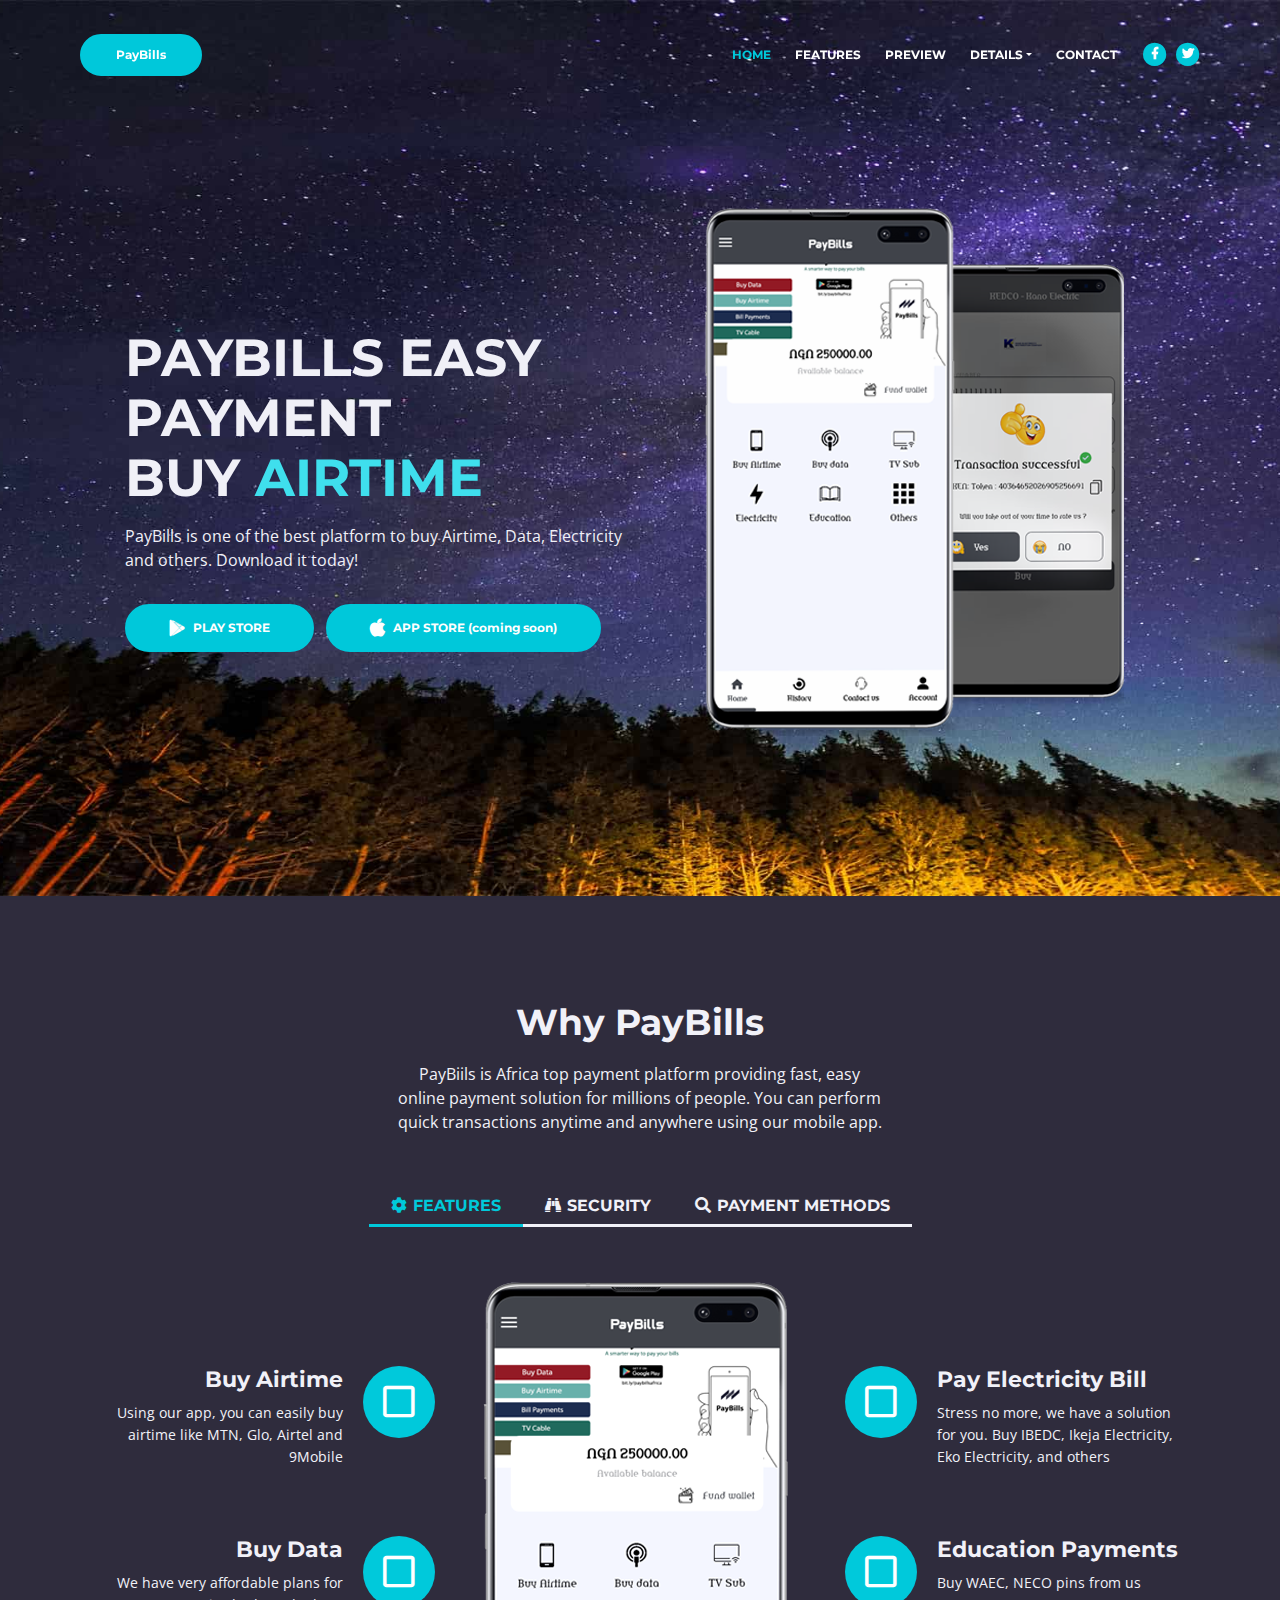
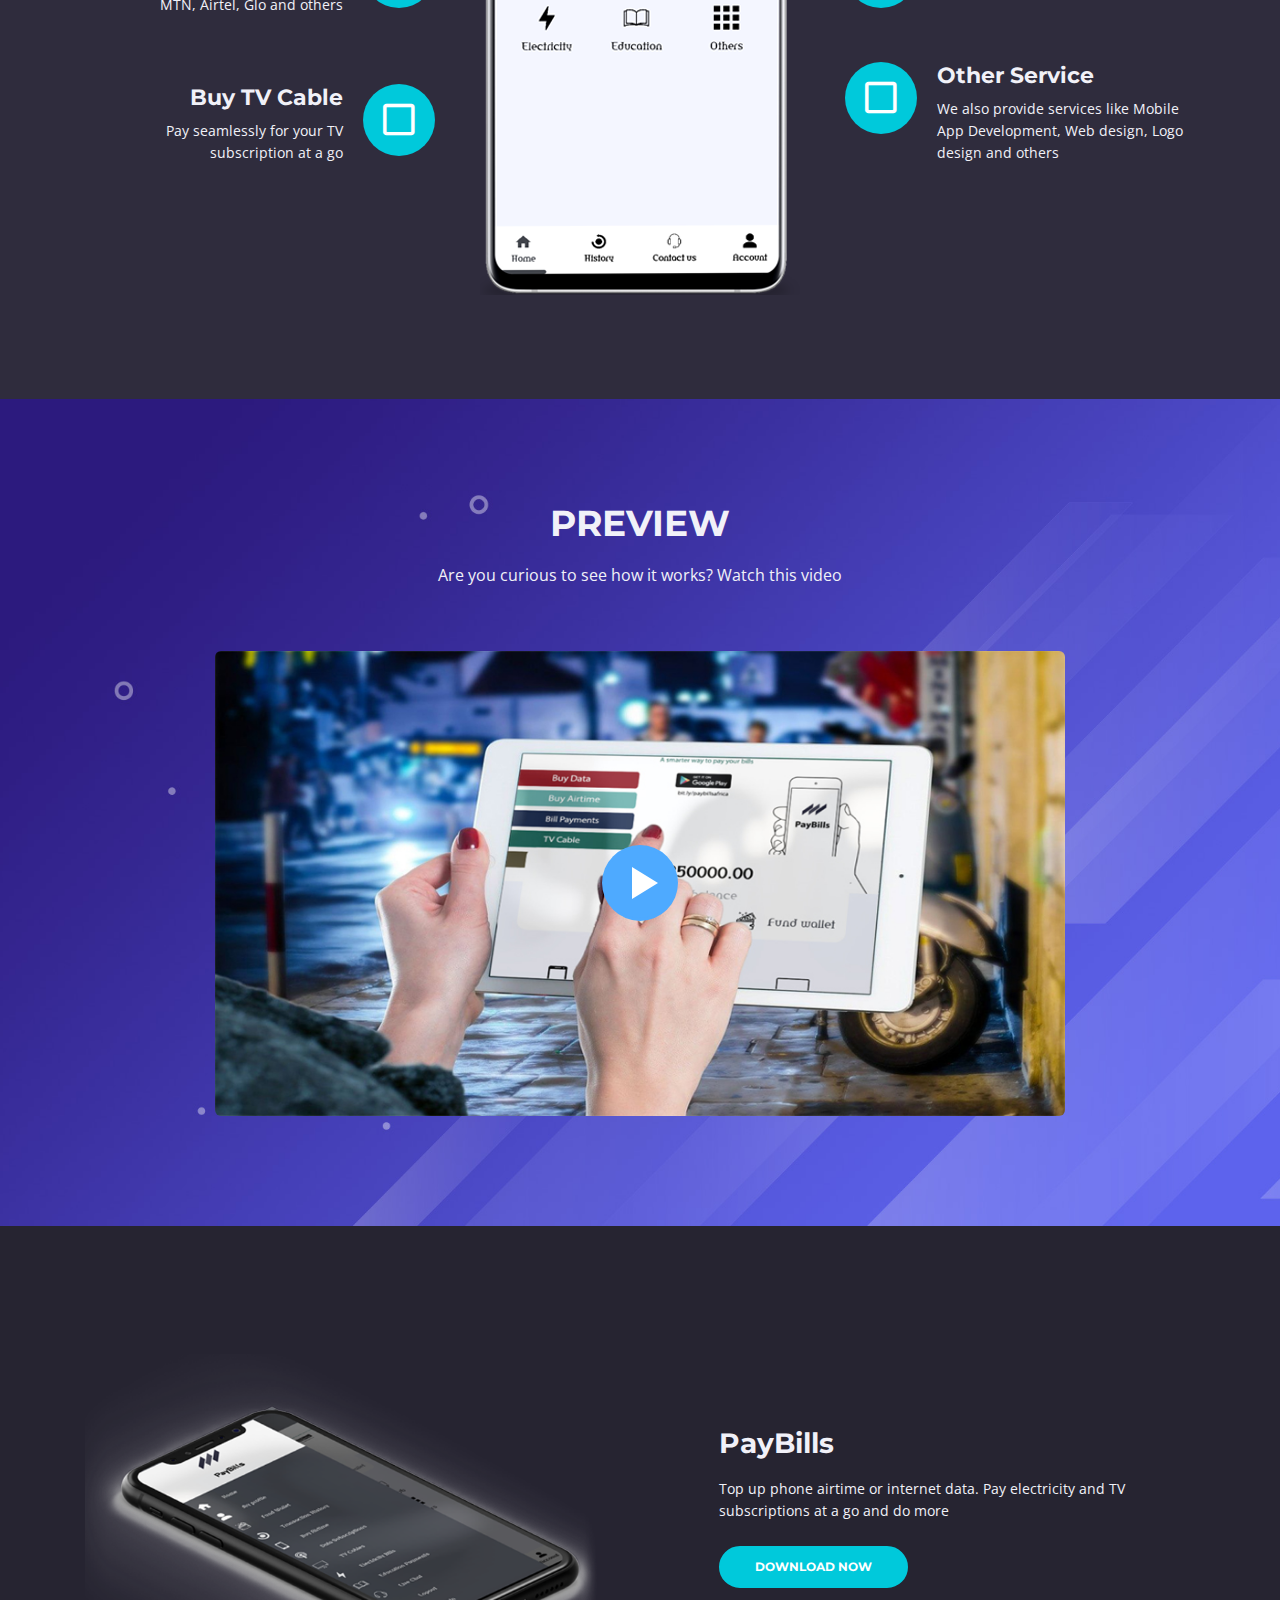
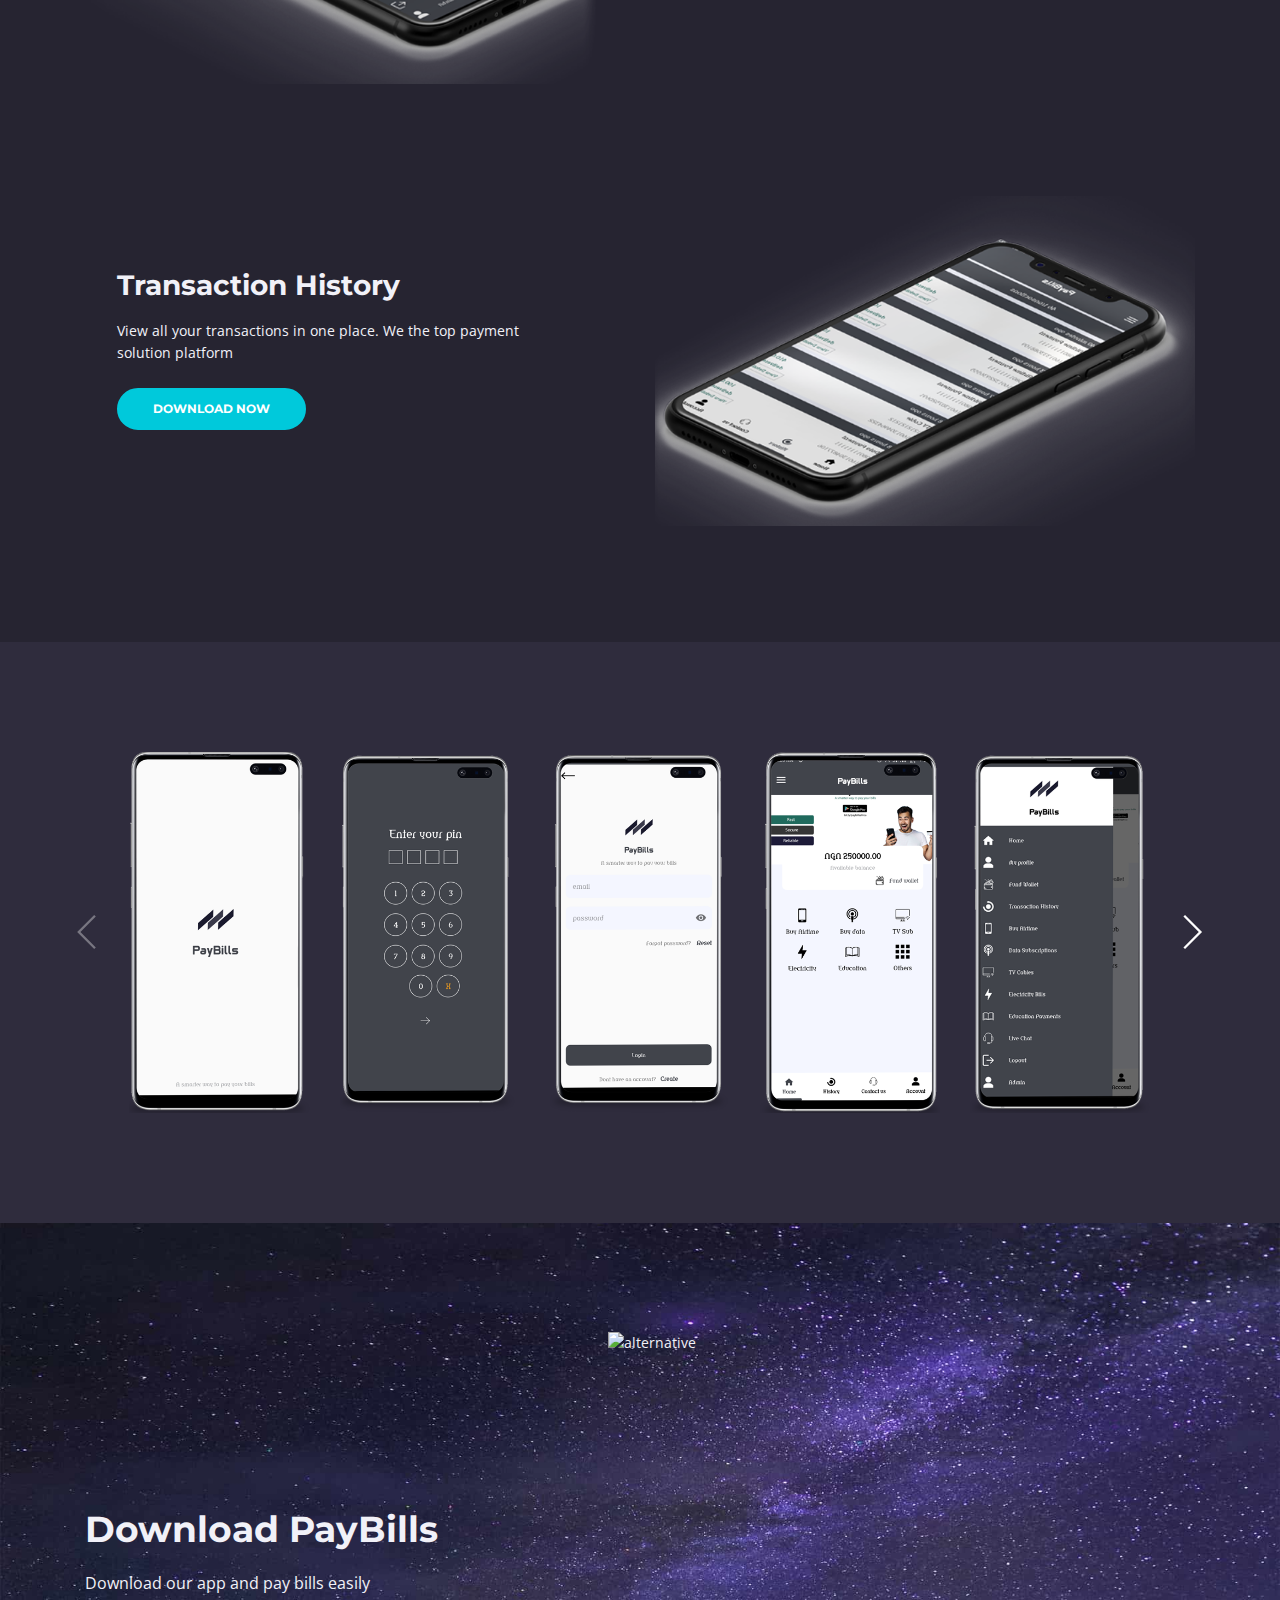
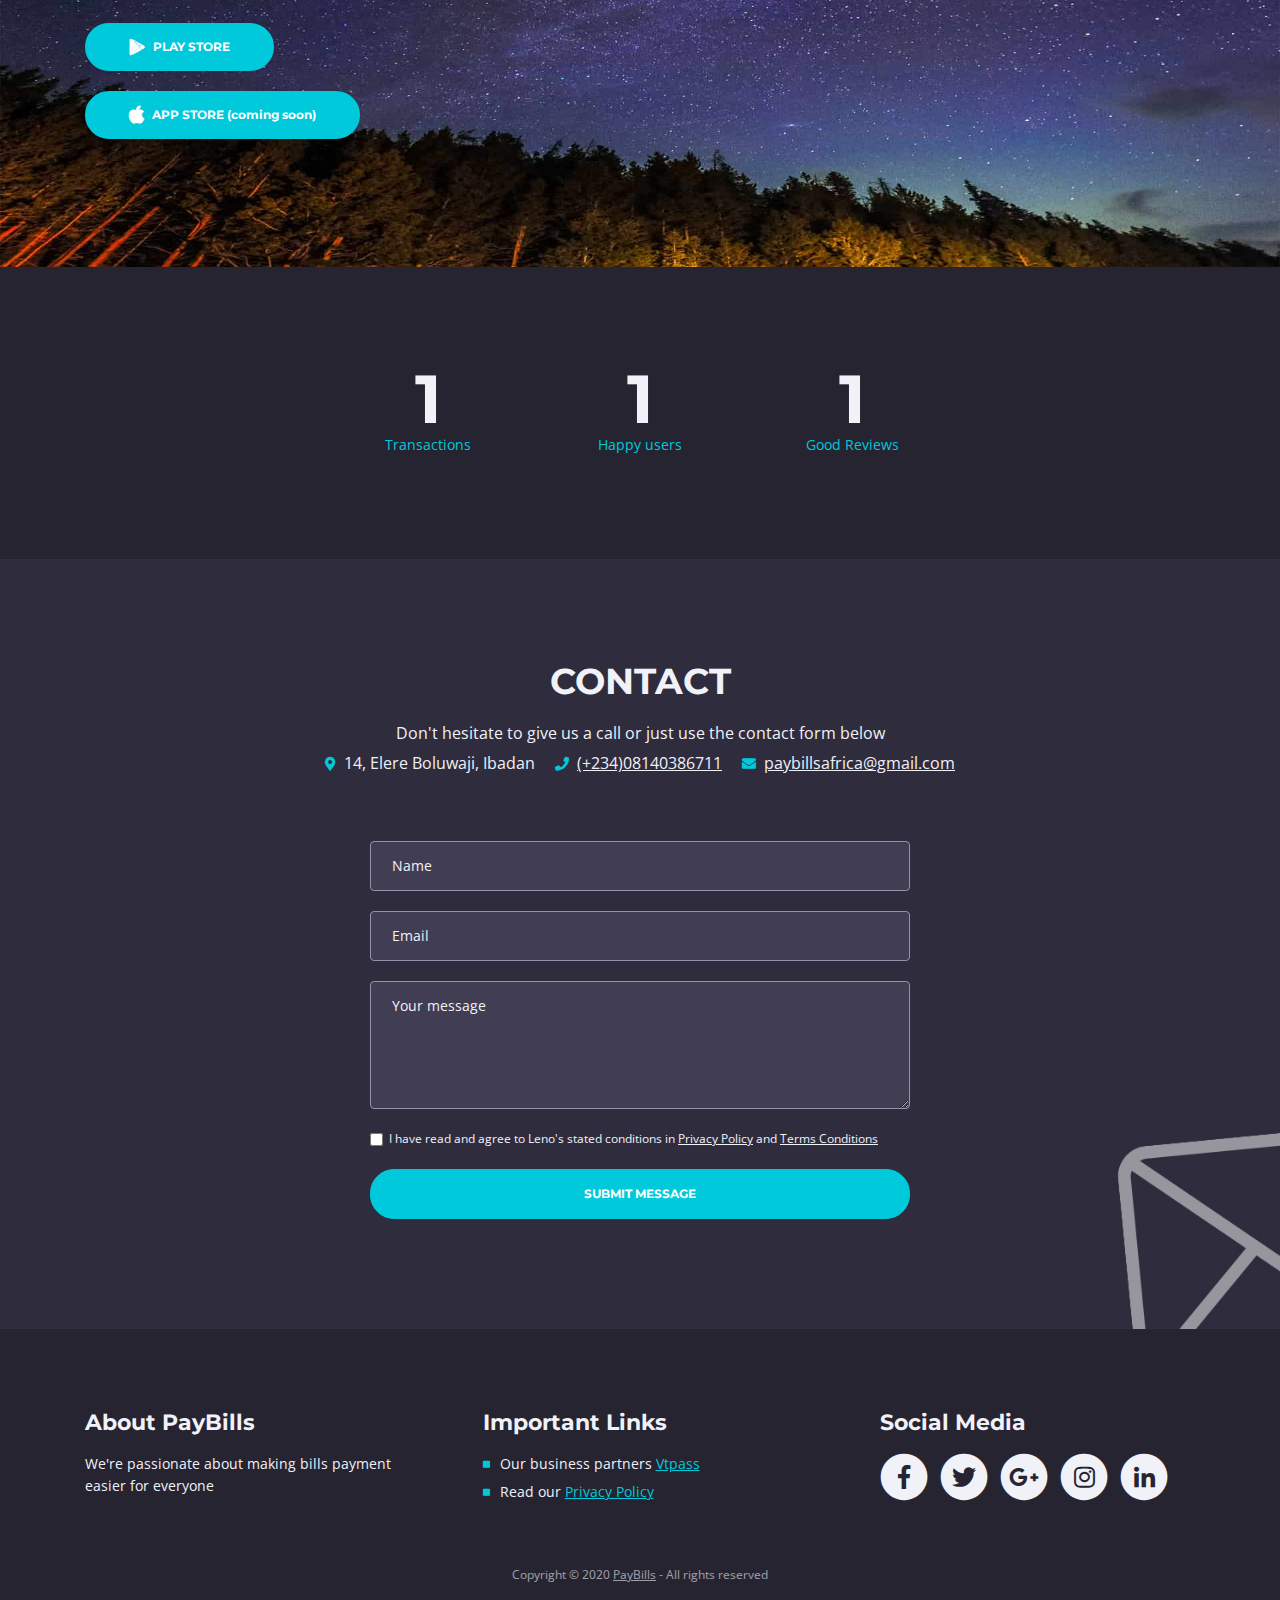
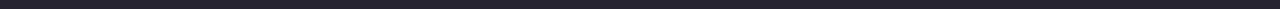
==== index.html @ ffa379ca "Update" ====
<!DOCTYPE html>
<html lang="en">
<head>
    <meta charset="utf-8">
    <meta name="viewport" content="width=device-width, initial-scale=1, shrink-to-fit=no">
    
    <!-- SEO Meta Tags -->
    <meta name="description" content="PayBills Platform for quick purchase of Airtime, Internet Data Bundles, DSTV, GOTV, Electricity Units and payment for other services in Africa">
    <meta name="author" content="Ejilola Hammed Ejitomiwa">
     <meta name="keywords" content="PayBills - Buy airtime online, buy MTN airtime, buy internet data subscription, Etisalat Glo Airtel Airtime, DSTV payment,GOTV payment,Buy IBEDC Units, Buy Ikeja Electricity , Buy Eko Electricity,Buy Abuja Electricity, Buy KEDCO Electricity, Buy PHED Electricity, Buy Jos Electricity, ">

    <!-- OG Meta Tags to improve the way the post looks when you share the page on LinkedIn, Facebook, Google+ -->
	<meta property="og:site_name" content="" /> <!-- website name -->
	<meta property="og:site" content="" /> <!-- website link -->
	<meta property="og:title" content=""/> <!-- title shown in the actual shared post -->
	<meta property="og:description" content="" /> <!-- description shown in the actual shared post -->
	<meta property="og:image" content="" /> <!-- image link, make sure it's jpg -->
	<meta property="og:url" content="" /> <!-- where do you want your post to link to -->
	<meta property="og:type" content="article" />

    <!-- Website Title -->
    <title>PayBills- Buy Airtime and Data for MTN, Glo, Etisalat, Airtel. Make payment for DSTV, GOTV, Electricity Units other services</title>
    
    <!-- Styles -->
    <link href="https://fonts.googleapis.com/css?family=Montserrat:400,600,700" rel="stylesheet">
    <link href="https://fonts.googleapis.com/css?family=Open+Sans:400,400i,700,700i" rel="stylesheet">
    <link href="css/bootstrap.css" rel="stylesheet">
    <link href="css/fontawesome-all.css" rel="stylesheet">
    <link href="css/swiper.css" rel="stylesheet">
	<link href="css/magnific-popup.css" rel="stylesheet">
	<link href="css/styles.css" rel="stylesheet">
	
	<!-- Favicon  -->
    <link rel="icon" href="images/favicon.png">
</head>
<body data-spy="scroll" data-target=".fixed-top">
    
    <!-- Preloader -->
	<div class="spinner-wrapper">
        <div class="spinner">
            <div class="bounce1"></div>
            <div class="bounce2"></div>
            <div class="bounce3"></div>
        </div>
    </div>
    <!-- end of preloader -->
    

    <!-- Navigation -->
    <nav class="navbar navbar-expand-md navbar-dark navbar-custom fixed-top">
        <!-- Text Logo - Use this if you don't have a graphic logo -->
        <!-- <a class="navbar-brand logo-text page-scroll" href="index.html">Leno</a> -->

        <!-- Image Logo -->
         <a class="btn-solid-reg popup-with-move-anim" href="index.html">PayBills</a>
        <!-- Mobile Menu Toggle Button -->
        <button class="navbar-toggler" type="button" data-toggle="collapse" data-target="#navbarsExampleDefault" aria-controls="navbarsExampleDefault" aria-expanded="false" aria-label="Toggle navigation">
            <span class="navbar-toggler-awesome fas fa-bars"></span>
            <span class="navbar-toggler-awesome fas fa-times"></span>
        </button>
        <!-- end of mobile menu toggle button -->

        <div class="collapse navbar-collapse" id="navbarsExampleDefault">
            <ul class="navbar-nav ml-auto">
                <li class="nav-item">
                    <a class="nav-link page-scroll" href="#header">HOME <span class="sr-only">(current)</span></a>
                </li>
                <li class="nav-item">
                    <a class="nav-link page-scroll" href="#features">FEATURES</a>
                </li>
                <li class="nav-item">
                    <a class="nav-link page-scroll" href="#preview">PREVIEW</a>
                </li>

                <!-- Dropdown Menu -->          
                <li class="nav-item dropdown">
                    <a class="nav-link dropdown-toggle page-scroll" href="#details" id="navbarDropdown" role="button" aria-haspopup="true" aria-expanded="false">DETAILS</a>
                    <div class="dropdown-menu" aria-labelledby="navbarDropdown">
                        <a class="dropdown-item" href="faq.html"><span class="item-text">FAQ</span></a>
                        <div class="dropdown-items-divide-hr"></div>
                        <a class="dropdown-item" href="#"><span class="item-text">PRIVACY POLICY</span></a>
                    </div>
                </li>
                <!-- end of dropdown menu -->

                <li class="nav-item">
                    <a class="nav-link page-scroll" href="#contact">CONTACT</a>
                </li>
            </ul>
            <span class="nav-item social-icons">
                <span class="fa-stack">
                    <a href="#your-link">
                        <i class="fas fa-circle fa-stack-2x"></i>
                        <i class="fab fa-facebook-f fa-stack-1x"></i>
                    </a>
                </span>
                <span class="fa-stack">
                    <a href="#your-link">
                        <i class="fas fa-circle fa-stack-2x"></i>
                        <i class="fab fa-twitter fa-stack-1x"></i>
                    </a>
                </span>
            </span>
        </div>
    </nav> <!-- end of navbar -->
    <!-- end of navigation -->


    <!-- Header -->
    <header id="header" class="header">
        <div class="header-content">
            <div class="container">
                <div class="row">
                    <div class="col-lg-6">
                        <div class="text-container">
                            <h1>PAYBILLS EASY PAYMENT <br>BUY <span id="js-rotating">AIRTIME, DATA SUBSCRIPTIONS, ELECTRICITY UNITS,TV CABLE</span></h1>
                            <p class="p-large">PayBills is one of the best platform to buy Airtime, Data, Electricity and others. Download it today!</p>
                             <a class="btn-solid-lg page-scroll" href="#your-link"><i class="fab fa-google-play"></i>PLAY STORE</a>
                            <a class="btn-solid-lg page-scroll" href="#your-link"><i class="fab fa-apple"></i>APP STORE (coming soon)</a>
                           
                        </div>
                    </div> <!-- end of col -->
                    <div class="col-lg-6">
                        <div class="image-container">
                            <img class="img-fluid" src="images/header-iphone.png" alt="alternative">
                        </div> <!-- end of image-container -->
                    </div> <!-- end of col -->
                </div> <!-- end of row -->
            </div> <!-- end of container -->
        </div> <!-- end of header-content -->
    </header> <!-- end of header -->
    <!-- end of header -->


    <!-- Testimonials -->
   
    

    <!-- Features -->
    <div id="features" class="tabs">
        <div class="container">
            <div class="row">
                <div class="col-lg-12">
                    <h2>Why PayBills</h2>
                    <div class="p-heading p-large">PayBiils is Africa top payment platform providing fast, easy online payment solution for millions of
people. You can perform quick transactions anytime and anywhere using our mobile app.</div>
                </div> <!-- end of col -->
            </div> <!-- end of row -->
            <div class="row">

                <!-- Tabs Links -->
                <ul class="nav nav-tabs" id="lenoTabs" role="tablist">
                    <li class="nav-item">
                        <a class="nav-link active" id="nav-tab-1" data-toggle="tab" href="#tab-1" role="tab" aria-controls="tab-1" aria-selected="true"><i class="fas fa-cog"></i>FEATURES</a>
                    </li>
                    <li class="nav-item">
                        <a class="nav-link" id="nav-tab-2" data-toggle="tab" href="#tab-2" role="tab" aria-controls="tab-2" aria-selected="false"><i class="fas fa-binoculars"></i>SECURITY</a>
                    </li>
                    <li class="nav-item">
                        <a class="nav-link" id="nav-tab-3" data-toggle="tab" href="#tab-3" role="tab" aria-controls="tab-3" aria-selected="false"><i class="fas fa-search"></i>PAYMENT METHODS</a>
                    </li>
                </ul>
                <!-- end of tabs links -->


                <!-- Tabs Content-->
                <div class="tab-content" id="lenoTabsContent">
                    
                    <!-- Tab -->
                    <div class="tab-pane fade show active" id="tab-1" role="tabpanel" aria-labelledby="tab-1">
                        <div class="container">
                            <div class="row">
                                
                                <!-- Icon Cards Pane -->
                                <div class="col-lg-4">
                                    <div class="card left-pane first">
                                        <div class="card-body">
                                            <div class="text-wrapper">
                                                <h4 class="card-title">Buy Airtime</h4>
                                                <p>Using our app, you can easily buy airtime like MTN, Glo, Airtel and 9Mobile</p>
                                            </div>
                                            <div class="card-icon">
                                                <i class="far fa-square"></i>
                                            </div>
                                        </div>
                                    </div>
                                    <div class="card left-pane">
                                        <div class="card-body">
                                            <div class="text-wrapper">
                                                <h4 class="card-title">Buy Data</h4>
                                                <p>We have very affordable plans for MTN, Airtel, Glo and others</p>
                                            </div>
                                            <div class="card-icon">
                                                <i class="far fa-square"></i>
                                            </div>
                                        </div>
                                    </div>
                                    <div class="card left-pane">
                                        <div class="card-body">
                                            <div class="text-wrapper">
                                                <h4 class="card-title">Buy TV Cable</h4>
                                                <p>Pay seamlessly for your TV subscription at a go</p>
                                            </div>
                                            <div class="card-icon">
                                                <i class="far fa-square"></i>
                                            </div>
                                        </div>
                                    </div>
                                </div>
                                <!-- end of icon cards pane -->

                                <!-- Image Pane -->
                                <div class="col-lg-4">
                                    <img class="img-fluid" src="images/features-iphone-1.png" alt="alternative">
                                </div>
                                <!-- end of image pane -->
                                
                                <!-- Icon Cards Pane -->
                                <div class="col-lg-4">
                                    <div class="card right-pane first">
                                        <div class="card-body">
                                            <div class="card-icon">
                                                <i class="far fa-square"></i>
                                            </div>
                                            <div class="text-wrapper">
                                                <h4 class="card-title">Pay Electricity Bill</h4>
                                                <p>Stress no more, we have a solution for you. Buy IBEDC, Ikeja Electricity, Eko Electricity, and others</p>
                                            </div>
                                        </div>
                                    </div>
                                    <div class="card right-pane">
                                        <div class="card-body">
                                            <div class="card-icon">
                                                <i class="far fa-square"></i>
                                            </div>
                                            <div class="text-wrapper">
                                                <h4 class="card-title">Education Payments</h4>
                                                <p>Buy WAEC, NECO pins from us</p>
                                            </div>
                                        </div>
                                    </div>
                                    <div class="card right-pane">
                                        <div class="card-body">
                                            <div class="card-icon">
                                                <i class="far fa-square"></i>
                                            </div>
                                            <div class="text-wrapper">
                                                <h4 class="card-title">Other Service</h4>
                                                <p>We also provide services like Mobile App Development, Web design, Logo design and others</p>
                                            </div>
                                        </div>
                                    </div>
                                </div>
                                <!-- end of icon cards pane -->

                            </div> <!-- end of row -->
                        </div> <!-- end of container -->
                    </div> <!-- end of tab-pane -->
                    <!-- end of tab -->

                    <!-- Tab -->
                    <div class="tab-pane fade" id="tab-2" role="tabpanel" aria-labelledby="tab-2">
                        <div class="container">
                            <div class="row">

                                <!-- Image Pane -->
                                <div class="col-md-4">
                                    <img class="img-fluid" src="images/features-iphone-2.png" alt="alternative">
                                </div>
                                <!-- end of image pane -->
                                
                                <!-- Text And Icon Cards Area -->
                                <div class="col-md-8">
                                    <div class="text-area">
                                        <h3>Create pin</h3>
                                        <p>We made it compulsory to set a transaction pin when creating your account, this is to protect you from fraud. For every transaction you carry out with the app you have to enter your pin</p>
                                    </div> <!-- end of text-area -->
                                    
                                   <!--  <div class="icon-cards-area">
                                            <div class="card">
                                                <div class="card-icon">
                                                    <i class="fas fa-cube"></i>
                                                </div>
                                                <div class="card-body">
                                                    <h4 class="card-title">Good Foundation</h4>
                                                    <p>Get a solid foundation for your self development efforts. Try Leno mobile app for any mobile platform</p>
                                                </div>
                                            </div>
                                            <div class="card">
                                                <div class="card-icon">
                                                    <i class="far fa-bookmark"></i>
                                                </div>
                                                <div class="card-body">
                                                    <h4 class="card-title">Easy Reading</h4>
                                                    <p>Reading focus mode for long form articles, ebooks and other materials which involve large text areas</p>
                                                </div>
                                            </div>
                                            <div class="card">
                                                <div class="card-icon">
                                                    <i class="far fa-calendar-check"></i>
                                                </div>
                                                <div class="card-body">
                                                    <h4 class="card-title">Calendar Input</h4>
                                                    <p>Schedule your appointments, meetings and periodical evaluations using the provided in-app calendar option</p>
                                                </div>
                                            </div>
                                            <div class="card">
                                                <div class="card-icon">
                                                    <i class="far fa-file-code"></i>
                                                </div>
                                                <div class="card-body">
                                                    <h4 class="card-title">Visual Editor</h4>
                                                    <p>Leno provides a well designed and ergonomic visual editor for you to edit your notes and input data</p>
                                                </div>
                                            </div>
                                    </div>  --><!-- end of icon cards area -->
                                </div> <!-- end of col-md-8 -->
                                <!-- end of text and icon cards area -->

                            </div> <!-- end of row -->
                        </div> <!-- end of container -->
                    </div> <!-- end of tab-pane -->
                    <!-- end of tab -->

                    <!-- Tab -->
                    <div class="tab-pane fade" id="tab-3" role="tabpanel" aria-labelledby="tab-3">
                        <div class="container">
                            <div class="row">

                                <!-- Text And Icon Cards Area -->
                                <div class="col-md-8">
                                    <div class="icon-cards-area">
                                    	<p>We offer multiple ways to fund your wallet for your convenience </p>

                                        <div class="card">
                                            <div class="card-icon">
                                                <i class="far fa-square"></i>
                                            </div>
                                            <div class="card-body">
                                                <h4 class="card-title">Pay With Card</h4>
                                                <p>Use your debit card to fund your wallet. It's simple and straightforward</p>
                                            </div>
                                        </div>
                                        <div class="card">
                                            <div class="card-icon">
                                                <i class="far fa-square"></i>
                                            </div>
                                            <div class="card-body">
                                                <h4 class="card-title">Pay with bank</h4>
                                                <p>You don't have a debit card? No worries you can pay with your bank directly</p>
                                            </div>
                                        </div>
                                        <div class="card">
                                            <div class="card-icon">
                                                <i class="far fa-square"></i>
                                            </div>
                                            <div class="card-body">
                                                <h4 class="card-title">Pay with USSD</h4>
                                                <p>You can easily fund your wallet by dialing a unique USSD code on your phone </p>
                                            </div>
                                        </div>
                                     
                                    </div> <!-- end of icon cards area -->
                                    
                                  
                                </div> <!-- end of col-md-8 -->
                                <!-- end of text and icon cards area -->

                                <!-- Image Pane -->
                                <div class="col-md-4">
                                    <img class="img-fluid" src="images/features-iphone-3.png" alt="alternative">
                                </div>
                                <!-- end of image pane -->
                                    
                            </div> <!-- end of row -->
                        </div> <!-- end of container -->
                    </div><!-- end of tab-pane -->
                    <!-- end of tab -->

                </div> <!-- end of tab-content -->
                <!-- end of tabs content -->

            </div> <!-- end of row --> 
        </div> <!-- end of container --> 
    </div> <!-- end of tabs -->
    <!-- end of features -->


    <!-- Video -->
    <div id="preview" class="basic-1">
        <div class="container">
            <div class="row">
                <div class="col-lg-12">
                    <h2>PREVIEW</h2>
                    <div class="p-heading p-large">Are you curious to see how it works? Watch this video </div>
                </div> <!-- end of col -->
            </div> <!-- end of row -->
            <div class="row">
                <div class="col-lg-12">
<!-- https://www.youtube.com/watch?v=fLCjQJCekTs -->
                    <!-- Video Preview -->
                    <div class="image-container">
                        <div class="video-wrapper">
                            <a class="popup-youtube" href="#" data-effect="fadeIn">
                                <img class="img-fluid" src="images/video-frame.jpg" alt="alternative">
                                <span class="video-play-button">
                                    <span></span>
                                </span>
                            </a>
                        </div> <!-- end of video-wrapper -->
                    </div> <!-- end of image-container -->
                    <!-- end of video preview -->

                </div> <!-- end of col -->
            </div> <!-- end of row -->
        </div> <!-- end of container -->
    </div> <!-- end of basic-1 -->
    <!-- end of video -->


    <!-- Details 1 -->
    <div id="details" class="basic-2">
        <div class="container">
            <div class="row">
                <div class="col-lg-6">
                    <img class="img-fluid" src="images/details-1-iphone.png" alt="alternative">
                </div> <!-- end of col -->
                <div class="col-lg-6">
                    <div class="text-container">
                        <h3>PayBills</h3>
                        <p>Top up phone airtime or internet data. Pay electricity and TV subscriptions at a go and do more
						</p>
                        <a class="btn-solid-reg popup-with-move-anim" href="#">DOWNLOAD NOW</a>
                    </div> <!-- end of text-container -->
                </div> <!-- end of col -->
            </div> <!-- end of row -->
        </div> <!-- end of container -->
    </div> <!-- end of basic-2 -->
    <!-- end of details 1 -->


    <!-- Details 2 -->
    <div class="basic-3">
        <div class="second">
            <div class="container">
                <div class="row">
                    <div class="col-lg-6">
                        <div class="text-container">
                            <h3>Transaction History</h3>
                            <p>View all your transactions in one place. We the top payment solution platform</p>
                            <a class="btn-solid-reg popup-with-move-anim" href="#">DOWNLOAD NOW</a>
                        </div> <!-- end of text-container -->
                    </div> <!-- end of col -->
                    <div class="col-lg-6">
                        <img class="img-fluid" src="images/details-2-iphone.png" alt="alternative">
                    </div> <!-- end of col -->
                </div> <!-- end of row -->
            </div> <!-- end of container -->
        </div> <!-- end of second -->
    </div> <!-- end of basic-3 -->    
    <!-- end of details 2 -->


    <!-- Details Lightboxes -->
	<!-- Lightbox -->
	<div id="details-lightbox-1" class="lightbox-basic zoom-anim-dialog mfp-hide">
		<div class="row">
			<button title="Close (Esc)" type="button" class="mfp-close x-button">×</button>
			<div class="col-lg-6">
				<img class="img-fluid" src="images/details-lightbox-1.png" alt="alternative">
			</div>
			<div class="col-lg-6">
				<h3>Goals Setting</h3>
				<hr>
                <p>Leno can easily help you track your personal development evolution if you take the time to set it up.</p>
                <h4>User Feedback</h4>
                <p>This is a great app which can help you save time and make your live easier. And it will help improve your productivity levels.</p>
                <p>You should definitely give it a try when you need a good app.</p>
				<table>
					<tr><td class="icon-cell"><i class="fas fa-desktop"></i></td><td>Responsive layout</td></tr>
					<tr><td class="icon-cell"><i class="fas fa-bullhorn"></i></td><td>Distinctive CTAs</td></tr>
					<tr><td class="icon-cell"><i class="fas fa-image"></i></td><td>Image gallery slider</td></tr>
					<tr><td class="icon-cell"><i class="fas fa-envelope"></i></td><td>Contact forms</td></tr>
					<tr><td class="icon-cell"><i class="fab fa-font-awesome-flag"></i></td><td>FontAwesome icons</td></tr>
					<tr><td class="icon-cell"><i class="fas fa-code"></i></td><td>Well-structured code</td></tr>
				</table>
				<a class="btn-solid-reg" href="#your-link">DETAILS</a> <a class="btn-outline-reg mfp-close as-button" href="#details">BACK</a> 
			</div>
		</div> <!-- end of row -->
    </div> <!-- end of lightbox-basic -->
    <!-- end of lightbox -->
    
    <!-- Lightbox -->
    <div id="details-lightbox-2" class="lightbox-basic zoom-anim-dialog mfp-hide">
		<div class="row">
			<button title="Close (Esc)" type="button" class="mfp-close x-button">×</button>
			<div class="col-lg-6">
				<img class="img-fluid" src="images/details-lightbox-2.png" alt="alternative">
			</div>
			<div class="col-lg-6">
				<h3>Calendar Input</h3>
				<hr>
                <p>The calendar input function enables the user to setup training, meditation and relaxation sessions with ease.</p>
                <h4>User Feedback</h4>
                <p>This is a great app which can help you save time and make your live easier. And it will help improve your productivity levels.</p>
                <p>You should definitely give it a try when you need a good app.</p>
				<table>
					<tr><td class="icon-cell"><i class="fas fa-desktop"></i></td><td>Responsive layout</td></tr>
					<tr><td class="icon-cell"><i class="fas fa-bullhorn"></i></td><td>Distinctive CTAs</td></tr>
					<tr><td class="icon-cell"><i class="fas fa-image"></i></td><td>Image gallery slider</td></tr>
					<tr><td class="icon-cell"><i class="fas fa-envelope"></i></td><td>Contact forms</td></tr>
					<tr><td class="icon-cell"><i class="fab fa-font-awesome-flag"></i></td><td>FontAwesome icons</td></tr>
					<tr><td class="icon-cell"><i class="fas fa-code"></i></td><td>Well-structured code</td></tr>
				</table>
				<a class="btn-solid-reg" href="#your-link">DETAILS</a> <a class="btn-outline-reg mfp-close as-button" href="#details">BACK</a>
			</div>
		</div> <!-- end of row -->
    </div> <!-- end of lightbox-basic -->
    <!-- end of lightbox -->
    <!-- end of details lightboxes -->


    <!-- Screenshots -->
    <div class="slider-2">
        <div class="container">
            <div class="row">
                <div class="col-lg-12">
                    
                    <!-- Image Slider -->
                    <div class="slider-container">
                        <div class="swiper-container image-slider">
                            <div class="swiper-wrapper">
                                
                                <!-- Slide -->
                                <div class="swiper-slide">
                                    <a href="images/screenshot-1.png" class="popup-link" data-effect="fadeIn">
                                        <img class="img-fluid" src="images/screenshot-1.png" alt="alternative">
                                    </a>
                                </div>
                                <!-- end of slide -->
                                
                                <!-- Slide -->
                                <div class="swiper-slide">
                                    <a href="images/screenshot-2.png" class="popup-link" data-effect="fadeIn">
                                        <img class="img-fluid" src="images/screenshot-2.png" alt="alternative">
                                    </a>
                                </div>
                                <!-- end of slide -->

                                <!-- Slide -->
                                <div class="swiper-slide">
                                    <a href="images/screenshot-3.png" class="popup-link" data-effect="fadeIn">
                                        <img class="img-fluid" src="images/screenshot-3.png" alt="alternative">
                                    </a>
                                </div>
                                <!-- end of slide -->

                                <!-- Slide -->
                                <div class="swiper-slide">
                                    <a href="images/screenshot-4.png" class="popup-link" data-effect="fadeIn">
                                        <img class="img-fluid" src="images/screenshot-4.png" alt="alternative">
                                    </a>
                                </div>
                                <!-- end of slide -->

                                <!-- Slide -->
                                <div class="swiper-slide">
                                    <a href="images/screenshot-5.png" class="popup-link" data-effect="fadeIn">
                                        <img class="img-fluid" src="images/screenshot-5.png" alt="alternative">
                                    </a>
                                </div>
                                <!-- end of slide -->
                                
                                <!-- Slide -->
                                <div class="swiper-slide">
                                    <a href="images/screenshot-6.png" class="popup-link" data-effect="fadeIn">
                                        <img class="img-fluid" src="images/screenshot-6.png" alt="alternative">
                                    </a>
                                </div>
                                <!-- end of slide -->

                                <!-- Slide -->
                                <div class="swiper-slide">
                                    <a href="images/screenshot-7.png" class="popup-link" data-effect="fadeIn">
                                        <img class="img-fluid" src="images/screenshot-7.png" alt="alternative">
                                    </a>
                                </div>
                                <!-- end of slide -->

                                <!-- Slide -->
                                <div class="swiper-slide">
                                    <a href="images/screenshot-8.png" class="popup-link" data-effect="fadeIn">
                                        <img class="img-fluid" src="images/screenshot-8.png" alt="alternative">
                                    </a>
                                </div>
                                <!-- end of slide -->

                                <!-- Slide -->
                                <div class="swiper-slide">
                                    <a href="images/screenshot-9.png" class="popup-link" data-effect="fadeIn">
                                        <img class="img-fluid" src="images/screenshot-9.png" alt="alternative">
                                    </a>
                                </div>
                                <!-- end of slide -->

                                <!-- Slide -->
                                <div class="swiper-slide">
                                    <a href="images/screenshot-10.png" class="popup-link" data-effect="fadeIn">
                                        <img class="img-fluid" src="images/screenshot-10.png" alt="alternative">
                                    </a>
                                </div>
                                <!-- end of slide -->
                                
                            </div> <!-- end of swiper-wrapper -->

                            <!-- Add Arrows -->
                            <div class="swiper-button-next"></div>
                            <div class="swiper-button-prev"></div>
                            <!-- end of add arrows -->

                        </div> <!-- end of swiper-container -->
                    </div> <!-- end of slider-container -->
                    <!-- end of image slider -->

                </div> <!-- end of col -->
            </div> <!-- end of row -->
        </div> <!-- end of container -->
    </div> <!-- end of slider-2 -->
    <!-- end of screenshots -->


    <!-- Download -->
    <div class="basic-4">
        <div class="container">
            <div class="row">
                <div class="col-lg-6 col-xl-5">
                    <div class="text-container">
                        <h2>Download <span class="blue">PayBills</span></h2>
                        <p class="p-large">Download our app and pay bills easily</p>
                         <a class="btn-solid-lg" href="#your-link"><i class="fab fa-google-play"></i>PLAY STORE</a>
                        <a class="btn-solid-lg" href="#your-link"><i class="fab fa-apple"></i>APP STORE (coming soon)</a>
                       
                    </div> <!-- end of text-container -->
                </div> <!-- end of col -->
                <div class="col-lg-6 col-xl-7">
                    <div class="image-container">
                        <img class="img-fluid" src="images/download.png" alt="alternative">
                    </div> <!-- end of img-container -->
                </div> <!-- end of col -->
            </div> <!-- end of row -->
        </div> <!-- end of container -->
    </div> <!-- end of basic-4 -->
    <!-- end of download -->


    <!-- Statistics -->
    <div class="counter">
        <div class="container">
            <div class="row">
                <div class="col-lg-12">
                    
                    <!-- Counter -->
                    <div id="counter">
                        <div class="cell">
                            <div class="counter-value number-count" data-count="600">1</div>
                            <p class="counter-info">Transactions</p>
                        </div>
                        <div class="cell">
                            <div class="counter-value number-count" data-count="300">1</div>
                            <p class="counter-info">Happy users</p>
                        </div>
                        <div class="cell">
                            <div class="counter-value number-count" data-count="120">1</div>
                            <p class="counter-info">Good Reviews</p>
                        </div>
                        <!-- <div class="cell">
                            <div class="counter-value number-count" data-count="127">1</div>
                            <p class="counter-info">Case Studies</p>
                        </div> -->
                    </div>
                    <!-- end of counter -->
                    
                </div> <!-- end of col -->
            </div> <!-- end of row -->
        </div> <!-- end of container -->
    </div> <!-- end of counter -->
    <!-- end of statistics -->


    <!-- Contact -->
    <div id="contact" class="form">
        <div class="container">
            <div class="row">
                <div class="col-lg-12">
                    <h2>CONTACT</h2>
                    <ul class="list-unstyled li-space-lg">
                        <li class="address">Don't hesitate to give us a call or just use the contact form below</li>
                        <li><i class="fas fa-map-marker-alt"></i>14, Elere Boluwaji, Ibadan</li>
                        <li><i class="fas fa-phone"></i><a class="blue" href="tel:08140386711">(+234)08140386711</a></li>
                        <li><i class="fas fa-envelope"></i><a class="blue" href="mailto:paybillsafrica@gmail.com">paybillsafrica@gmail.com</a></li>
                    </ul>
                </div> <!-- end of col -->
            </div> <!-- end of row -->
            <div class="row">
                <div class="col-lg-6 offset-lg-3">
                    
                    <!-- Contact Form -->
                    <form id="contactForm" data-toggle="validator" data-focus="false">
                        <div class="form-group">
                            <input type="text" class="form-control-input" id="cname" required>
                            <label class="label-control" for="cname">Name</label>
                            <div class="help-block with-errors"></div>
                        </div>
                        <div class="form-group">
                            <input type="email" class="form-control-input" id="cemail" required>
                            <label class="label-control" for="cemail">Email</label>
                            <div class="help-block with-errors"></div>
                        </div>
                        <div class="form-group">
                            <textarea class="form-control-textarea" id="cmessage" required></textarea>
                            <label class="label-control" for="cmessage">Your message</label>
                            <div class="help-block with-errors"></div>
                        </div>
                        <div class="form-group checkbox">
                            <input type="checkbox" id="cterms" value="Agreed-to-Terms" required>I have read and agree to Leno's stated conditions in <a href="privacy-policy.html">Privacy Policy</a> and <a href="terms-conditions.html">Terms Conditions</a> 
                            <div class="help-block with-errors"></div>
                        </div>
                        <div class="form-group">
                            <button type="submit" class="form-control-submit-button">SUBMIT MESSAGE</button>
                        </div>
                        <div class="form-message">
                            <div id="cmsgSubmit" class="h3 text-center hidden"></div>
                        </div>
                    </form>
                    <!-- end of contact form -->

                </div> <!-- end of col -->
            </div> <!-- end of row -->
        </div> <!-- end of container -->
    </div> <!-- end of form -->
    <!-- end of contact -->


    <!-- Footer -->
    <div class="footer">
        <div class="container">
            <div class="row">
                <div class="col-md-4">
                    <div class="footer-col">
                        <h4>About PayBills</h4>
                        <p>We're passionate about making bills payment easier for everyone</p>
                    </div>
                </div> <!-- end of col -->
                <div class="col-md-4">
                    <div class="footer-col middle">
                        <h4>Important Links</h4>
                        <ul class="list-unstyled li-space-lg">
                            <li class="media">
                                <i class="fas fa-square"></i>
                                <div class="media-body">Our business partners <a class="turquoise" href="#your-link">Vtpass</a></div>
                            </li>
                            <li class="media">
                                <i class="fas fa-square"></i>
                                <div class="media-body">Read our <a class="turquoise" href="privacy-policy.html">Privacy Policy</a></div>
                            </li>
                        </ul>
                    </div>
                </div> <!-- end of col -->
                <div class="col-md-4">
                    <div class="footer-col last">
                        <h4>Social Media</h4>
                        <span class="fa-stack">
                            <a href="#your-link">
                                <i class="fas fa-circle fa-stack-2x"></i>
                                <i class="fab fa-facebook-f fa-stack-1x"></i>
                            </a>
                        </span>
                        <span class="fa-stack">
                            <a href="#your-link">
                                <i class="fas fa-circle fa-stack-2x"></i>
                                <i class="fab fa-twitter fa-stack-1x"></i>
                            </a>
                        </span>
                        <span class="fa-stack">
                            <a href="#your-link">
                                <i class="fas fa-circle fa-stack-2x"></i>
                                <i class="fab fa-google-plus-g fa-stack-1x"></i>
                            </a>
                        </span>
                        <span class="fa-stack">
                            <a href="#your-link">
                                <i class="fas fa-circle fa-stack-2x"></i>
                                <i class="fab fa-instagram fa-stack-1x"></i>
                            </a>
                        </span>
                        <span class="fa-stack">
                            <a href="#your-link">
                                <i class="fas fa-circle fa-stack-2x"></i>
                                <i class="fab fa-linkedin-in fa-stack-1x"></i>
                            </a>
                        </span>
                    </div> 
                </div> <!-- end of col -->
            </div> <!-- end of row -->
        </div> <!-- end of container -->
    </div> <!-- end of footer -->  
    <!-- end of footer -->


    <!-- Copyright -->
    <div class="copyright">
        <div class="container">
            <div class="row">
                <div class="col-lg-12">
                    <p class="p-small">Copyright © 2020 <a href="https://inovatik.com">PayBills</a> - All rights reserved</p>
                </div> <!-- end of col -->
            </div> <!-- enf of row -->
        </div> <!-- end of container -->
    </div> <!-- end of copyright --> 
    <!-- end of copyright -->
    
    	
    <!-- Scripts -->
    <script src="js/jquery.min.js"></script> <!-- jQuery for Bootstrap's JavaScript plugins -->
    <script src="js/popper.min.js"></script> <!-- Popper tooltip library for Bootstrap -->
    <script src="js/bootstrap.min.js"></script> <!-- Bootstrap framework -->
    <script src="js/jquery.easing.min.js"></script> <!-- jQuery Easing for smooth scrolling between anchors -->
    <script src="js/swiper.min.js"></script> <!-- Swiper for image and text sliders -->
    <script src="js/jquery.magnific-popup.js"></script> <!-- Magnific Popup for lightboxes -->
    <script src="js/morphext.min.js"></script> <!-- Morphtext rotating text in the header -->
    <script src="js/validator.min.js"></script> <!-- Validator.js - Bootstrap plugin that validates forms -->
    <script src="js/scripts.js"></script> <!-- Custom scripts -->
</body>
</html>
---- css/styles.css ----
/* Template: Leno - Mobile App HTML Landing Page Template
   Author: Inovatik
   Created: Mar 2019
   Description: Master CSS file
*/

/*****************************************
Table Of Contents:

01. General Styles
02. Preloader
03. Navigation
04. Header
05. Features
06. Video
07. Details 1
08. Details 2
09. Details Lightboxes
10. Screenshots
11. Download
12. Statistics
13. Contact
14. Footer
15. Copyright
16. Back To Top Button
17. Extra Pages
18. Media Queries
******************************************/

/*****************************************
Colors:

- Text, navbar links - white #f1f1f8
- Buttons, bullets, icons - turquoise #00c9db
- Navbar - navy #4633af
- Backgrounds - dark denim #262431
- Backgrounds - denim #2f2c3d
******************************************/


/******************************/
/*     01. General Styles     */
/******************************/
body,
html {
    width: 100%;
	height: 100%;
}

body, p {
	color: #f1f1f8; 
	font: 400 0.875rem/1.375rem "Open Sans", sans-serif;
}

.p-large {
	color: #f1f1f8;
	font: 400 1rem/1.5rem "Open Sans", sans-serif;
}

.p-small {
	color: #f1f1f8;
	font: 400 0.75rem/1.25rem "Open Sans", sans-serif;
}

.p-heading {
	margin-bottom: 3.75rem;
	text-align: center;
}

.li-space-lg li {
	margin-bottom: 0.375rem;
}

.indent {
	padding-left: 1.25rem;
}

h1 {
	color: #f1f1f8;
	font: 700 2.5rem/2.875rem "Montserrat", sans-serif;
}

h2 {
	color: #f1f1f8;
	font: 700 2.25rem/2.75rem "Montserrat", sans-serif;
}

h3 {
	color: #f1f1f8;
	font: 700 1.75rem/2.125rem "Montserrat", sans-serif;
}

h4 {
	color: #f1f1f8;
	font: 700 1.375rem/1.75rem "Montserrat", sans-serif;
}

h5 {
	color: #f1f1f8;
	font: 700 1.125rem/1.625rem "Montserrat", sans-serif;
}

h6 {
	color: #f1f1f8;
	font: 700 1rem/1.5rem "Montserrat", sans-serif;
}

a {
	color: #f1f1f8;
	text-decoration: underline;
}

a:hover {
	color: #f1f1f8;
	text-decoration: underline;
}

a.turquoise {
	color: #00c9db;
}

a.white {
	color: #fff;
}

.testimonial-text {
	font: italic 400 1rem/1.5rem "Open Sans", sans-serif;
}

.testimonial-author {
	font: 700 1rem/1.5rem "Montserrat", sans-serif;
}

.btn-solid-reg {
	display: inline-block;
	padding: 1.1875rem 2.125rem 1.1875rem 2.125rem;
	border: 0.125rem solid #00c9db;
	border-radius: 2rem;
	background-color: #00c9db;
	color: #fff;
	font: 700 0.75rem/0 "Montserrat", sans-serif;
	text-decoration: none;
	transition: all 0.2s ease;
}

.btn-solid-reg:hover {
	background-color: transparent;
	color: #00c9db;
	text-decoration: none;
}

.btn-solid-lg {
	display: inline-block;
	padding: 1.375rem 2.625rem 1.375rem 2.625rem;
	border: 0.125rem solid #00c9db;
	border-radius: 2rem;
	background-color: #00c9db;
	color: #fff;
	font: 700 0.75rem/0 "Montserrat", sans-serif;
	text-decoration: none;
	transition: all 0.2s ease;
}

.btn-solid-lg:hover {
	background-color: transparent;
	color: #00c9db;
	text-decoration: none;
}

.btn-solid-lg .fab {
	margin-right: 0.5rem;
	font-size: 1.25rem;
	line-height: 0;
	vertical-align: top;
}

.btn-solid-lg .fab.fa-google-play {
	font-size: 1rem;
}

.btn-outline-reg {
	display: inline-block;
	padding: 1.1875rem 2.125rem 1.1875rem 2.125rem;
	border: 0.125rem solid #00c9db;
	border-radius: 2rem;
	background-color: transparent;
	color: #00c9db;
	font: 700 0.75rem/0 "Montserrat", sans-serif;
	text-decoration: none;
	transition: all 0.2s ease;
}

.btn-outline-reg:hover {
	background-color: #00c9db;
	color: #fff;
	text-decoration: none;
}

.btn-outline-lg {
	display: inline-block;
	padding: 1.375rem 2.625rem 1.375rem 2.625rem;
	border: 0.125rem solid #00c9db;
	border-radius: 2rem;
	background-color: transparent;
	color: #00c9db;
	font: 700 0.75rem/0 "Montserrat", sans-serif;
	text-decoration: none;
	transition: all 0.2s ease;
}

.btn-outline-lg:hover {
	background-color: #00c9db;
	color: #fff;
	text-decoration: none;
}

.btn-outline-sm {
	display: inline-block;
	padding: 1rem 1.625rem 0.875rem 1.625rem;
	border: 0.125rem solid #00c9db;
	border-radius: 2rem;
	background-color: transparent;
	color: #00c9db;
	font: 700 0.625rem/0 "Montserrat", sans-serif;
	text-decoration: none;
	transition: all 0.2s ease;
}

.btn-outline-sm:hover {
	background-color: #00c9db;
	color: #fff;
	text-decoration: none;
}

.form-group {
	position: relative;
	margin-bottom: 1.25rem;
}

.form-group.has-error.has-danger {
	margin-bottom: 0.625rem;
}

.form-group.has-error.has-danger .help-block.with-errors ul {
	margin-top: 0.375rem;
}

.label-control {
	position: absolute;
	top: 0.87rem;
	left: 1.375rem;
	color: #f1f1f8;
	opacity: 1;
	font: 400 0.875rem/1.375rem "Open Sans", sans-serif;
	cursor: text;
	transition: all 0.2s ease;
}

/* IE10+ hack to solve lower label text position compared to the rest of the browsers */
@media screen and (-ms-high-contrast: active), screen and (-ms-high-contrast: none) {  
	.label-control {
		top: 0.9375rem;
	}
}

.form-control-input:focus + .label-control,
.form-control-input.notEmpty + .label-control,
.form-control-textarea:focus + .label-control,
.form-control-textarea.notEmpty + .label-control {
	top: 0.125rem;
	opacity: 1;
	font-size: 0.75rem;
	font-weight: 700;
}

.form-control-input,
.form-control-select {
	display: block; /* needed for proper display of the label in Firefox, IE, Edge */
	width: 100%;
	padding-top: 1.0625rem;
	padding-bottom: 0.0625rem;
	padding-left: 1.3125rem;
	border: 1px solid #9791ae;
	border-radius: 0.25rem;
	background-color: #413d52;
	color: #f1f1f8;
	font: 400 0.875rem/1.875rem "Open Sans", sans-serif;
	transition: all 0.2s ease;
	-webkit-appearance: none; /* removes inner shadow on form inputs on ios safari */
}

.form-control-select {
	padding-top: 0.5rem;
	padding-bottom: 0.5rem;
	height: 3rem;
}

/* IE10+ hack to solve lower label text position compared to the rest of the browsers */
@media screen and (-ms-high-contrast: active), screen and (-ms-high-contrast: none) {  
	.form-control-input {
		padding-top: 1.25rem;
		padding-bottom: 0.75rem;
		line-height: 1.75rem;
	}

	.form-control-select {
		padding-top: 0.875rem;
		padding-bottom: 0.75rem;
		height: 3.125rem;
		line-height: 2.125rem;
	}
}

select {
    /* you should keep these first rules in place to maintain cross-browser behavior */
    -webkit-appearance: none;
	-moz-appearance: none;
	-ms-appearance: none;
    -o-appearance: none;
    appearance: none;
    background-image: url('../images/down-arrow.png');
    background-position: 96% 50%;
    background-repeat: no-repeat;
    outline: none;
}

select::-ms-expand {
    display: none; /* removes the ugly default down arrow on select form field in IE11 */
}

.form-control-textarea {
	display: block; /* used to eliminate a bottom gap difference between Chrome and IE/FF */
	width: 100%;
	height: 8rem; /* used instead of html rows to normalize height between Chrome and IE/FF */
	padding-top: 1.25rem;
	padding-left: 1.3125rem;
	border: 1px solid #9791ae;
	border-radius: 0.25rem;
	background-color: #413d52;
	color: #f1f1f8;
	font: 400 0.875rem/1.75rem "Open Sans", sans-serif;
	transition: all 0.2s ease;
}

.form-control-input:focus,
.form-control-select:focus,
.form-control-textarea:focus {
	border: 1px solid #f1f1f8;
	outline: none; /* Removes blue border on focus */
}

.form-control-input:hover,
.form-control-select:hover,
.form-control-textarea:hover {
	border: 1px solid #f1f1f8;
}

.checkbox {
	font: 400 0.75rem/1.25rem "Open Sans", sans-serif;
}

input[type='checkbox'] {
	vertical-align: -15%;
	margin-right: 0.375rem;
}

/* IE10+ hack to raise checkbox field position compared to the rest of the browsers */
@media screen and (-ms-high-contrast: active), screen and (-ms-high-contrast: none) {  
	input[type='checkbox'] {
		vertical-align: -9%;
	}
}

.form-control-submit-button {
	display: inline-block;
	width: 100%;
	height: 3.125rem;
	border: 1px solid #00c9db;
	border-radius: 1.5rem;
	background-color: #00c9db;
	color: #fff;
	font: 700 0.75rem/1.75rem "Montserrat", sans-serif;
	cursor: pointer;
	transition: all 0.2s ease;
}

.form-control-submit-button:hover {
	background-color: transparent;
	color: #00c9db;
}

/* Form Success And Error Message Formatting */
#cmsgSubmit.h3.text-center.tada.animated,
#pmsgSubmit.h3.text-center.tada.animated,
#cmsgSubmit.h3.text-center,
#pmsgSubmit.h3.text-center {
	display: block;
	margin-bottom: 0;
	color: #f1f1f8;
	font: 400 1.125rem/1rem "Open Sans", sans-serif;
}

.help-block.with-errors .list-unstyled {
	color: #f1f1f8;
	font-size: 0.75rem;
	line-height: 1.125rem;
	text-align: left;
}

.help-block.with-errors ul {
	margin-bottom: 0;
}
/* end of form success and error message formatting */

/* Form Success And Error Message Animation - Animate.css */
@-webkit-keyframes tada {
	from {
		-webkit-transform: scale3d(1, 1, 1);
		-ms-transform: scale3d(1, 1, 1);
		transform: scale3d(1, 1, 1);
	}
	10%, 20% {
		-webkit-transform: scale3d(.9, .9, .9) rotate3d(0, 0, 1, -3deg);
		-ms-transform: scale3d(.9, .9, .9) rotate3d(0, 0, 1, -3deg);
		transform: scale3d(.9, .9, .9) rotate3d(0, 0, 1, -3deg);
	}
	30%, 50%, 70%, 90% {
		-webkit-transform: scale3d(1.1, 1.1, 1.1) rotate3d(0, 0, 1, 3deg);
		-ms-transform: scale3d(1.1, 1.1, 1.1) rotate3d(0, 0, 1, 3deg);
		transform: scale3d(1.1, 1.1, 1.1) rotate3d(0, 0, 1, 3deg);
	}
	40%, 60%, 80% {
		-webkit-transform: scale3d(1.1, 1.1, 1.1) rotate3d(0, 0, 1, -3deg);
		-ms-transform: scale3d(1.1, 1.1, 1.1) rotate3d(0, 0, 1, -3deg);
		transform: scale3d(1.1, 1.1, 1.1) rotate3d(0, 0, 1, -3deg);
	}
	to {
		-webkit-transform: scale3d(1, 1, 1);
		-ms-transform: scale3d(1, 1, 1);
		transform: scale3d(1, 1, 1);
	}
}

@keyframes tada {
	from {
		-webkit-transform: scale3d(1, 1, 1);
		-ms-transform: scale3d(1, 1, 1);
		transform: scale3d(1, 1, 1);
	}
	10%, 20% {
		-webkit-transform: scale3d(.9, .9, .9) rotate3d(0, 0, 1, -3deg);
		-ms-transform: scale3d(.9, .9, .9) rotate3d(0, 0, 1, -3deg);
		transform: scale3d(.9, .9, .9) rotate3d(0, 0, 1, -3deg);
	}
	30%, 50%, 70%, 90% {
		-webkit-transform: scale3d(1.1, 1.1, 1.1) rotate3d(0, 0, 1, 3deg);
		-ms-transform: scale3d(1.1, 1.1, 1.1) rotate3d(0, 0, 1, 3deg);
		transform: scale3d(1.1, 1.1, 1.1) rotate3d(0, 0, 1, 3deg);
	}
	40%, 60%, 80% {
		-webkit-transform: scale3d(1.1, 1.1, 1.1) rotate3d(0, 0, 1, -3deg);
		-ms-transform: scale3d(1.1, 1.1, 1.1) rotate3d(0, 0, 1, -3deg);
		transform: scale3d(1.1, 1.1, 1.1) rotate3d(0, 0, 1, -3deg);
	}
	to {
		-webkit-transform: scale3d(1, 1, 1);
		-ms-transform: scale3d(1, 1, 1);
		transform: scale3d(1, 1, 1);
	}
}

.tada {
	-webkit-animation-name: tada;
	animation-name: tada;
}

.animated {
	-webkit-animation-duration: 1s;
	animation-duration: 1s;
	-webkit-animation-fill-mode: both;
	animation-fill-mode: both;
}
/* end of form success and error message animation - Animate.css */

/* Fade-move Animation For Lightbox - Magnific Popup */
/* at start */
.my-mfp-slide-bottom .zoom-anim-dialog {
	opacity: 0;
	transition: all 0.2s ease-out;
	-webkit-transform: translateY(-1.25rem) perspective(37.5rem) rotateX(10deg);
	-ms-transform: translateY(-1.25rem) perspective(37.5rem) rotateX(10deg);
	transform: translateY(-1.25rem) perspective(37.5rem) rotateX(10deg);
}

/* animate in */
.my-mfp-slide-bottom.mfp-ready .zoom-anim-dialog {
	opacity: 1;
	-webkit-transform: translateY(0) perspective(37.5rem) rotateX(0); 
	-ms-transform: translateY(0) perspective(37.5rem) rotateX(0); 
	transform: translateY(0) perspective(37.5rem) rotateX(0); 
}

/* animate out */
.my-mfp-slide-bottom.mfp-removing .zoom-anim-dialog {
	opacity: 0;
	-webkit-transform: translateY(-0.625rem) perspective(37.5rem) rotateX(10deg); 
	-ms-transform: translateY(-0.625rem) perspective(37.5rem) rotateX(10deg); 
	transform: translateY(-0.625rem) perspective(37.5rem) rotateX(10deg); 
}

/* dark overlay, start state */
.my-mfp-slide-bottom.mfp-bg {
	opacity: 0;
	transition: opacity 0.2s ease-out;
}

/* animate in */
.my-mfp-slide-bottom.mfp-ready.mfp-bg {
	opacity: 0.8;
}
/* animate out */
.my-mfp-slide-bottom.mfp-removing.mfp-bg {
	opacity: 0;
}
/* end of fade-move animation for lightbox - magnific popup */

/* Fade Animation For Image Slider - Magnific Popup */
@-webkit-keyframes fadeIn {
	from {
		opacity: 0;
	}
	to {
		opacity: 1;
	}
}

@keyframes fadeIn {
	from {
		opacity: 0;
	}
	to {
		opacity: 1;
	}
}

.fadeIn {
	-webkit-animation: fadeIn 0.6s;
	animation: fadeIn 0.6s;
}

@-webkit-keyframes fadeOut {
	from {
		opacity: 1;
	}
	to {
		opacity: 0;
	}
}

@keyframes fadeOut {
	from {
		opacity: 1;
	}
	to {
		opacity: 0;
	}
}

.fadeOut {
	-webkit-animation: fadeOut 0.8s;
	animation: fadeOut 0.8s;
}
/* end of fade animation for image slider - magnific popup */


/*************************/
/*     02. Preloader     */
/*************************/
.spinner-wrapper {
	position: fixed;
	z-index: 999999;
	top: 0;
	right: 0;
	bottom: 0;
	left: 0;
	background: #2f2c3d;
}

.spinner {
	position: absolute;
	top: 50%; /* centers the loading animation vertically one the screen */
	left: 50%; /* centers the loading animation horizontally one the screen */
	width: 3.75rem;
	height: 1.25rem;
	margin: -0.625rem 0 0 -1.875rem; /* is width and height divided by two */ 
	text-align: center;
}

.spinner > div {
	display: inline-block;
	width: 1rem;
	height: 1rem;
	border-radius: 100%;
	background-color: #fff;
	-webkit-animation: sk-bouncedelay 1.4s infinite ease-in-out both;
	animation: sk-bouncedelay 1.4s infinite ease-in-out both;
}

.spinner .bounce1 {
	-webkit-animation-delay: -0.32s;
	animation-delay: -0.32s;
}

.spinner .bounce2 {
	-webkit-animation-delay: -0.16s;
	animation-delay: -0.16s;
}

@-webkit-keyframes sk-bouncedelay {
	0%, 80%, 100% { -webkit-transform: scale(0); }
	40% { -webkit-transform: scale(1.0); }
}

@keyframes sk-bouncedelay {
	0%, 80%, 100% { 
		-webkit-transform: scale(0);
		-ms-transform: scale(0);
		transform: scale(0);
	} 40% { 
		-webkit-transform: scale(1.0);
		-ms-transform: scale(1.0);
		transform: scale(1.0);
	}
}


/**************************/
/*     03. Navigation     */
/**************************/
.navbar-custom {
	background-color: #4633af;
	box-shadow: 0 0.0625rem 0.375rem 0 rgba(0, 0, 0, 0.1);
	font: 700 0.75rem/2rem "Montserrat", sans-serif;
	transition: all 0.2s ease;
}

.navbar-custom .navbar-brand.logo-image img {
    width: 113px;
	height: 34px;
	margin-bottom: 1px;
	-webkit-backface-visibility: hidden;
}

.navbar-custom .navbar-brand.logo-text {
	font: 700 2.375rem/1.5rem "Montserrat", sans-serif;
	color: #fff;
	letter-spacing: -0.5px;
	text-decoration: none;
}

.navbar-custom .navbar-nav {
	margin-top: 0.75rem;
}

.navbar-custom .nav-item .nav-link {
	padding: 0 0.75rem 0 0.75rem;
	color: #fff;
	text-decoration: none;
	transition: all 0.2s ease;
}

.navbar-custom .nav-item .nav-link:hover,
.navbar-custom .nav-item .nav-link.active {
	color: #00c9db;
}

/* Dropdown Menu */
.navbar-custom .dropdown:hover > .dropdown-menu {
	display: block; /* this makes the dropdown menu stay open while hovering it */
	min-width: auto;
	animation: fadeDropdown 0.2s; /* required for the fade animation */
}

@keyframes fadeDropdown {
    0% {
        opacity: 0;
    }

    100% {
        opacity: 1;
    }
}

.navbar-custom .dropdown-toggle:focus { /* removes dropdown outline on focus  */
	outline: 0;
}

.navbar-custom .dropdown-menu {
	margin-top: 0;
	border: none;
	border-radius: 0.25rem;
	background-color: #4633af;
}

.navbar-custom .dropdown-item {
	color: #fff;
	text-decoration: none;
}

.navbar-custom .dropdown-item:hover {
	background-color: #4633af;
}

.navbar-custom .dropdown-item .item-text {
	font: 700 0.75rem/1.5rem "Montserrat", sans-serif;
}

.navbar-custom .dropdown-item:hover .item-text {
	color: #00c9db;
}

.navbar-custom .dropdown-items-divide-hr {
	width: 100%;
	height: 1px;
	margin: 0.25rem auto 0.25rem auto;
	border: none;
	background-color: #b5bcc4;
	opacity: 0.2;
}
/* end of dropdown menu */

.navbar-custom .social-icons {
	display: none;
}

.navbar-custom .navbar-toggler {
	border: none;
	color: #fff;
	font-size: 2rem;
}

.navbar-custom button[aria-expanded='false'] .navbar-toggler-awesome.fas.fa-times{
	display: none;
}

.navbar-custom button[aria-expanded='false'] .navbar-toggler-awesome.fas.fa-bars{
	display: inline-block;
}

.navbar-custom button[aria-expanded='true'] .navbar-toggler-awesome.fas.fa-bars{
	display: none;
}

.navbar-custom button[aria-expanded='true'] .navbar-toggler-awesome.fas.fa-times{
	display: inline-block;
	margin-right: 0.125rem;
}


/*********************/
/*    04. Header     */
/*********************/
.header {
	background: linear-gradient(to bottom right, rgba(72, 72, 212, 0), rgba(241, 104, 104, 0)), url('../images/header-background.jpg') center center no-repeat;
	background-size: cover;
}

.header .header-content {
	padding-top: 8.5rem;
	padding-bottom: 7rem;
	text-align: center;
}

.header .text-container {
	margin-bottom: 3rem;
}

.header h1 {
	margin-bottom: 1rem;
}

.header #js-rotating {
	color: #40e0ee;
}

.header .p-large {
	margin-bottom: 2rem;
}

.header .btn-solid-lg {
	margin-right: 0.5rem;
	margin-bottom: 1.25rem;
}


/****************************/
/*     05. Testimonials     */
/****************************/
.slider-1 {
	padding-top: 6.875rem;
	padding-bottom: 6.375rem;
	background-color: #262431;
}

.slider-1 .slider-container {
	position: relative;
}

.slider-1 .swiper-container {
	position: static;
	width: 90%;
	text-align: center;
}

.slider-1 .swiper-button-prev:focus,
.slider-1 .swiper-button-next:focus {
	/* even if you can't see it chrome you can see it on mobile device */
	outline: none;
}

.slider-1 .swiper-button-prev {
	left: -0.5rem;
	background-image: url("data:image/svg+xml;charset=utf-8,%3Csvg%20xmlns%3D'http%3A%2F%2Fwww.w3.org%2F2000%2Fsvg'%20viewBox%3D'0%200%2028%2044'%3E%3Cpath%20d%3D'M0%2C22L22%2C0l2.1%2C2.1L4.2%2C22l19.9%2C19.9L22%2C44L0%2C22L0%2C22L0%2C22z'%20fill%3D'%23f1f1f8'%2F%3E%3C%2Fsvg%3E");
	background-size: 1.125rem 1.75rem;
}

.slider-1 .swiper-button-next {
	right: -0.5rem;
	background-image: url("data:image/svg+xml;charset=utf-8,%3Csvg%20xmlns%3D'http%3A%2F%2Fwww.w3.org%2F2000%2Fsvg'%20viewBox%3D'0%200%2028%2044'%3E%3Cpath%20d%3D'M27%2C22L27%2C22L5%2C44l-2.1-2.1L22.8%2C22L2.9%2C2.1L5%2C0L27%2C22L27%2C22z'%20fill%3D'%23f1f1f8'%2F%3E%3C%2Fsvg%3E");
	background-size: 1.125rem 1.75rem;
}

.slider-1 .card {
	position: relative;
	border: none;
	background-color: transparent;
}

.slider-1 .card-image {
	width: 6rem;
	height: 6rem;
	margin-right: auto;
	margin-bottom: 0.25rem;
	margin-left: auto;
	border-radius: 50%;
}

.slider-1 .card-body {
	padding-bottom: 0;
}

.slider-1 .testimonial-author {
	margin-bottom: 0;
}


/************************/
/*     05. Features     */
/************************/
.tabs {
	padding-top: 6.5rem;
	padding-bottom: 4.25rem;
	background-color: #2f2c3d;
}

.tabs h2 {
	margin-bottom: 1.125rem;
	text-align: center;
}

.tabs .p-heading {
	margin-bottom: 3.125rem;
}

.tabs .nav-tabs {
	margin-right: auto;
	margin-bottom: 2.5rem;
	margin-left: auto;
	justify-content: center;
	border-bottom: none;
}

.tabs .nav-link {
	margin-bottom: 1rem;
	padding: 0.5rem 1.375rem 0.25rem 1.375rem;
	border: none;
	border-bottom: 0.1875rem solid #f1f1f8;
	border-radius: 0;
	color: #f1f1f8;
	font: 700 1rem/1.75rem "Montserrat", sans-serif;
	text-decoration: none;
	transition: all 0.2s ease;
}

.tabs .nav-link.active,
.tabs .nav-link:hover {
	border-bottom: 0.1875rem solid #00c9db;
	background-color: transparent;
	color: #00c9db;
}

.tabs .nav-link .fas {
	margin-right: 0.375rem;
	font-size: 1rem;
}

.tabs .tab-content {
	width: 100%; /* for proper display in IE11 */
}

.tabs .card {
	border: none;
	background: transparent;
}

.tabs .card-body {
	padding: 1rem 0 1.25rem 0;
}

.tabs .card-title {
	margin-bottom: 0.5rem;
}

.tabs .card .card-icon {
	display: inline-block;
	width: 3.5rem;
	height: 3.5rem;
	border-radius: 50%;
	background-color: #00c9db;
	text-align: center;
	vertical-align: top;
}

.tabs .card .card-icon .fas,
.tabs .card .card-icon .far {
	color: #fff;
	font-size: 1.75rem;
	line-height: 3.5rem;
}

.tabs #tab-1 .card.left-pane .text-wrapper {
	display: inline-block;
	width: 75%;
}

.tabs #tab-1 .card.left-pane .card-icon {
	float: left;
	margin-right: 1rem;
}

.tabs #tab-1 img {
	display: block;
	margin: 2rem auto 3rem auto;
}

.tabs #tab-1 .card.right-pane .text-wrapper {
	display: inline-block;
	width: 75%;
}

.tabs #tab-1 .card.right-pane .card-icon {
	margin-right: 1rem;
}

.tabs #tab-2 img {
	display: block;
	margin: 0 auto 2rem auto;
}

.tabs #tab-2 .text-area {
	margin-top: 1.5rem;
}

.tabs #tab-2 h3 {
	margin-bottom: 0.75rem;
}

.tabs #tab-2 .icon-cards-area {
	margin-top: 2.5rem;
}

.tabs #tab-2 .icon-cards-area .card {
	width: 100%; /* for proper display in IE11 */
}

.tabs #tab-3 .icon-cards-area .card {
	width: 100%; /* for proper display in IE11 */
}

.tabs #tab-3 .text-area {
	margin-top: 0.75rem;
	margin-bottom: 4rem;
}

.tabs #tab-3 h3 {
	margin-bottom: 0.75rem;
}

.tabs #tab-3 img {
	margin: 0 auto 3rem auto;
}


/*********************/
/*     06. Video     */
/*********************/
.basic-1 {
	padding-top: 6.375rem;
	padding-bottom: 6.875rem;
	background: url('../images/video-background.jpg') center center no-repeat;
	background-size: cover; 
}

.basic-1 h2 {
	margin-bottom: 1.125rem;
	text-align: center;
}

.basic-1 .p-heading {
	margin-bottom: 4rem;
	text-align: center;
}

.basic-1 .image-container img {
	border-radius: 0.375rem;
}

.basic-1 .video-wrapper {
	position: relative;
}

/* Video Play Button */
.basic-1 .video-play-button {
	position: absolute;
	z-index: 10;
	top: 50%;
	left: 50%;
	display: block;
	box-sizing: content-box;
	width: 2rem;
	height: 2.75rem;
	padding: 1.125rem 1.25rem 1.125rem 1.75rem;
	border-radius: 50%;
	-webkit-transform: translateX(-50%) translateY(-50%);
	-ms-transform: translateX(-50%) translateY(-50%);
	transform: translateX(-50%) translateY(-50%);
}
  
.basic-1 .video-play-button:before {
	content: "";
	position: absolute;
	z-index: 0;
	top: 50%;
	left: 50%;
	display: block;
	width: 4.75rem;
	height: 4.75rem;
	border-radius: 50%;
	background: #4eaaff;
	animation: pulse-border 1500ms ease-out infinite;
	-webkit-transform: translateX(-50%) translateY(-50%);
	-ms-transform: translateX(-50%) translateY(-50%);
	transform: translateX(-50%) translateY(-50%);
}
  
.basic-1 .video-play-button:after {
	content: "";
	position: absolute;
	z-index: 1;
	top: 50%;
	left: 50%;
	display: block;
	width: 4.375rem;
	height: 4.375rem;
	border-radius: 50%;
	background: #4eaaff;
	transition: all 200ms;
	-webkit-transform: translateX(-50%) translateY(-50%);
	-ms-transform: translateX(-50%) translateY(-50%);
	transform: translateX(-50%) translateY(-50%);
}
  
.basic-1 .video-play-button span {
	position: relative;
	display: block;
	z-index: 3;
	top: 0.375rem;
	left: 0.25rem;
	width: 0;
	height: 0;
	border-left: 1.625rem solid #fff;
	border-top: 1rem solid transparent;
	border-bottom: 1rem solid transparent;
}
  
@keyframes pulse-border {
	0% {
		transform: translateX(-50%) translateY(-50%) translateZ(0) scale(1);
		opacity: 1;
	}
	100% {
		transform: translateX(-50%) translateY(-50%) translateZ(0) scale(1.5);
		opacity: 0;
	}
}
/* end of video play button */  


/*************************/
/*     07. Details 1     */
/*************************/
.basic-2 {
	padding-top: 8rem;
	padding-bottom: 3.5rem;
	background-color: #262431;
}

.basic-2 img {
	margin-bottom: 3.5rem;
}

.basic-2 h3 {
	margin-bottom: 1.125rem;
}

.basic-2 .btn-solid-reg {
	margin-top: 0.5rem;
}


/*************************/
/*     08. Details 2     */
/*************************/
.basic-3 {
	padding-top: 3.5rem;
	padding-bottom: 7.25rem;
	background-color: #262431;
}

.basic-3 .text-container {
	margin-bottom: 3.5rem;
}

.basic-3 h3 {
	margin-bottom: 1.125rem;
}

.basic-3 .btn-solid-reg {
	margin-top: 0.5rem;
}


/**********************************/
/*     09. Details Lightboxes     */
/**********************************/
.lightbox-basic {
	position: relative;
	max-width: 46.875rem;
	margin: 2.5rem auto;
	padding: 3rem 1rem;
	border-radius: 0.25rem;
	background-color: #2f2c3d;
	text-align: left;
}

.lightbox-basic img {
	display: block;
	margin-right: auto;
	margin-bottom: 3rem;
	margin-left: auto;
}

.lightbox-basic h3 {
	margin-bottom: 0.625rem;
}

.lightbox-basic hr {
	width: 3.75rem;
	height: 0.125rem;
	margin-top: 0.125rem;
	margin-bottom: 1.125rem;
	margin-left: 0;
	border: 0;
	background-color: #00c9db;
	text-align: left;
}

.lightbox-basic h4 {
	margin-top: 1.75rem;
	margin-bottom: 0.75rem;
}

.lightbox-basic table {
	margin-top: 1rem;
	margin-bottom: 1.5rem;
}

.lightbox-basic table tr {
	line-height: 1.75em;
}

.lightbox-basic table .icon-cell {
	width: 2rem;
	padding-right: 0.25rem;
	color: #00c9db;
	text-align: center;
}

.lightbox-basic a.mfp-close.as-button {
	position: relative;
	width: auto;
	height: auto;
	margin-left: 0.375rem;
	color: #00c9db;
	opacity: 1;
}

.lightbox-basic a.mfp-close.as-button:hover {
	color: #f1f1f8;
}

.lightbox-basic button.mfp-close.x-button {
	position: absolute;
	top: -0.375rem;
	right: -0.375rem;
	width: 2.75rem;
	height: 2.75rem;
	color: #f1f1f8;
}


/***************************/
/*     10. Screenshots     */
/***************************/
.slider-2 {
	padding-top: 6.875rem;
	padding-bottom: 6.875rem;
	background-color: #2f2c3d;
}

.slider-2 .slider-container {
	position: relative;
}

.slider-2 .swiper-container {
	position: static;
	width: 90%;
	text-align: center;
}

.slider-2 .swiper-button-prev,
.slider-2 .swiper-button-next {
	top: 50%;
	width: 1.125rem;
}

.slider-2 .swiper-button-prev:focus,
.slider-2 .swiper-button-next:focus {
	/* even if you can't see it chrome you can see it on mobile device */
	outline: none;
}

.slider-2 .swiper-button-prev {
	left: -0.5rem;
	background-image: url("data:image/svg+xml;charset=utf-8,%3Csvg%20xmlns%3D'http%3A%2F%2Fwww.w3.org%2F2000%2Fsvg'%20viewBox%3D'0%200%2028%2044'%3E%3Cpath%20d%3D'M0%2C22L22%2C0l2.1%2C2.1L4.2%2C22l19.9%2C19.9L22%2C44L0%2C22L0%2C22L0%2C22z'%20fill%3D'%23ffffff'%2F%3E%3C%2Fsvg%3E");
	background-size: 1.125rem 1.75rem;
}

.slider-2 .swiper-button-next {
	right: -0.5rem;
	background-image: url("data:image/svg+xml;charset=utf-8,%3Csvg%20xmlns%3D'http%3A%2F%2Fwww.w3.org%2F2000%2Fsvg'%20viewBox%3D'0%200%2028%2044'%3E%3Cpath%20d%3D'M27%2C22L27%2C22L5%2C44l-2.1-2.1L22.8%2C22L2.9%2C2.1L5%2C0L27%2C22L27%2C22z'%20fill%3D'%23ffffff'%2F%3E%3C%2Fsvg%3E");
	background-size: 1.125rem 1.75rem;
}


/************************/
/*     11. Download     */
/************************/
.basic-4 {
	padding-top: 6.5rem;
	padding-bottom: 6.75rem;
	background: url('../images/download-background.jpg') center center no-repeat;
	background-size: cover; 
}

.basic-4 .text-container {
	margin-bottom: 3.5rem;
	text-align: center;
}

.basic-4 h2 {
	margin-bottom: 1.25rem;
}

.basic-4 .p-large {
	margin-bottom: 1.75rem;
}

.basic-4 .btn-solid-lg {
	margin-right: 0.5rem;
	margin-bottom: 1.25rem;
}


/**************************/
/*     12. Statistics     */
/**************************/
.counter {
	padding-top: 6.5rem;
	padding-bottom: 5.375rem;
	background-color: #262431;
	text-align: center;
}

.counter #counter .cell {
	display: inline-block;
	width: 6.25rem;
	margin-right: 1rem;
	margin-left: 1rem;
	margin-bottom: 2rem;
}

.counter #counter .counter-value {
	color: #f1f1f8;
	font: 700 3.5rem/4.25rem "Montserrat", sans-serif;	
	vertical-align: middle;
}

.counter #counter .counter-info {
	margin-bottom: 0;
	color: #00c9db;
	font: 400 0.875rem/1.25rem "Open Sans", sans-serif;
	vertical-align: middle;
}


/***********************/
/*     13. Contact     */
/***********************/
.form {
	padding-top: 6.25rem;
	padding-bottom: 5.625rem;
	background: url('../images/contact-background.jpg') center bottom no-repeat;
	background-size: cover; 
}

.form h2 {
	margin-bottom: 1.125rem;
	text-align: center;
}

.form .list-unstyled {
	margin-bottom: 3.75rem;
	font-size: 1rem;
	line-height: 1.5rem;
	text-align: center;
}

.form .list-unstyled .fas,
.form .list-unstyled .fab {
	margin-right: 0.5rem;
	font-size: 0.875rem;
	color: #00c9db;
}

.form .list-unstyled .fa-phone {
	vertical-align: 3%;
}


/**********************/
/*     14. Footer     */
/**********************/
.footer {
	padding-top: 5rem;
	background-color: #262431;
}

.footer .footer-col {
	margin-bottom: 2.25rem;
}

.footer h4 {
	margin-bottom: 1rem;
}

.footer .list-unstyled .fas {
	color: #00c9db;
	font-size: 0.5rem;
	line-height: 1.375rem;
}

.footer .list-unstyled .media-body {
	margin-left: 0.625rem;
}

.footer .fa-stack {
	margin-bottom: 0.75rem;
	margin-right: 0.5rem;
	font-size: 1.5rem;
}

.footer .fa-stack .fa-stack-1x {
    color: #262431;
	transition: all 0.2s ease;
}

.footer .fa-stack .fa-stack-2x {
	color: #f1f1f8;
	transition: all 0.2s ease;
}

.footer .fa-stack:hover .fa-stack-1x {
	color: #f1f1f8;
}

.footer .fa-stack:hover .fa-stack-2x {
    color: #00c9db;
}


/*************************/
/*     15. Copyright     */
/*************************/
.copyright {
	padding-top: 1rem;
	padding-bottom: 0.5rem;
	background-color: #262431;
	text-align: center;
}

.copyright .p-small {
	color: #f1f1f8;
	opacity: 0.6;
}


/**********************************/
/*     16. Back To Top Button     */
/**********************************/
a.back-to-top {
	position: fixed;
	z-index: 999;
	right: 0.75rem;
	bottom: 0.75rem;
	display: none;
	width: 2.625rem;
	height: 2.625rem;
	border-radius: 1.875rem;
	background: #00c9db url("../images/up-arrow.png") no-repeat center 47%;
	background-size: 1.125rem 1.125rem;
	text-indent: -9999px;
}

a:hover.back-to-top {
	background-color: #36edfd; 
}


/***************************/
/*     17. Extra Pages     */
/***************************/
.ex-header {
	padding-top: 8rem;
	padding-bottom: 5rem;
	background: linear-gradient(to bottom right, #2c1a7e, #5557db);
	text-align: center;
}

.ex-basic-1 {
	padding-top: 2rem;
	padding-bottom: 0.875rem;
	background-color: #2f2c3d;
}

.ex-basic-1 .breadcrumbs {
	margin-bottom: 1.125rem;
}

.ex-basic-1 .breadcrumbs .fa {
	margin-right: 0.5rem;
	margin-left: 0.625rem;
}

.ex-basic-2 {
	padding-top: 4.75rem;
	padding-bottom: 4rem;
	background-color: #262431;
}

.ex-basic-2 h3 {
	margin-bottom: 1rem;
}

.ex-basic-2 .text-container {
	margin-bottom: 3.625rem;
}

.ex-basic-2 .text-container.last {
	margin-bottom: 0;
}

.ex-basic-2 .list-unstyled .fas {
	color: #00c9db;
	font-size: 0.5rem;
	line-height: 1.375rem;
}

.ex-basic-2 .list-unstyled .media-body {
	margin-left: 0.625rem;
}

.ex-basic-2 .btn-outline-reg {
	margin-top: 1.75rem;
}

.ex-basic-2 .image-container-large {
	margin-bottom: 4rem;
}

.ex-basic-2 .image-container-large img {
	border-radius: 0.25rem;
}

.ex-basic-2 .image-container-small img {
	border-radius: 0.25rem;
}

.ex-basic-2 .text-container.dark-bg {
	padding: 1.625rem 1.5rem 0.75rem 2rem;
	background-color: #f9fafc;
}


/*****************************/
/*     18. Media Queries     */
/*****************************/	
/* Min-width width 768px */
@media (min-width: 768px) {
	
	/* General Styles */
	.p-heading {
		width: 85%;
		margin-right: auto;
		margin-left: auto;
	}

	h1 {
		font: 700 3.25rem/3.75rem "Montserrat", sans-serif;
	}
	/* end of general styles */


	/* Navigation */
	.navbar-custom {
		padding: 2.125rem 1.5rem 2.125rem 2rem;
		box-shadow: none;
        background: transparent;
	}
	
	.navbar-custom .navbar-brand.logo-text {
		color: #fff;
	}

	.navbar-custom .navbar-nav {
		margin-top: 0;
	}

	.navbar-custom .nav-item .nav-link {
		padding: 0.25rem 0.75rem 0.25rem 0.75rem;
		color: #fff;
	}
	
	.navbar-custom .nav-item .nav-link:hover,
	.navbar-custom .nav-item .nav-link.active {
		color: #00c9db;
	}

	.navbar-custom.top-nav-collapse {
        padding: 0.5rem 1.5rem 0.5rem 2rem;
		box-shadow: 0 0.0625rem 0.375rem 0 rgba(0, 0, 0, 0.1);
		background-color: #4633af;
	}

	.navbar-custom.top-nav-collapse .navbar-brand.logo-text {
		color: #fff;
	}

	.navbar-custom.top-nav-collapse .nav-item .nav-link {
		color: #fff;
	}
	
	.navbar-custom.top-nav-collapse .nav-item .nav-link:hover,
	.navbar-custom.top-nav-collapse .nav-item .nav-link.active {
		color: #00c9db;
	}

	.navbar-custom .dropdown-menu {
		box-shadow: 0 0.25rem 0.375rem 0 rgba(0, 0, 0, 0.03);
	}

	.navbar-custom .dropdown-item {
		padding-top: 0.25rem;
		padding-bottom: 0.25rem;
	}

	.navbar-custom .dropdown-items-divide-hr {
		width: 84%;
	}
	/* end of navigation */


	/* Header */
	.header .header-content {
		padding-top: 11rem;
	}
	/* end of header */


	/* Testimonials */
	.slider-1 .swiper-button-prev {
		left: 1rem;
		width: 1.375rem;
		background-size: 1.375rem 2.125rem;
	}
	
	.slider-1 .swiper-button-next {
		right: 1rem;
		width: 1.375rem;
		background-size: 1.375rem 2.125rem;
	}
	/* end of testimonials */


	/* Features */
	.tabs .card .card-icon {
		width: 4.5rem;
		height: 4.5rem;
	}
	
	.tabs .card .card-icon .fas,
	.tabs .card .card-icon .far {
		font-size: 2.25rem;
		line-height: 4.5rem;
	}

	.tabs #tab-1 .card.left-pane .text-wrapper {
		width: 85%;
	}

	.tabs #tab-2 img {
		margin-bottom: 0;
	}

	.tabs #tab-2 .text-area {
		margin-top: 0;
	}

	.tabs #tab-2 .icon-cards-area .card {
		display: inline-block;
		width: 44%;
		margin-right: 2.5rem;
		vertical-align: top;
	}

	.tabs #tab-2 div.card:nth-child(2n+2) {
		margin-right: 0;
	}

	.tabs #tab-3 .text-area {
		margin-bottom: 0;
	}

	.tabs #tab-3 .icon-cards-area .card {
		display: inline-block;
		width: 44%;
		margin-right: 2.5rem;
		vertical-align: top;
	}

	.tabs #tab-3 div.card:nth-child(2n+2) {
		margin-right: 0;
	}

	.tabs #tab-3 img {
		margin-bottom: 0;
	}
	/* end of features */


	/* Details Lightboxes */
	.lightbox-basic {
		padding: 3rem 3rem;
	}
	/* end of details lightboxes */


	/* Screenshots */
	.slider-2 .swiper-button-prev {
		width: 1.375rem;
		background-size: 1.375rem 2.125rem;
	}
	
	.slider-2 .swiper-button-next {
		width: 1.375rem;
		background-size: 1.375rem 2.125rem;
	}
	/* end of screenshots */


	/* Contact */
	.form .list-unstyled li {
		display: inline-block;
		margin-right: 0.5rem;
		margin-left: 0.5rem;
	}

	.form .list-unstyled .address {
		display: block;
	}
	/* end of contact */


	/* Extra Pages */
	.ex-header {
		padding-top: 11rem;
		padding-bottom: 9rem;
	}

	.ex-basic-2 .text-container.dark {
		padding: 2.5rem 3rem 2rem 3rem;
	}

	.ex-basic-2 .text-container.column {
		width: 90%;
		margin-right: auto;
		margin-left: auto;
	}
	/* end of extra pages */
}
/* end of min-width width 768px */


/* Min-width width 992px */
@media (min-width: 992px) {
	
	/* Navigation */
	.navbar-custom .social-icons {
		display: block;
		margin-left: 0.5rem;
	}

	.navbar-custom .fa-stack {
		margin-bottom: 0.1875rem;
		margin-left: 0.375rem;
		font-size: 0.75rem;
	}
	
	.navbar-custom .fa-stack-2x {
		color: #00c9db;
		transition: all 0.2s ease;
	}
	
	.navbar-custom .fa-stack-1x {
		color: #fff;
		transition: all 0.2s ease;
	}

	.navbar-custom .fa-stack:hover .fa-stack-2x {
		color: #fff;
	}

	.navbar-custom .fa-stack:hover .fa-stack-1x {
		color: #00c9db;
	}
	/* end of navigation */


	/* General Styles */
	.p-heading {
		width: 65%;
	}
	/* end of general styles */


	/* Header */
	.header .header-content {
		padding-top: 13rem;
		padding-bottom: 10rem;
		text-align: left;
	}

	.header .text-container {
		margin-top: 6.5rem;
	}
	/* end of header */


	/* Features */
	.tabs .card-body {
		padding: 1rem 0 1.5rem 0;
	}
	
	.tabs #tab-1 .card.left-pane {
		text-align: right;
	}

	.tabs #tab-1 .card.left-pane .text-wrapper,
	.tabs #tab-1 .card.right-pane .text-wrapper {
		width: 68%;
	}

	.tabs #tab-1 .card.left-pane .card-icon {
		float: none;
		margin-right: 0;
		margin-left: 1rem;
	}

	.tabs #tab-1 img {
		margin-top: 0;
		margin-bottom: 0;
	}
	
	.tabs #tab-2 .icon-cards-area {
		margin-top: 2.25rem;
	}

	.tabs #tab-2 .icon-cards-area .card {
		width: 45%;
		margin-right: 3.5rem;
	}

	.tabs #tab-2 .icon-cards-area .card p {
		margin-bottom: 0.5rem;
	}

	.tabs #tab-3 .icon-cards-area .card {
		width: 45%;
		margin-right: 3.5rem;
	}

	.tabs #tab-3 .icon-cards-area .card p {
		margin-bottom: 0.5rem;
	}
	/* end of features */


	/* Video */
	.basic-1 .image-container {
		max-width: 53.125rem;
		margin-right: auto;
		margin-left: auto;
	}
	/* end of video */


	/* Details 1 */
	.basic-2 img {
		margin-bottom: 0;
	}

	.basic-2 .text-container {
		margin-top: 2.625rem;
	}
	/* end of details 1 */


	/* Details 2 */
	.basic-3 .text-container {
		margin-top: 2.5rem;
		margin-bottom: 0;
	}
	/* end of details 2 */


	/* Details Lightboxes */
	.lightbox-basic img {
		margin-bottom: 0;
		margin-left: 0;
	}

	.lightbox-basic h3 {
		margin-top: 0.25rem;
	}
	/* end of details lightboxes */


	/* Screenshots */
	.slider-2 .swiper-container {
		width: 92%;
	}
	/* end of screenshots */


	/* Download */
	.basic-4 {
		padding-top: 6.75rem;
	}

	.basic-4 .text-container {
		margin-top: 7rem;
		margin-bottom: 0;
		text-align: left;
	}
	/* end of download */


	/* Statistics */
	.counter {
		padding-top: 6rem;
		padding-bottom: 4.5rem;
	}

	.counter #counter .cell {
		width: 8rem;
		margin-right: 2.5rem;
		margin-left: 2.5rem;
	}
	
	.counter #counter .counter-value {
		font: 700 4.25rem/4.5rem "Montserrat", sans-serif;	
	}
	/* end of statistics */


	/* Extra Pages */
	.ex-header h1 {
		width: 80%;
		margin-right: auto;
		margin-left: auto;
	}

	.ex-basic-2 {
		padding-bottom: 5rem;
	}

	.ex-basic-2 .text-container.column {
		margin-bottom: 0;
	}
	/* end of extra pages */
}
/* end of min-width width 992px */


/* Min-width width 1200px */
@media (min-width: 1200px) {
	
	/* Navigation */
	.navbar-custom {
		padding: 2.125rem 5rem 2.125rem 5rem;
	}

	.navbar-custom.top-nav-collapse {
        padding: 0.5rem 5rem 0.5rem 5rem;
	}
	/* end of navigation */

	
	/* General Styles */
	.p-heading {
		width: 44%;
	}
	/* end of general styles */


	/* Header */
	.header .text-container {
		margin-top: 7.5rem;
		margin-left: 2.5rem;
	}

	.header .image-container {
		margin-left: 3rem;
	}
	/* end of header */


	/* Features */
	.tabs {
		padding-bottom: 6.5rem;
	}

	.tabs #tab-1 .card.first {
		margin-top: 4.25rem;
	}

	.tabs #tab-1 .card {
		margin-bottom: 0.75rem;
	}

	.tabs #tab-1 .card.left-pane .text-wrapper,
	.tabs #tab-1 .card.right-pane .text-wrapper {
		width: 73%;
	}

	.tabs #tab-1 img {
		margin-top: 0;
	}

	.tabs #tab-2 .container {
		padding-right: 2.5rem;
		padding-left: 2.5rem;
	}

	.tabs #tab-2 .text-area {
		margin-top: 1.5rem;
		margin-right: 1rem;
		margin-left: 1rem;
	}

	.tabs #tab-2 .icon-cards-area {
		margin-right: 1rem;
		margin-left: 1rem;
	}

	.tabs #tab-2 .icon-cards-area .card {
		margin-right: 3.875rem;
	}

	.tabs #tab-3 .container {
		padding-right: 2.5rem;
		padding-left: 2.5rem;
	}
	
	.tabs #tab-3 .icon-cards-area {
		margin-top: 2rem;
		margin-left: 1rem;
	}

	.tabs #tab-3 .icon-cards-area .card {
		margin-right: 3.875rem;
	}
	
	.tabs #tab-3 .text-area {
		margin-right: 1.5rem;
		margin-left: 1rem;
	}
	/* end of features */


	/* Details 1 */
	.basic-2 .text-container {
		margin-top: 4.5rem;
		margin-left: 4rem;
		margin-right: 1.5rem;
	}
	/* end of details 1 */
	
	
	/* Details 2 */
	.basic-3 .text-container {
		margin-top: 4.5rem;
		margin-right: 3.5rem;
		margin-left: 2rem;
	}
	/* end of details 2 */


	/* Download */
	.basic-4 .text-container {
		margin-top: 11rem;
	}

	.basic-4 .image-container {
		margin-left: 3rem;
	}
	/* end of download */


	/* Footer */
	.footer .footer-col {
		width: 90%;
	}

	.footer .footer-col.middle {
		margin-right: auto;
		margin-left: auto;
	}

	.footer .footer-col.last {
		margin-right: 0;
		margin-left: auto;
	}
	/* end of footer */


	/* Extra Pages */
	.ex-header h1 {
		width: 60%;
		margin-right: auto;
		margin-left: auto;
	}

	.ex-basic-2 .form-container {
		margin-left: 1.75rem;
	}

	.ex-basic-2 .image-container-small {
		margin-left: 1.75rem;
	}
	/* end of extra pages */
}
/* end of min-width width 1200px */
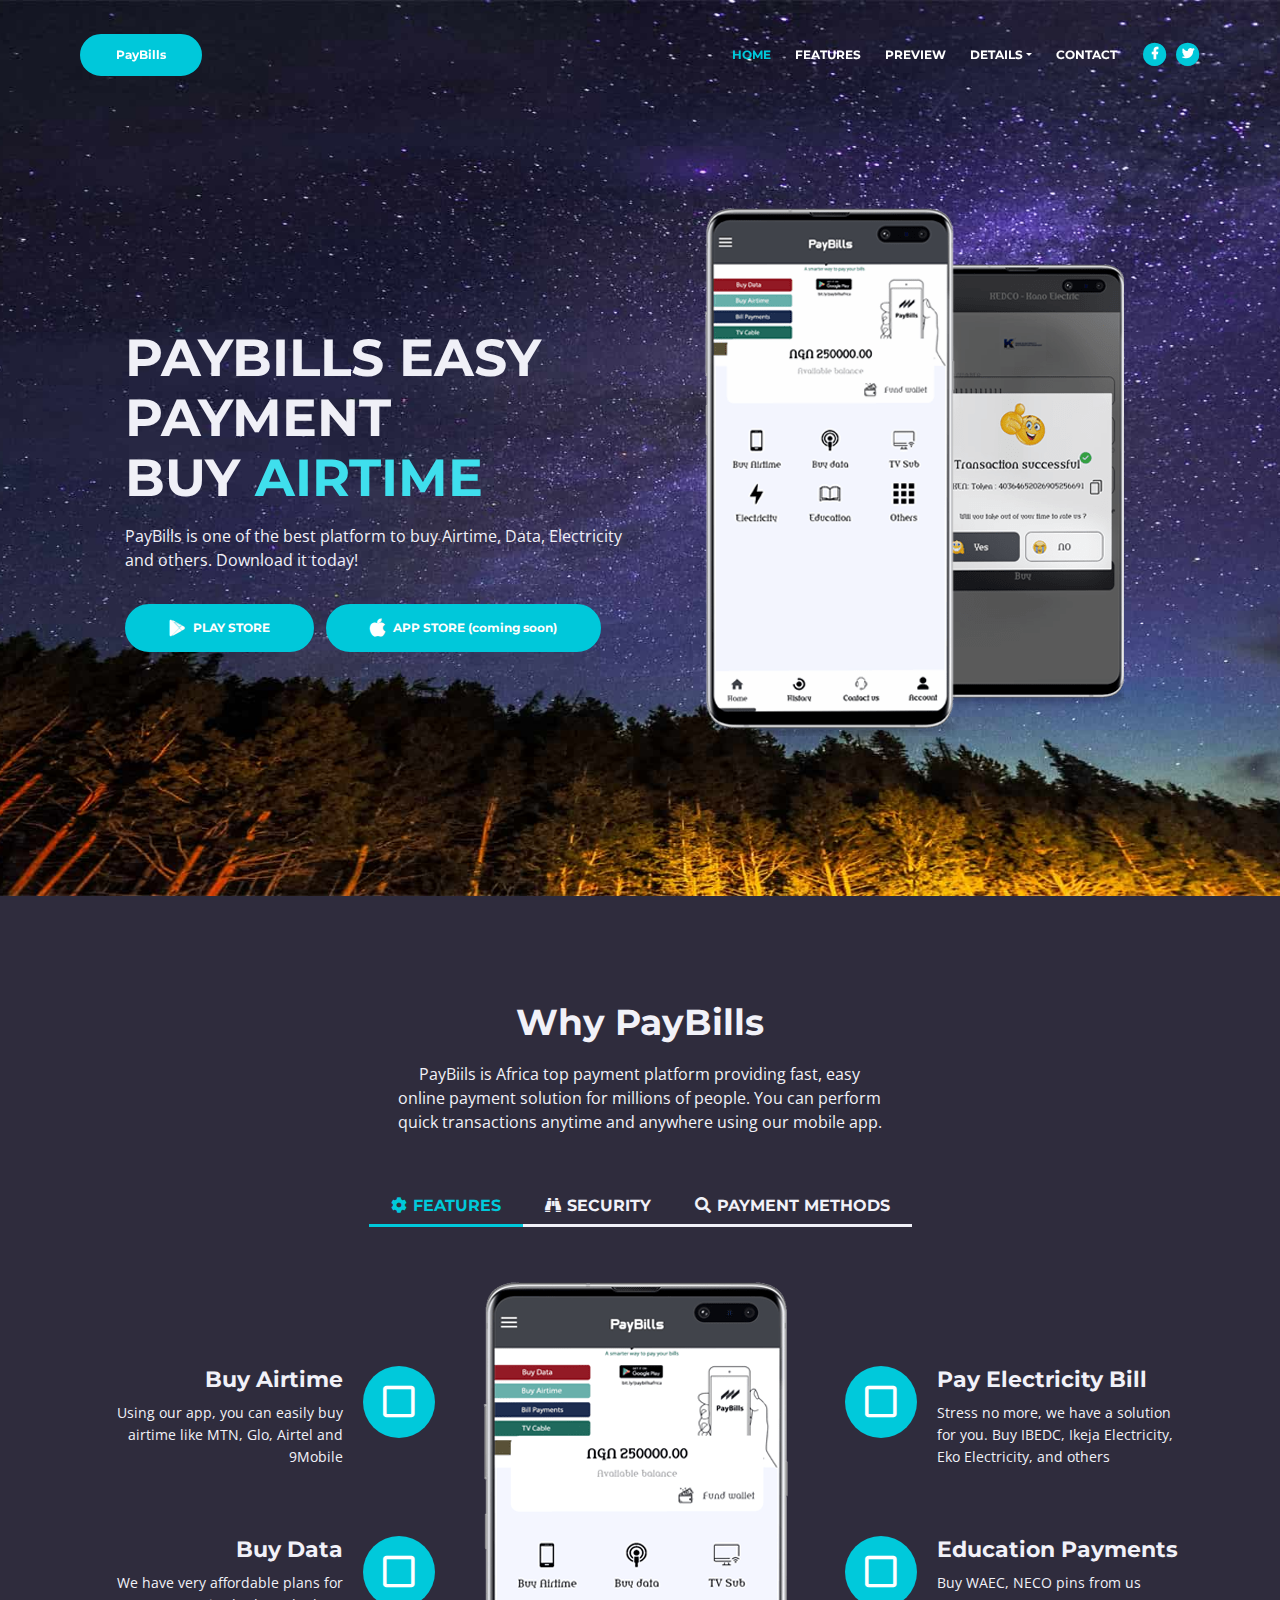
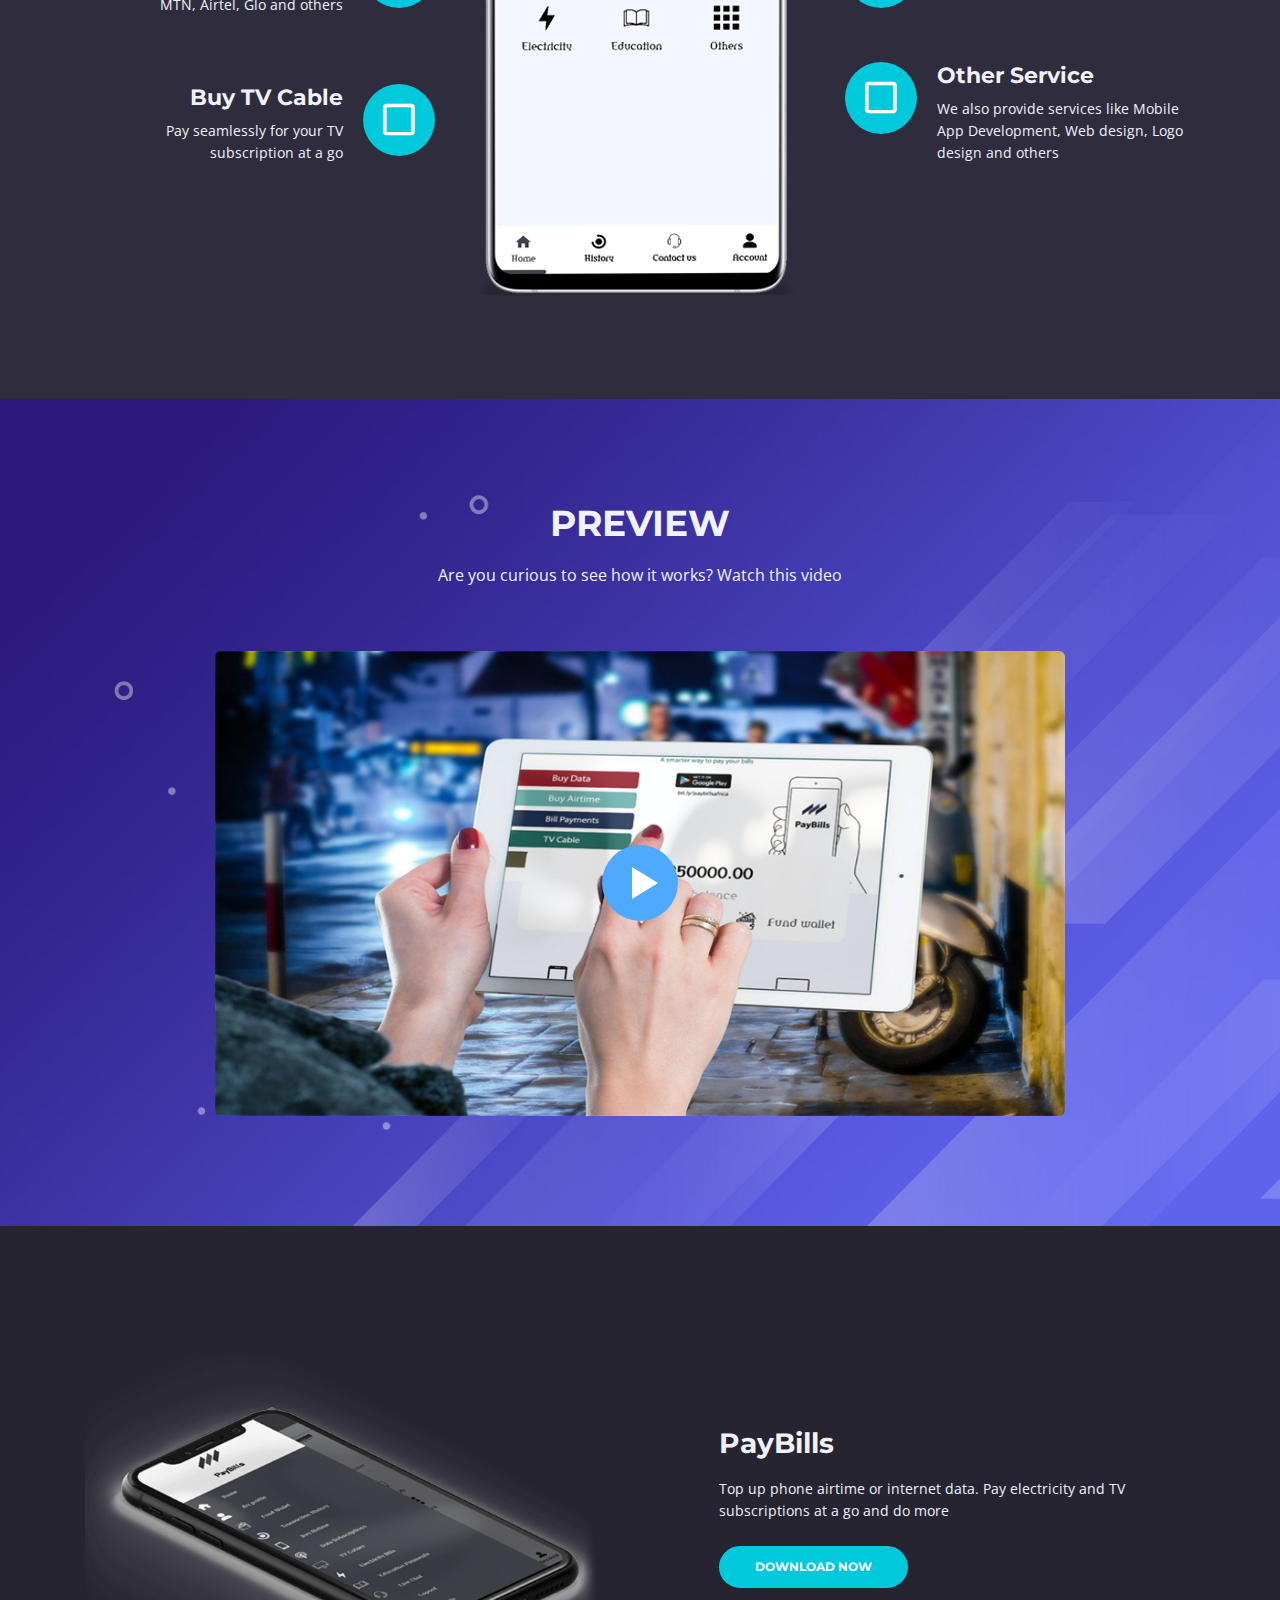
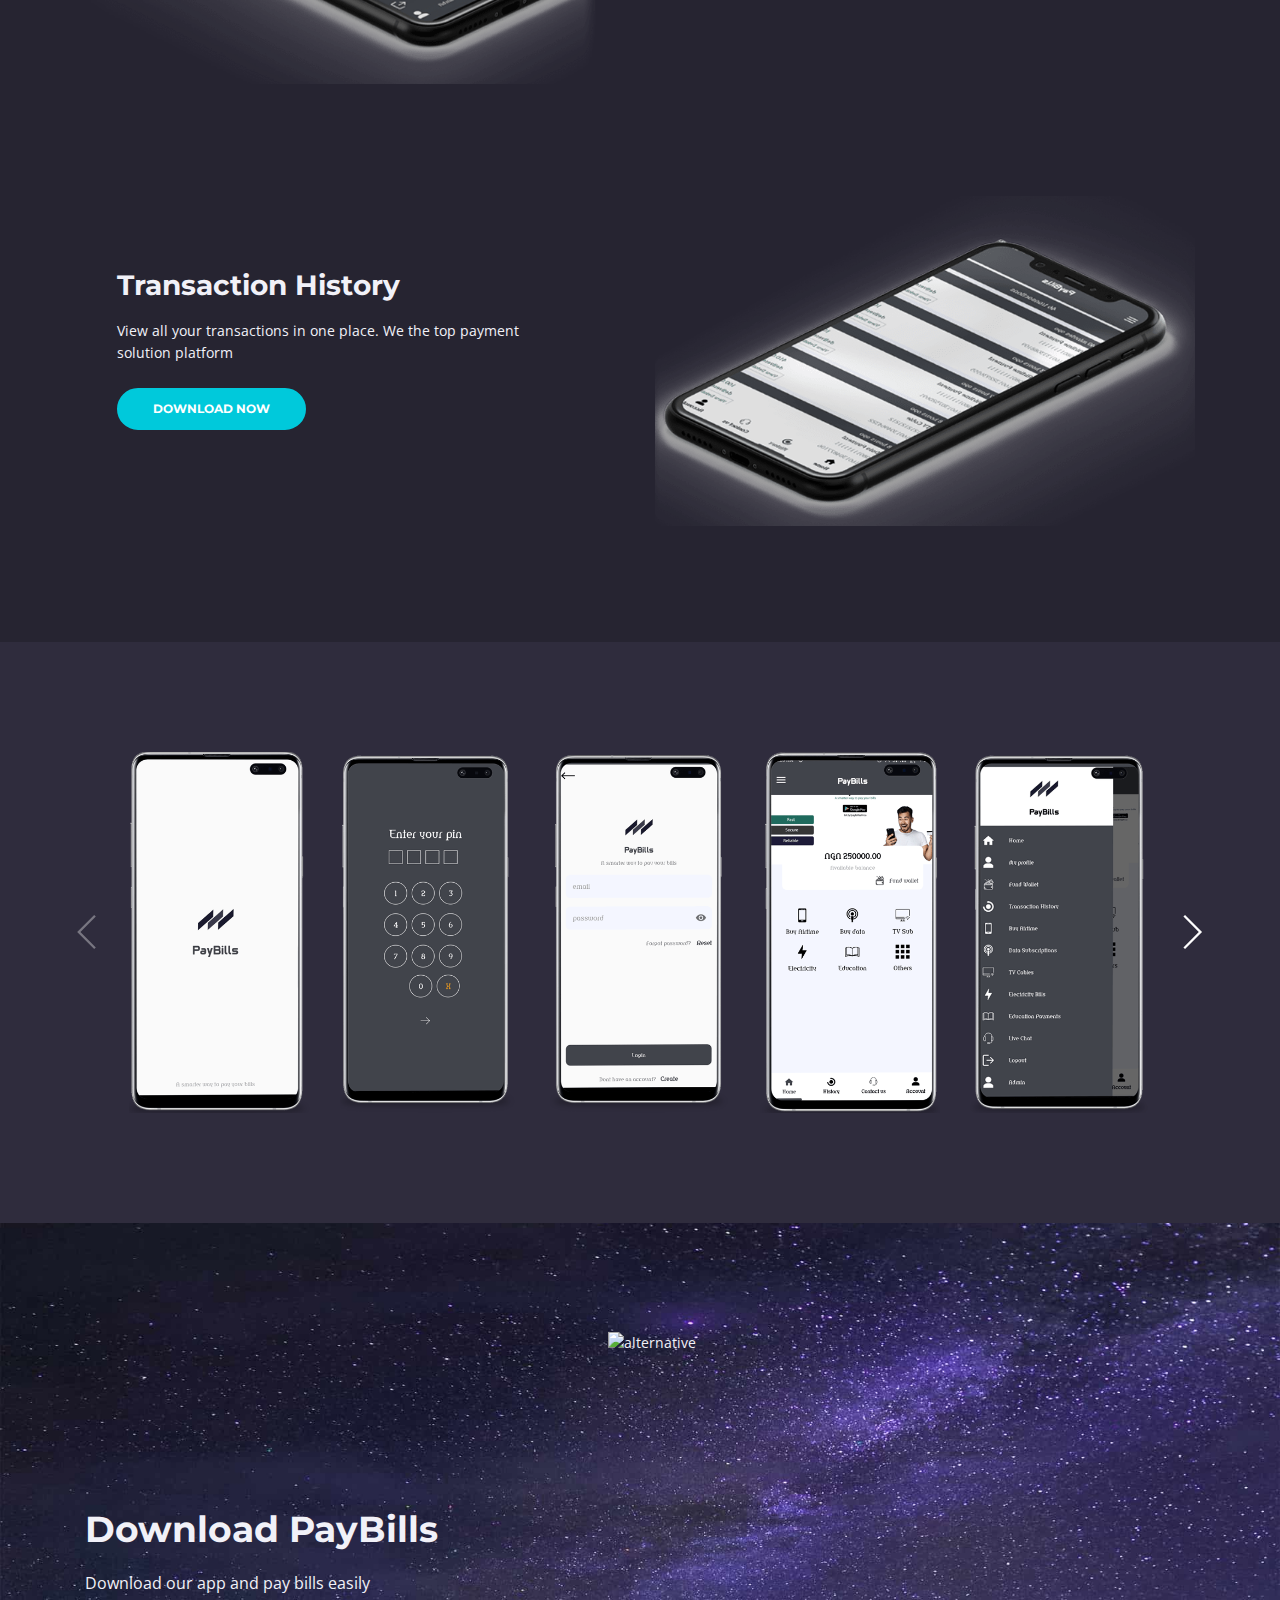
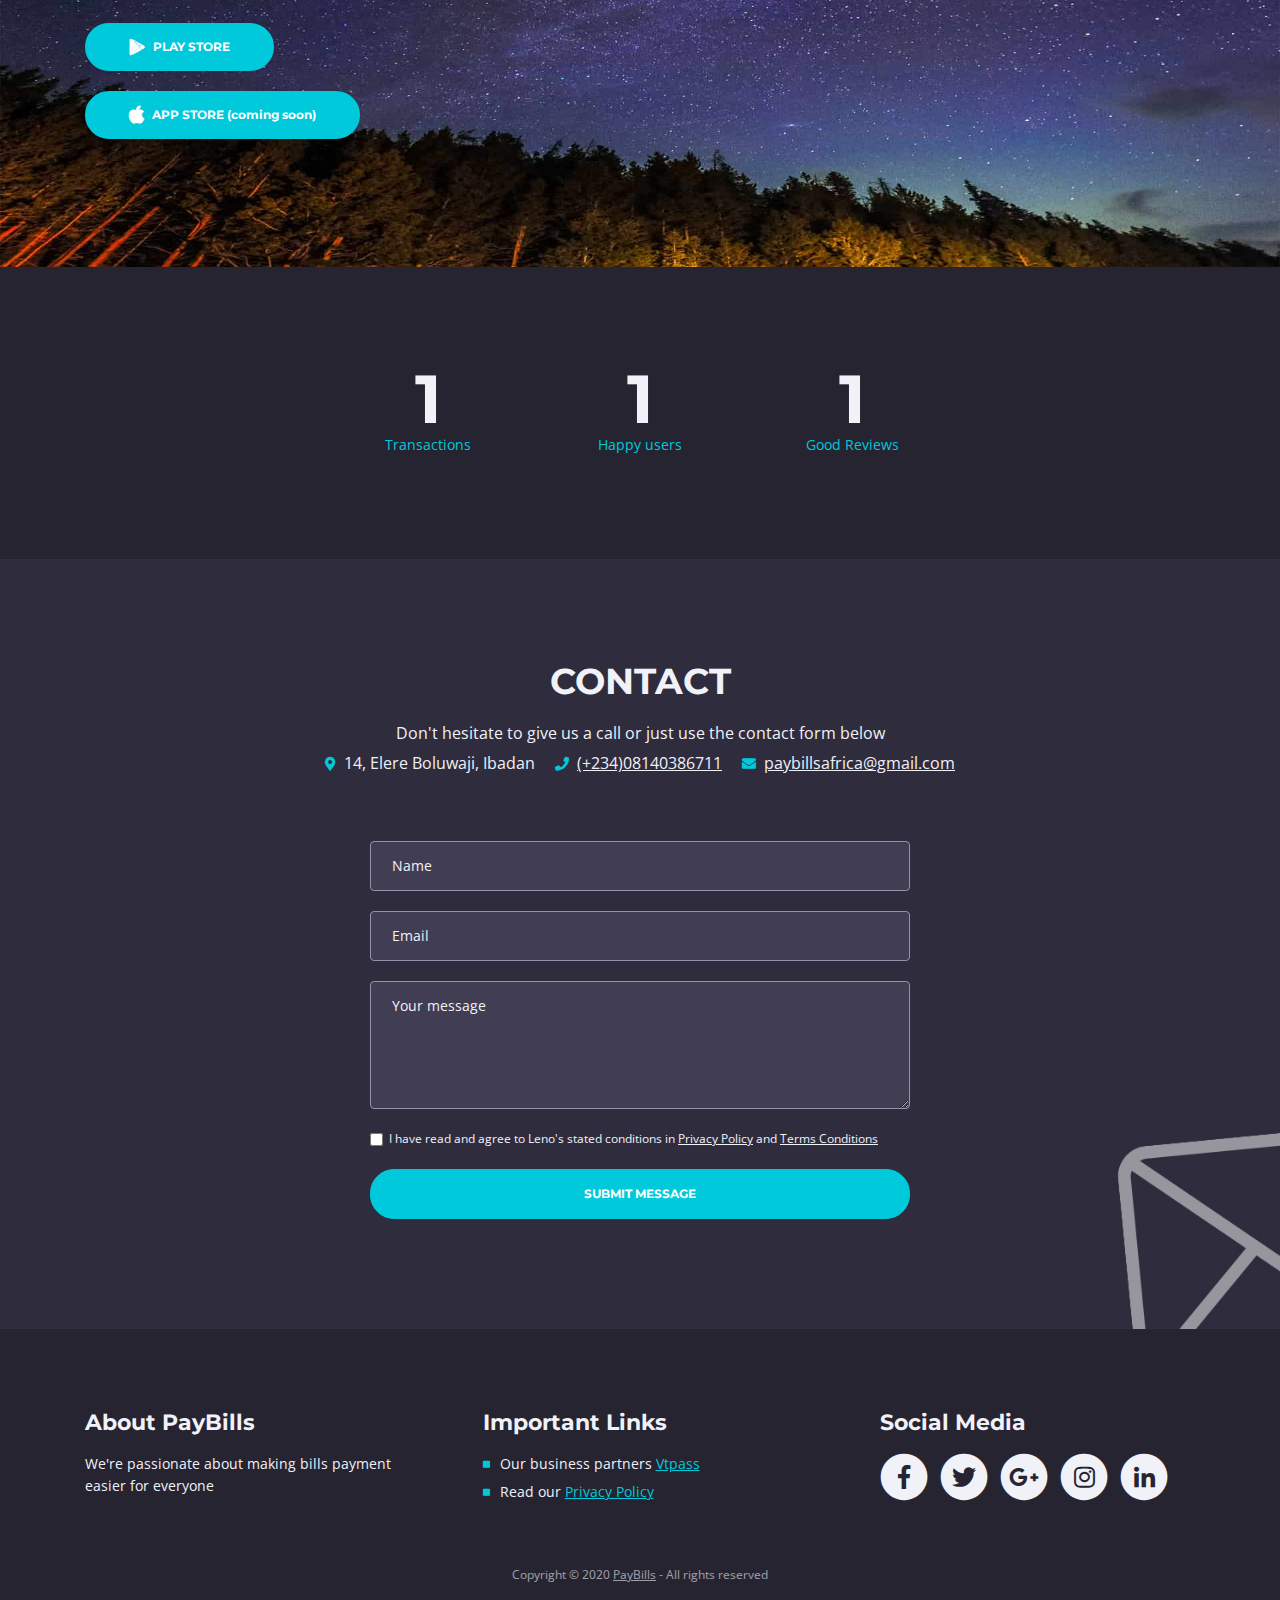
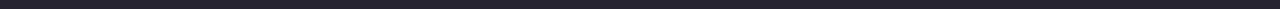
==== commit e0f2d368: "Update" ====
--- a/index.html
+++ b/index.html
@@ -113,7 +113,7 @@
                 <div class="row">
                     <div class="col-lg-6">
                         <div class="text-container">
-                            <h1>PAYBILLS EASY PAYMENT <br>BUY <span id="js-rotating">AIRTIME, DATA SUBSCRIPTIONS, ELECTRICITY UNITS,TV CABLE</span></h1>
+                            <h1>PAYBILLS EASY PAYMENT <br>BUY <span id="js-rotating">AIRTIME, DATA, ELECTRICITY,TV CABLE</span></h1>
                             <p class="p-large">PayBills is one of the best platform to buy Airtime, Data, Electricity and others. Download it today!</p>
                              <a class="btn-solid-lg page-scroll" href="#your-link"><i class="fab fa-google-play"></i>PLAY STORE</a>
                             <a class="btn-solid-lg page-scroll" href="#your-link"><i class="fab fa-apple"></i>APP STORE (coming soon)</a>
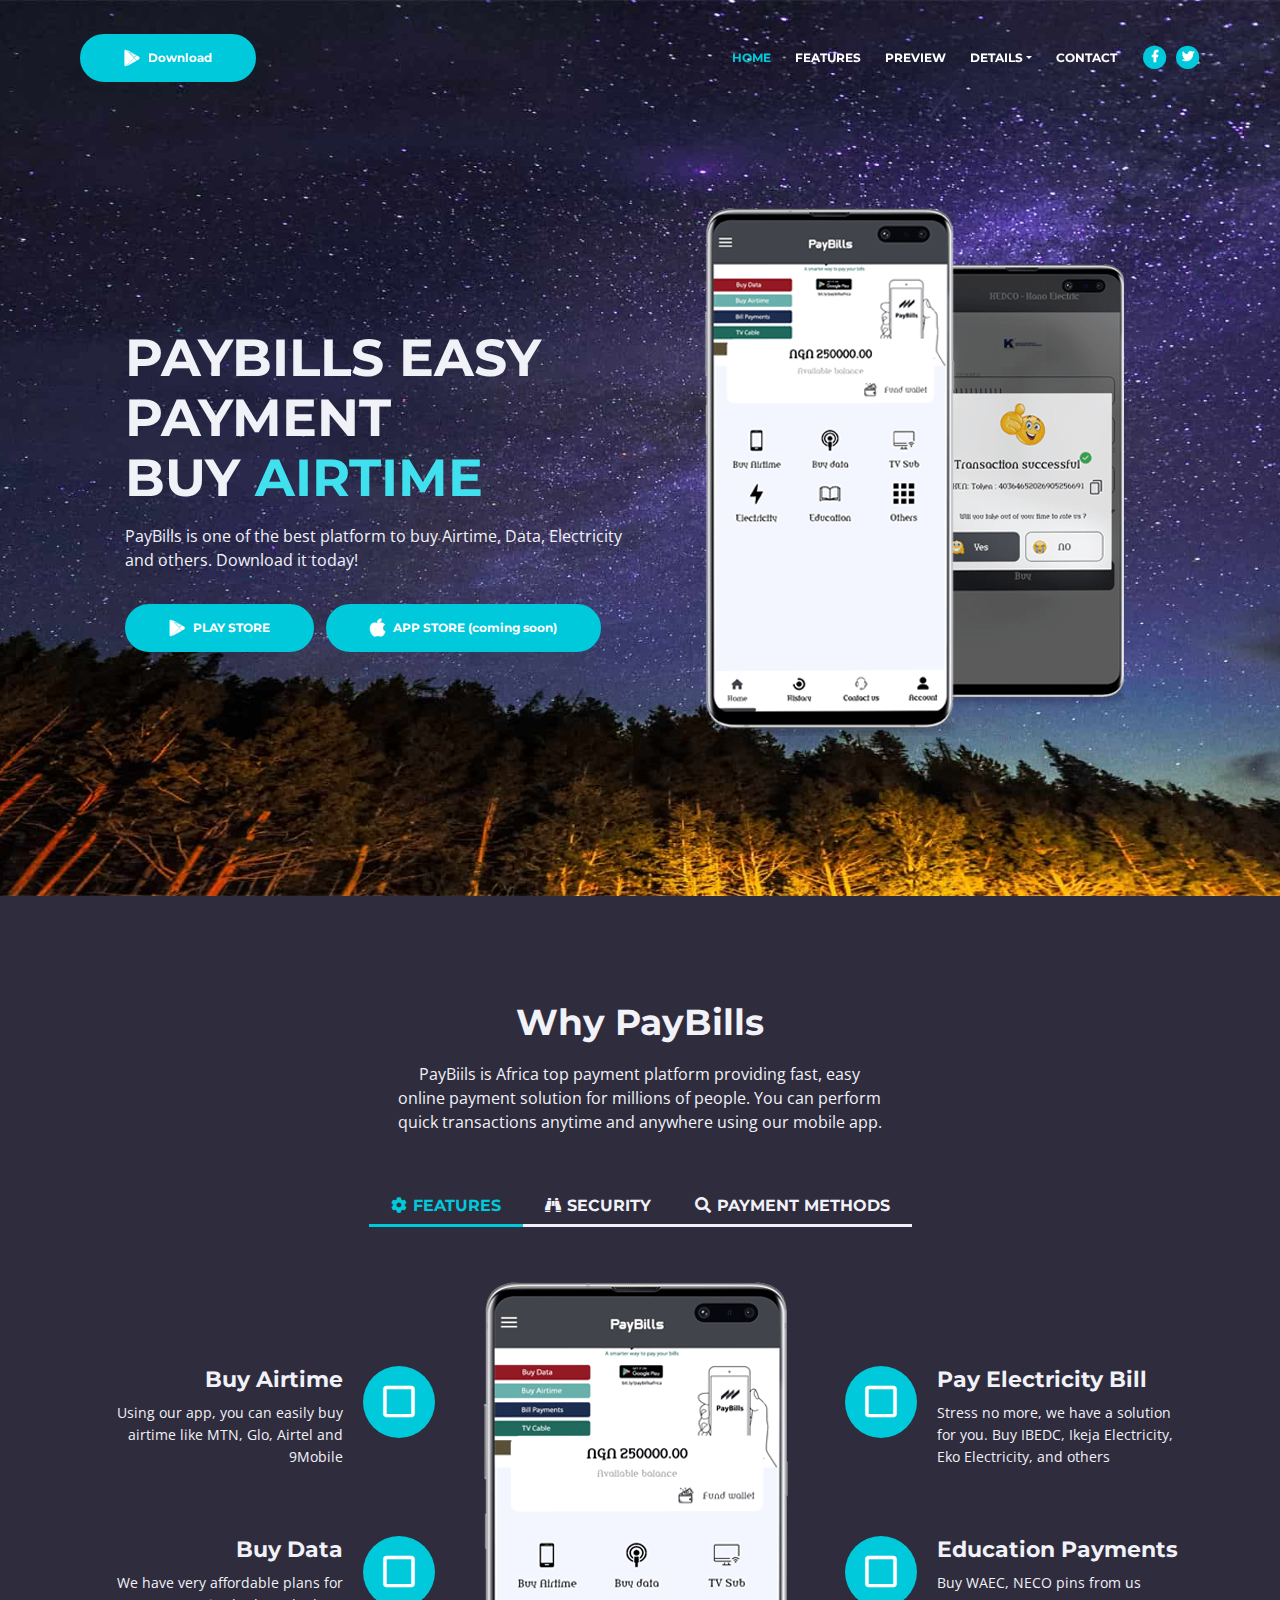
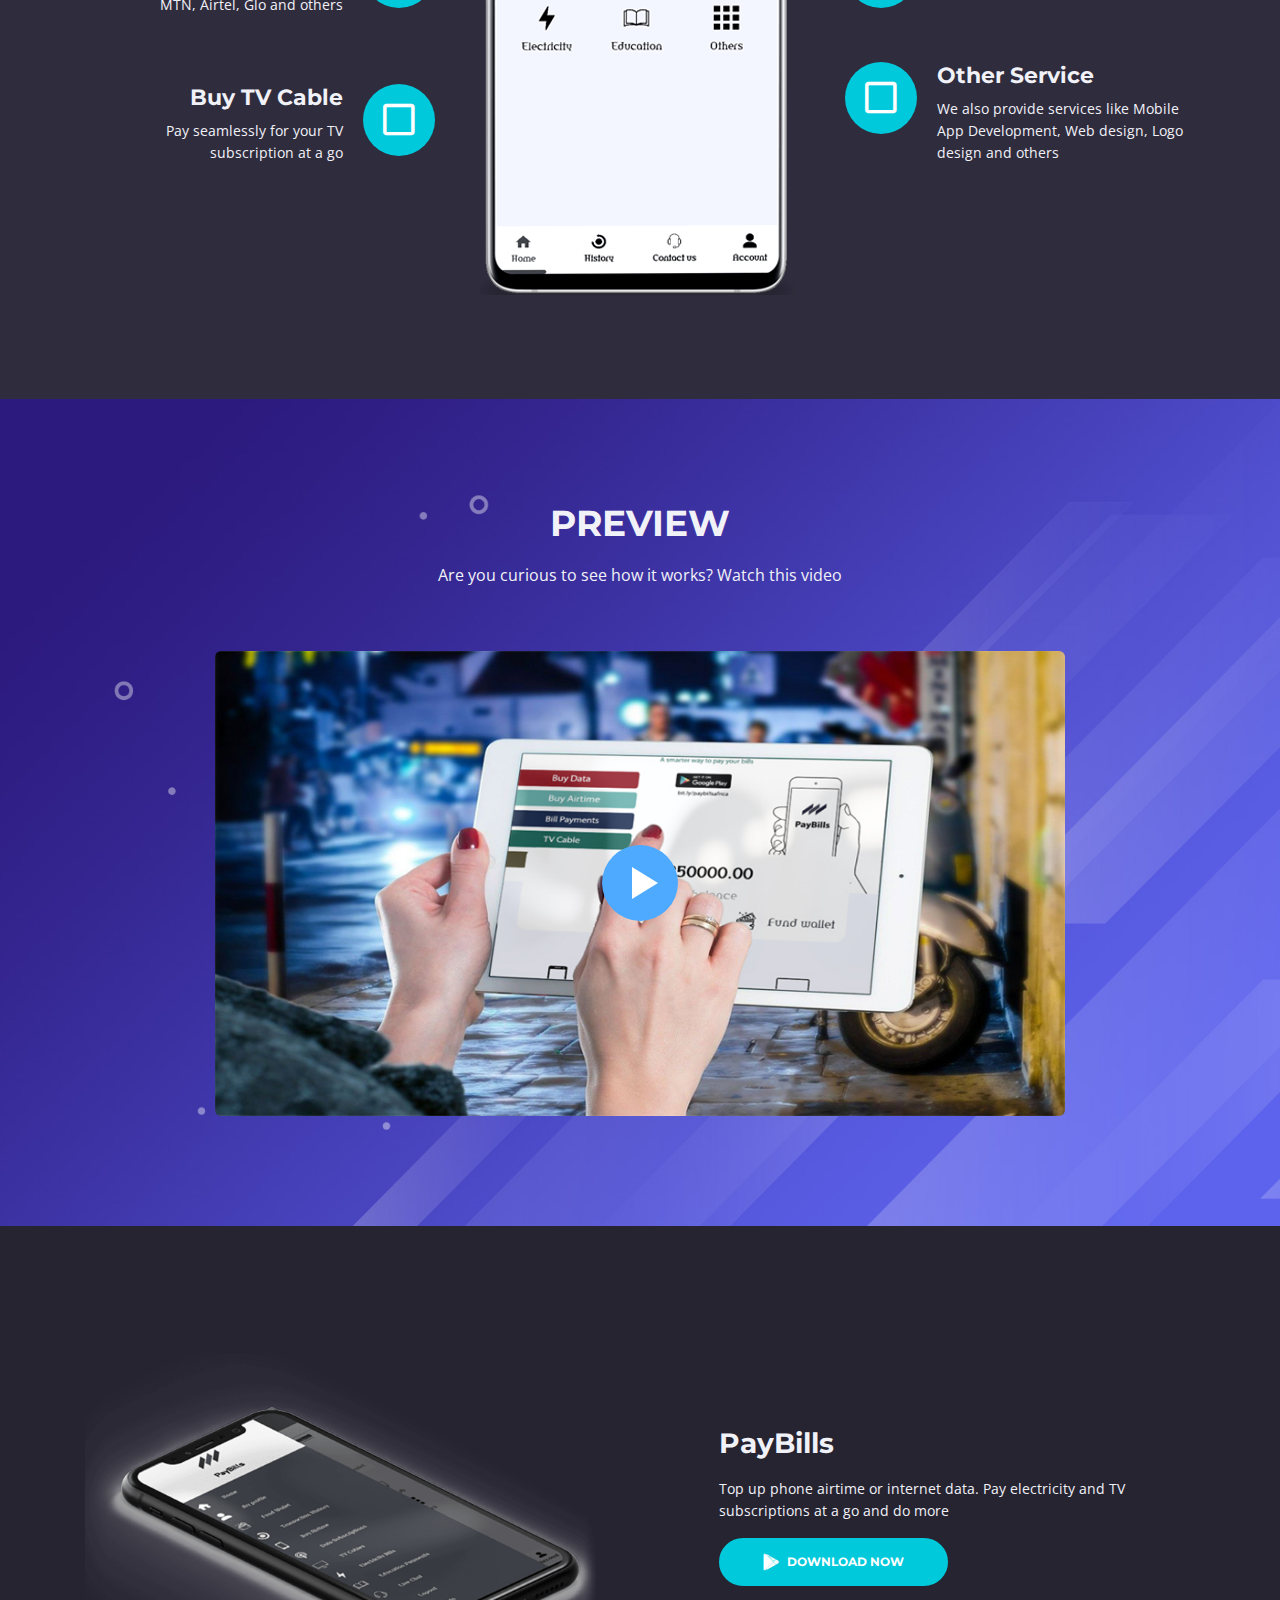
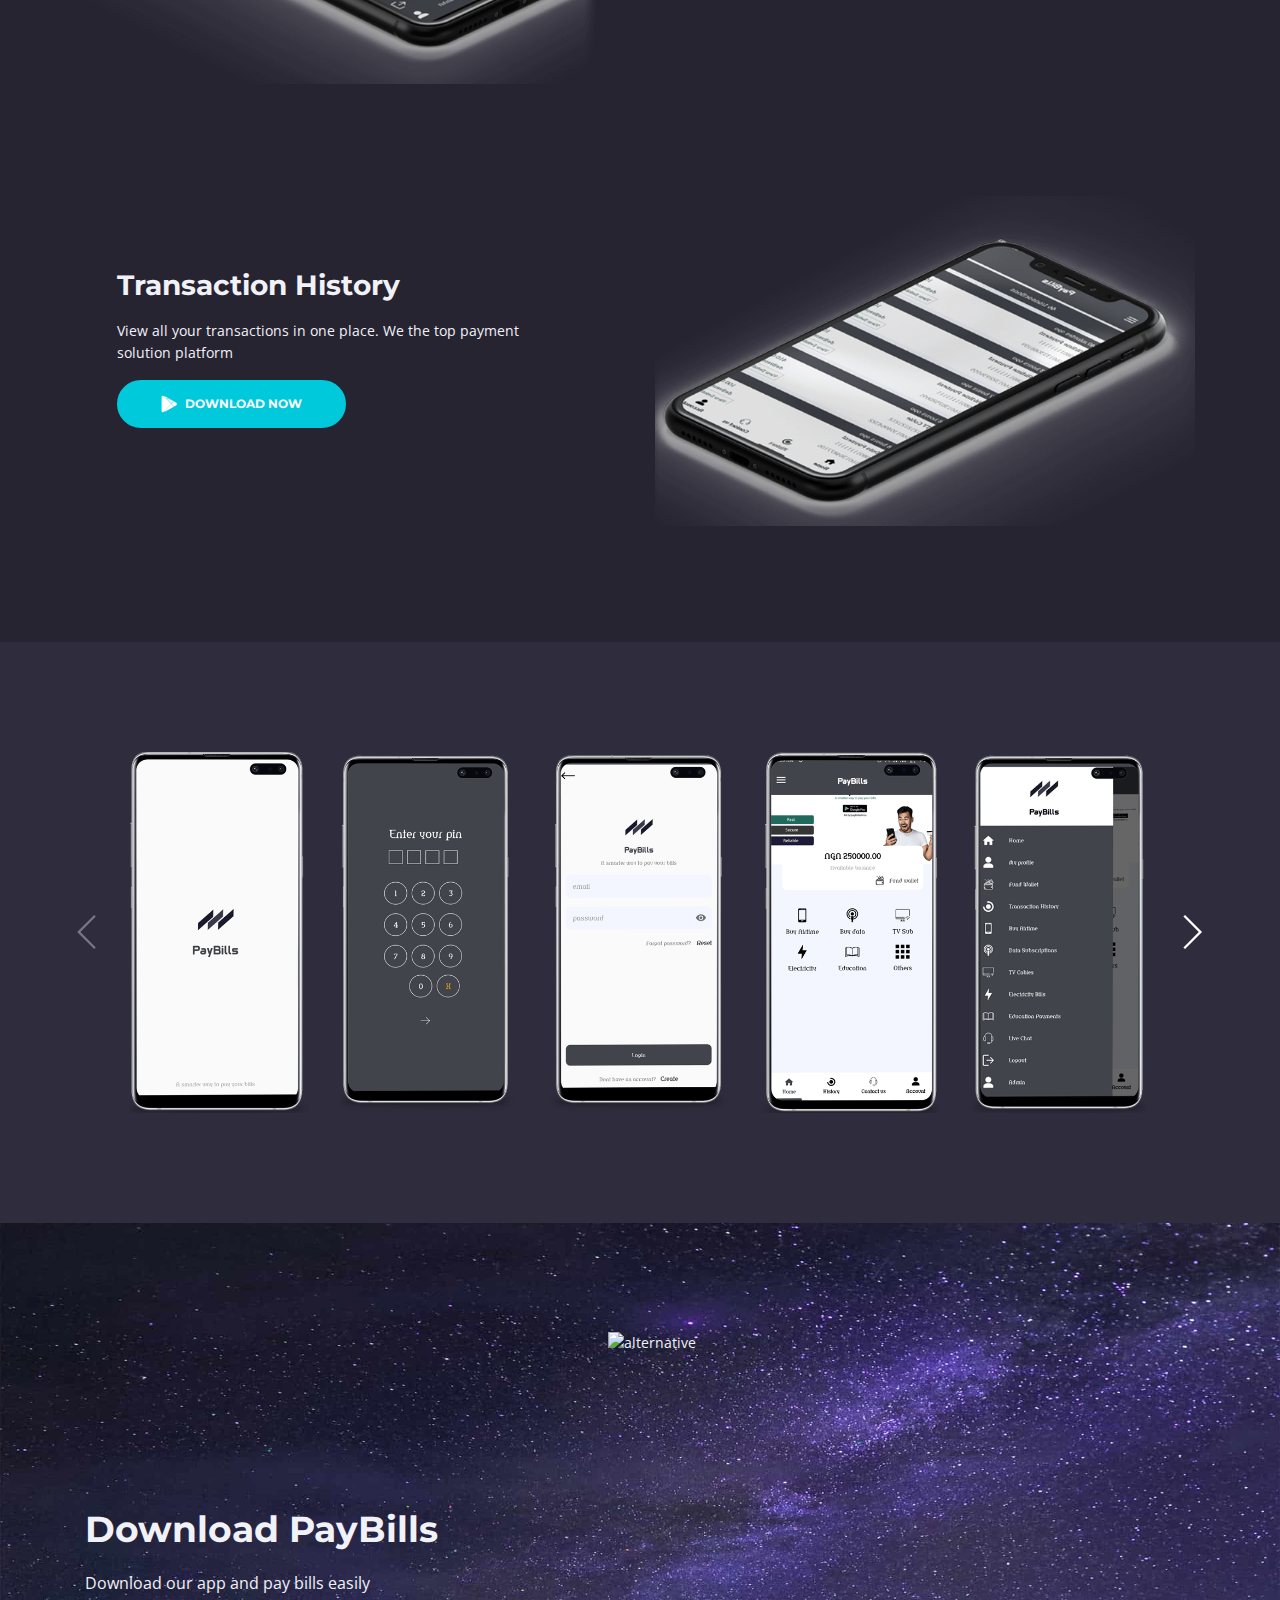
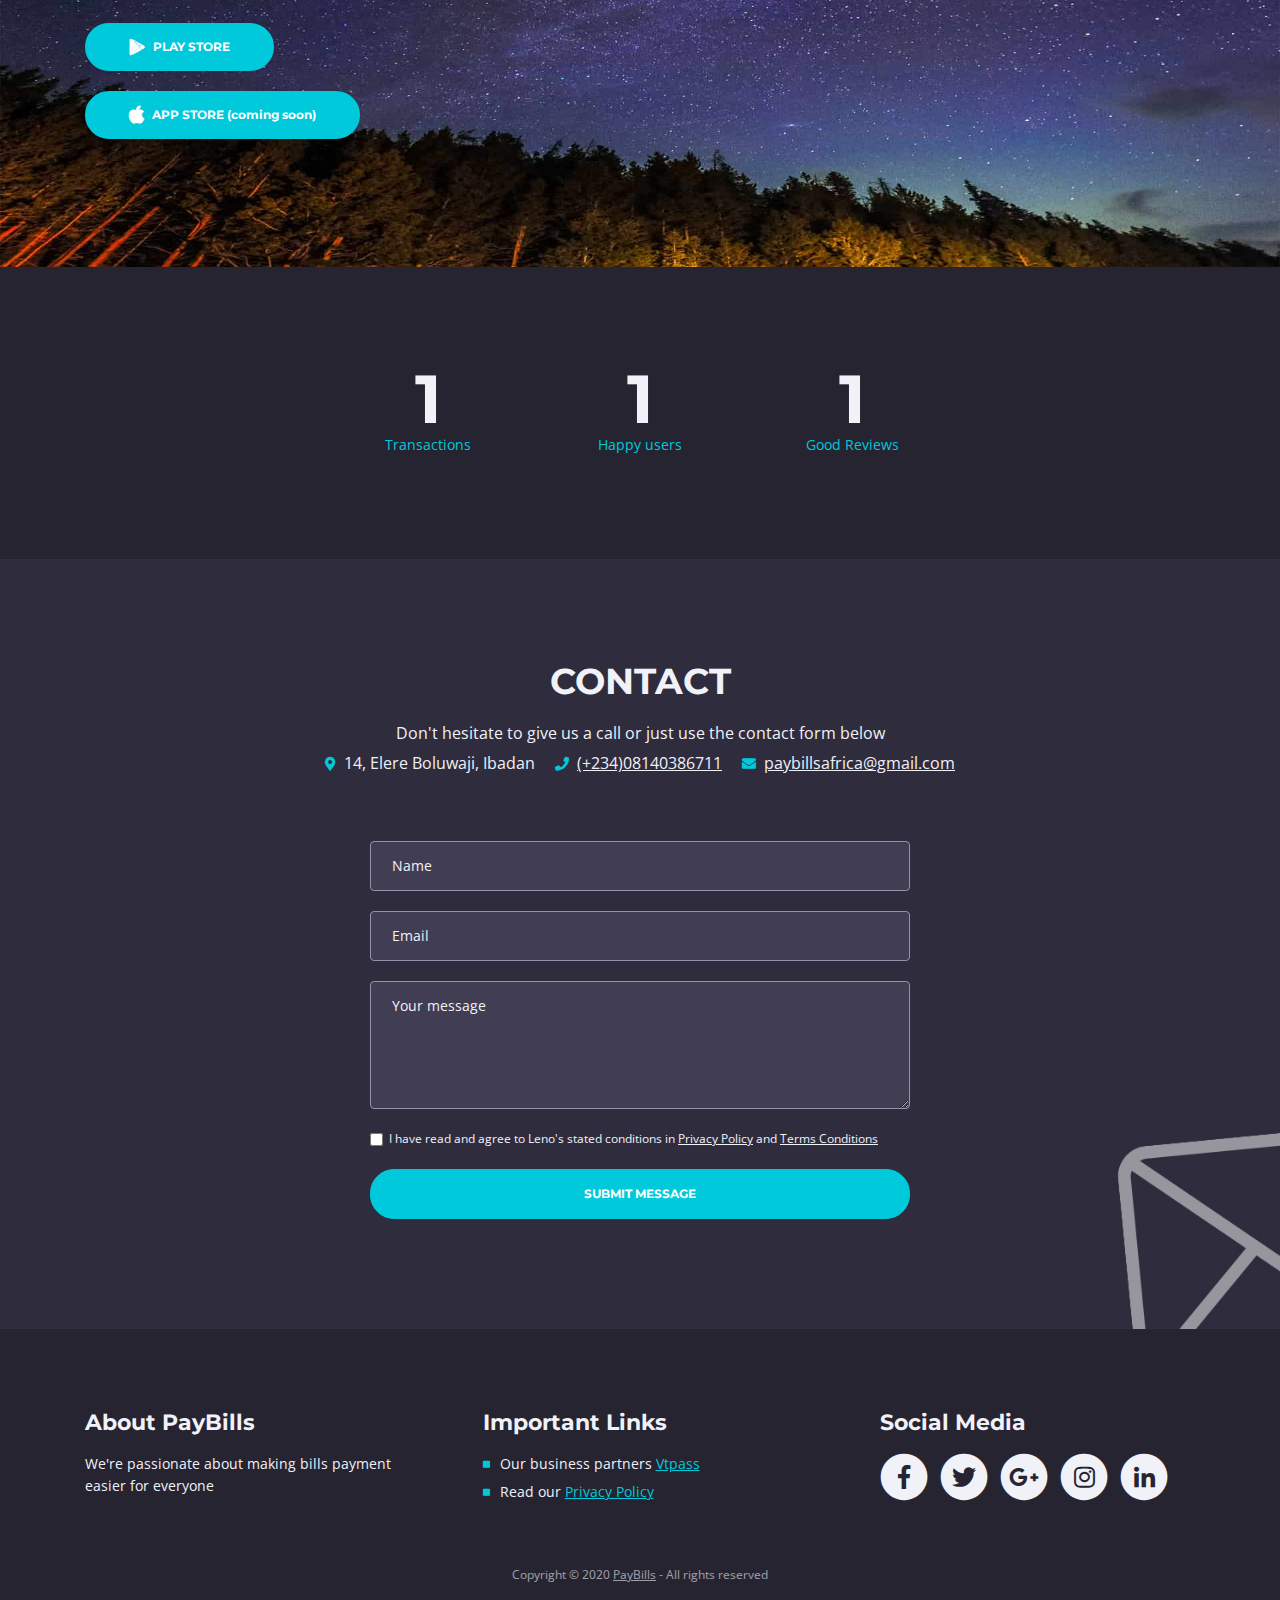
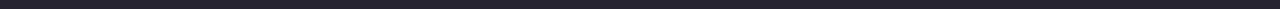
==== commit 2d2cd956: "Added links to the app on playstore" ====
--- a/index.html
+++ b/index.html
@@ -52,7 +52,7 @@
         <!-- <a class="navbar-brand logo-text page-scroll" href="index.html">Leno</a> -->
 
         <!-- Image Logo -->
-         <a class="btn-solid-reg popup-with-move-anim" href="index.html">PayBills</a>
+       <a class="btn-solid-lg page-scroll" href="https://play.google.com/store/apps/details?id=com.geodeveloper.paybills"><i class="fab fa-google-play"></i>Download</a>
         <!-- Mobile Menu Toggle Button -->
         <button class="navbar-toggler" type="button" data-toggle="collapse" data-target="#navbarsExampleDefault" aria-controls="navbarsExampleDefault" aria-expanded="false" aria-label="Toggle navigation">
             <span class="navbar-toggler-awesome fas fa-bars"></span>
@@ -115,7 +115,7 @@
                         <div class="text-container">
                             <h1>PAYBILLS EASY PAYMENT <br>BUY <span id="js-rotating">AIRTIME, DATA, ELECTRICITY,TV CABLE</span></h1>
                             <p class="p-large">PayBills is one of the best platform to buy Airtime, Data, Electricity and others. Download it today!</p>
-                             <a class="btn-solid-lg page-scroll" href="#your-link"><i class="fab fa-google-play"></i>PLAY STORE</a>
+                             <a class="btn-solid-lg page-scroll" href="https://play.google.com/store/apps/details?id=com.geodeveloper.paybills"><i class="fab fa-google-play"></i>PLAY STORE</a>
                             <a class="btn-solid-lg page-scroll" href="#your-link"><i class="fab fa-apple"></i>APP STORE (coming soon)</a>
                            
                         </div>
@@ -430,7 +430,7 @@
                         <h3>PayBills</h3>
                         <p>Top up phone airtime or internet data. Pay electricity and TV subscriptions at a go and do more
 						</p>
-                        <a class="btn-solid-reg popup-with-move-anim" href="#">DOWNLOAD NOW</a>
+                        <a class="btn-solid-lg page-scroll" href="https://play.google.com/store/apps/details?id=com.geodeveloper.paybills"><i class="fab fa-google-play"></i>DOWNLOAD NOW</a>
                     </div> <!-- end of text-container -->
                 </div> <!-- end of col -->
             </div> <!-- end of row -->
@@ -448,7 +448,7 @@
                         <div class="text-container">
                             <h3>Transaction History</h3>
                             <p>View all your transactions in one place. We the top payment solution platform</p>
-                            <a class="btn-solid-reg popup-with-move-anim" href="#">DOWNLOAD NOW</a>
+                            <a class="btn-solid-lg page-scroll" href="https://play.google.com/store/apps/details?id=com.geodeveloper.paybills"><i class="fab fa-google-play"></i>DOWNLOAD NOW</a>
                         </div> <!-- end of text-container -->
                     </div> <!-- end of col -->
                     <div class="col-lg-6">
@@ -637,7 +637,7 @@
                     <div class="text-container">
                         <h2>Download <span class="blue">PayBills</span></h2>
                         <p class="p-large">Download our app and pay bills easily</p>
-                         <a class="btn-solid-lg" href="#your-link"><i class="fab fa-google-play"></i>PLAY STORE</a>
+                         <a class="btn-solid-lg" href="https://play.google.com/store/apps/details?id=com.geodeveloper.paybills"><i class="fab fa-google-play"></i>PLAY STORE</a>
                         <a class="btn-solid-lg" href="#your-link"><i class="fab fa-apple"></i>APP STORE (coming soon)</a>
                        
                     </div> <!-- end of text-container -->
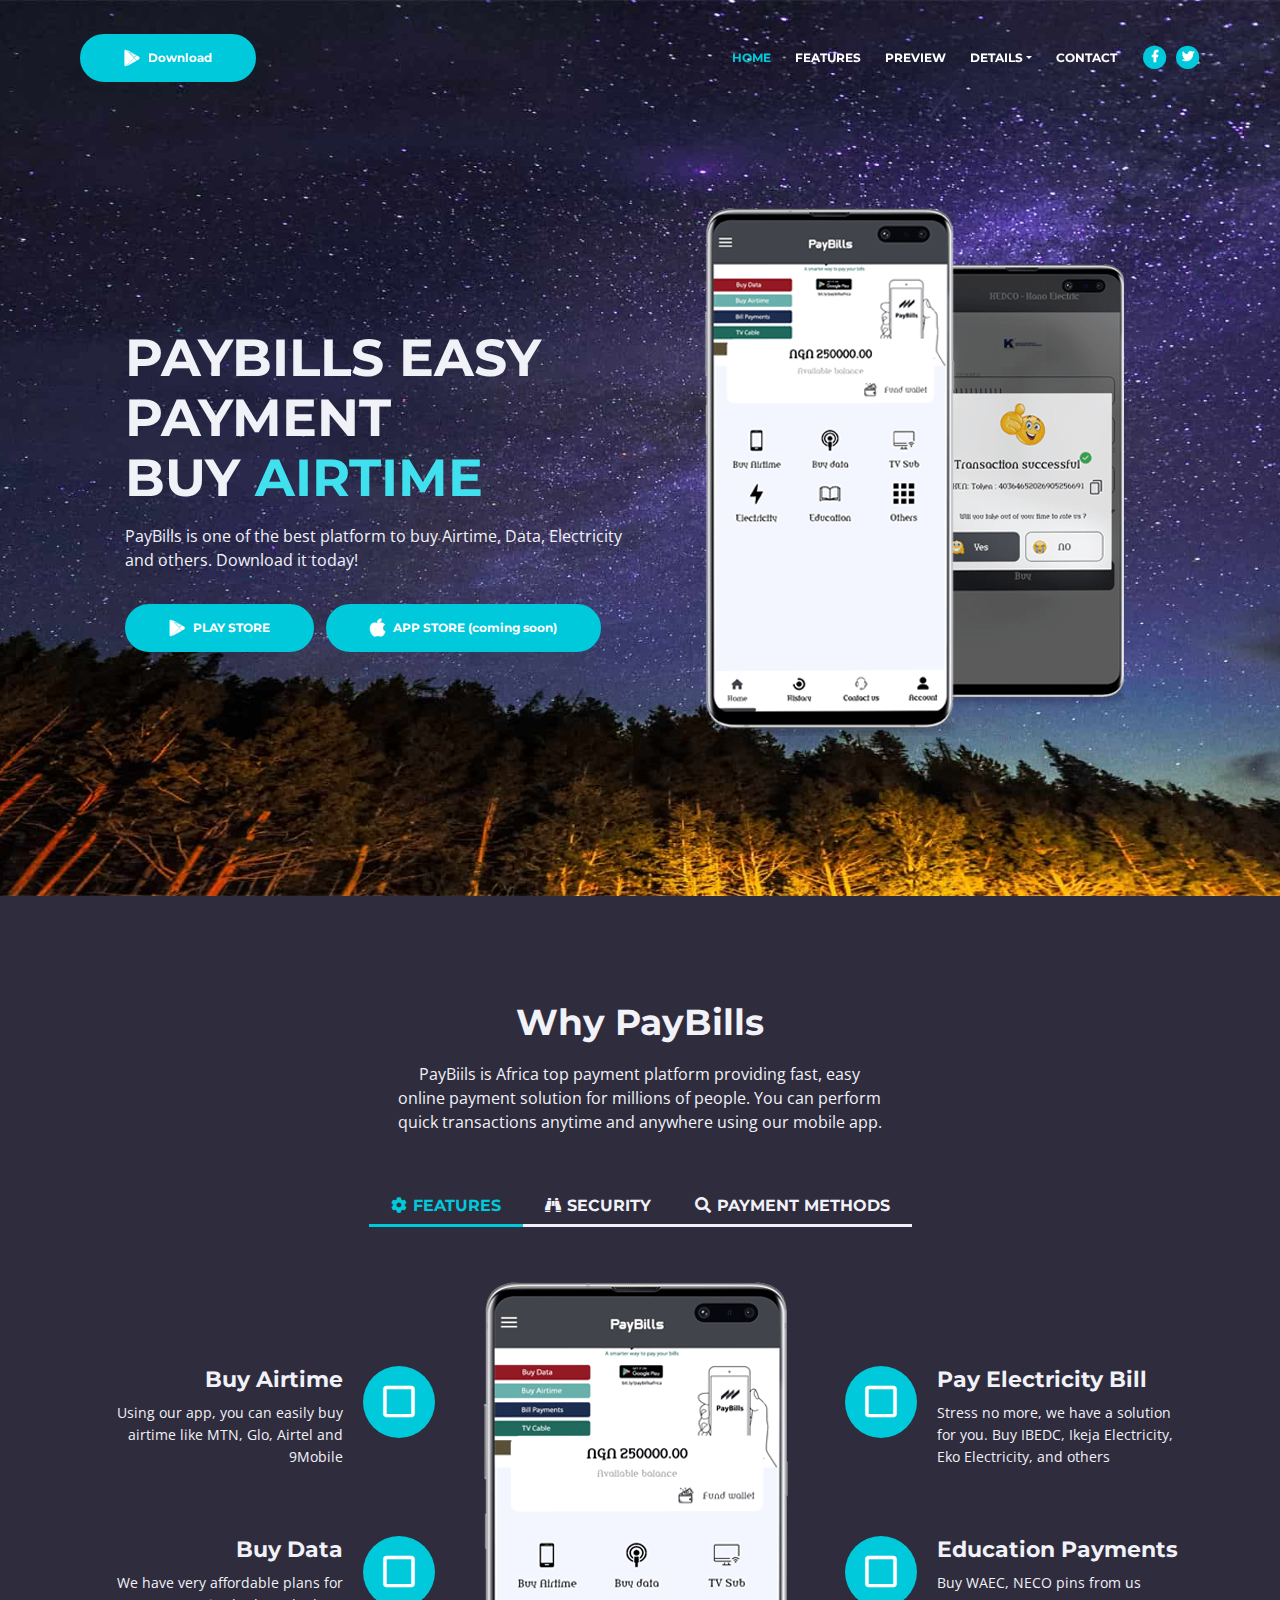
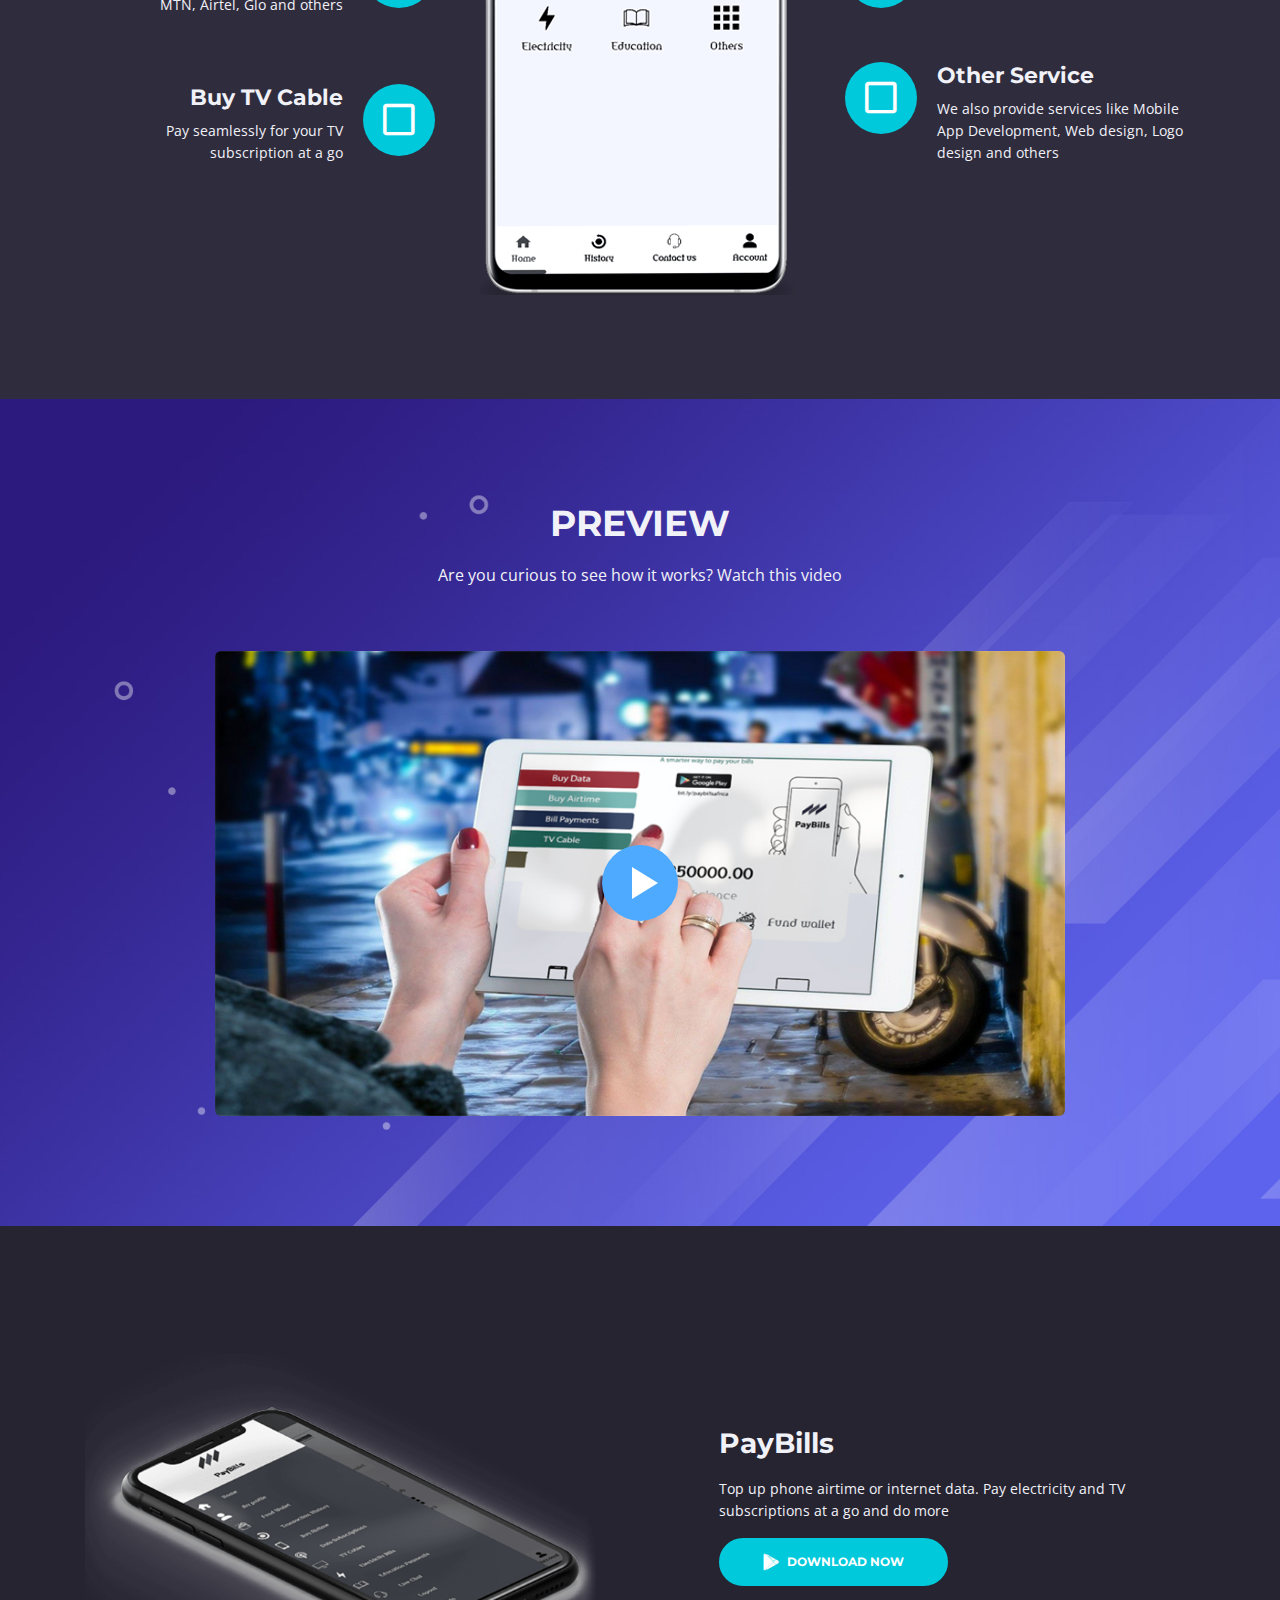
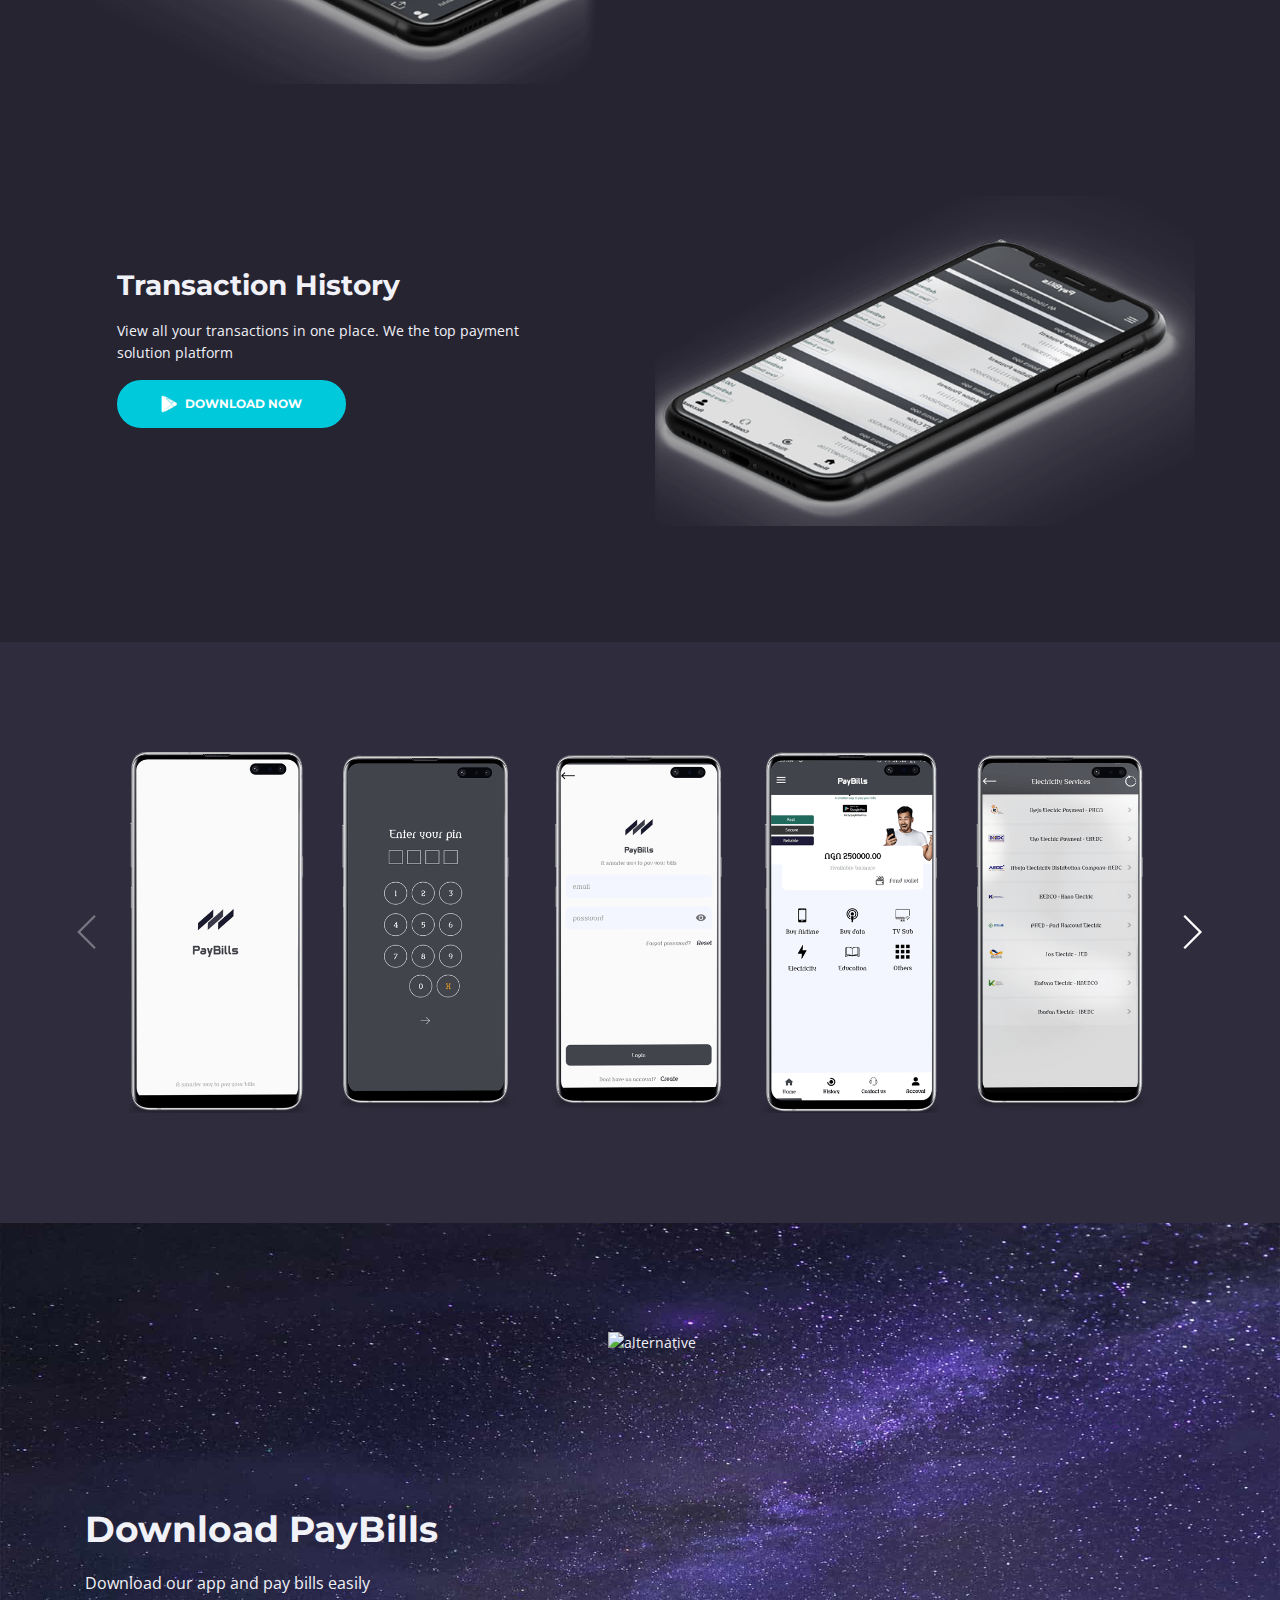
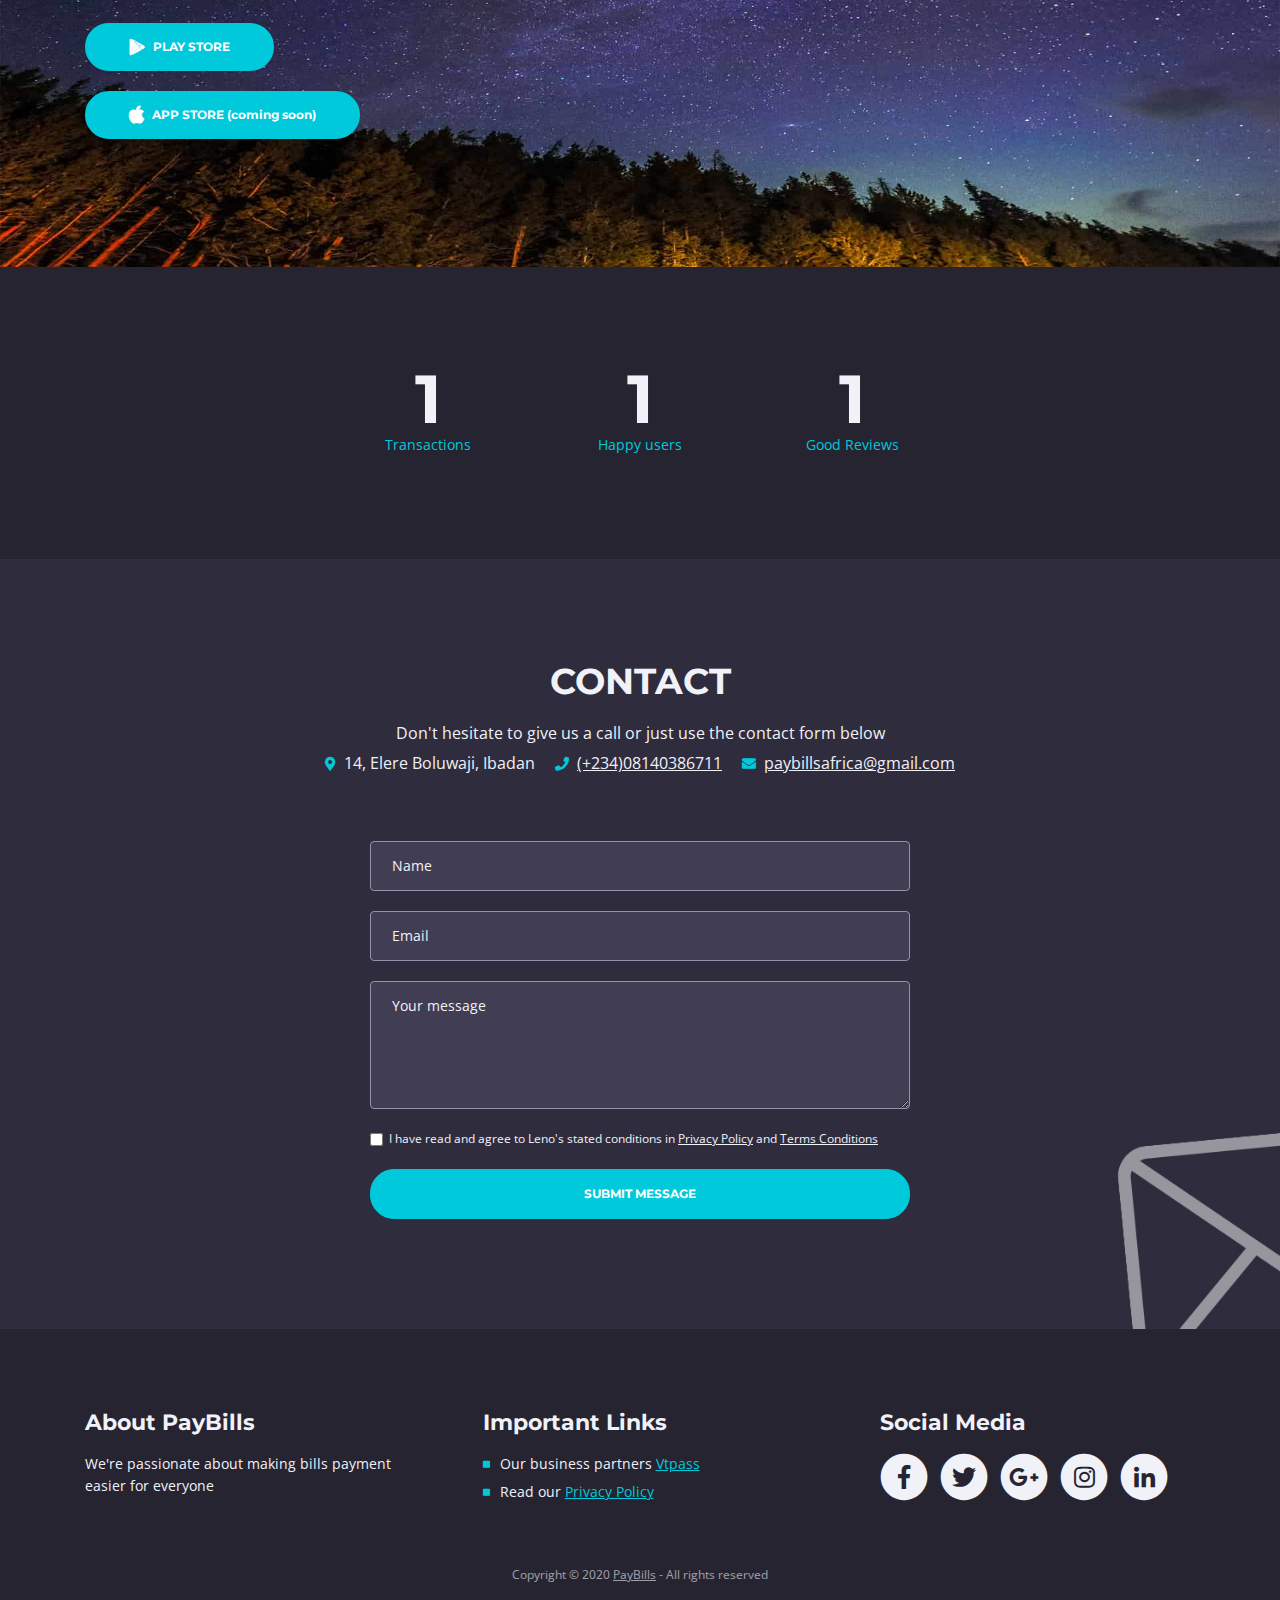
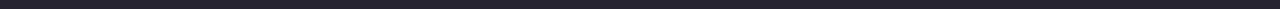
==== commit cd8a114e: "Update" ====
--- a/index.html
+++ b/index.html
@@ -563,12 +563,7 @@
                                 </div>
                                 <!-- end of slide -->
 
-                                <!-- Slide -->
-                                <div class="swiper-slide">
-                                    <a href="images/screenshot-5.png" class="popup-link" data-effect="fadeIn">
-                                        <img class="img-fluid" src="images/screenshot-5.png" alt="alternative">
-                                    </a>
-                                </div>
+                                
                                 <!-- end of slide -->
                                 
                                 <!-- Slide -->
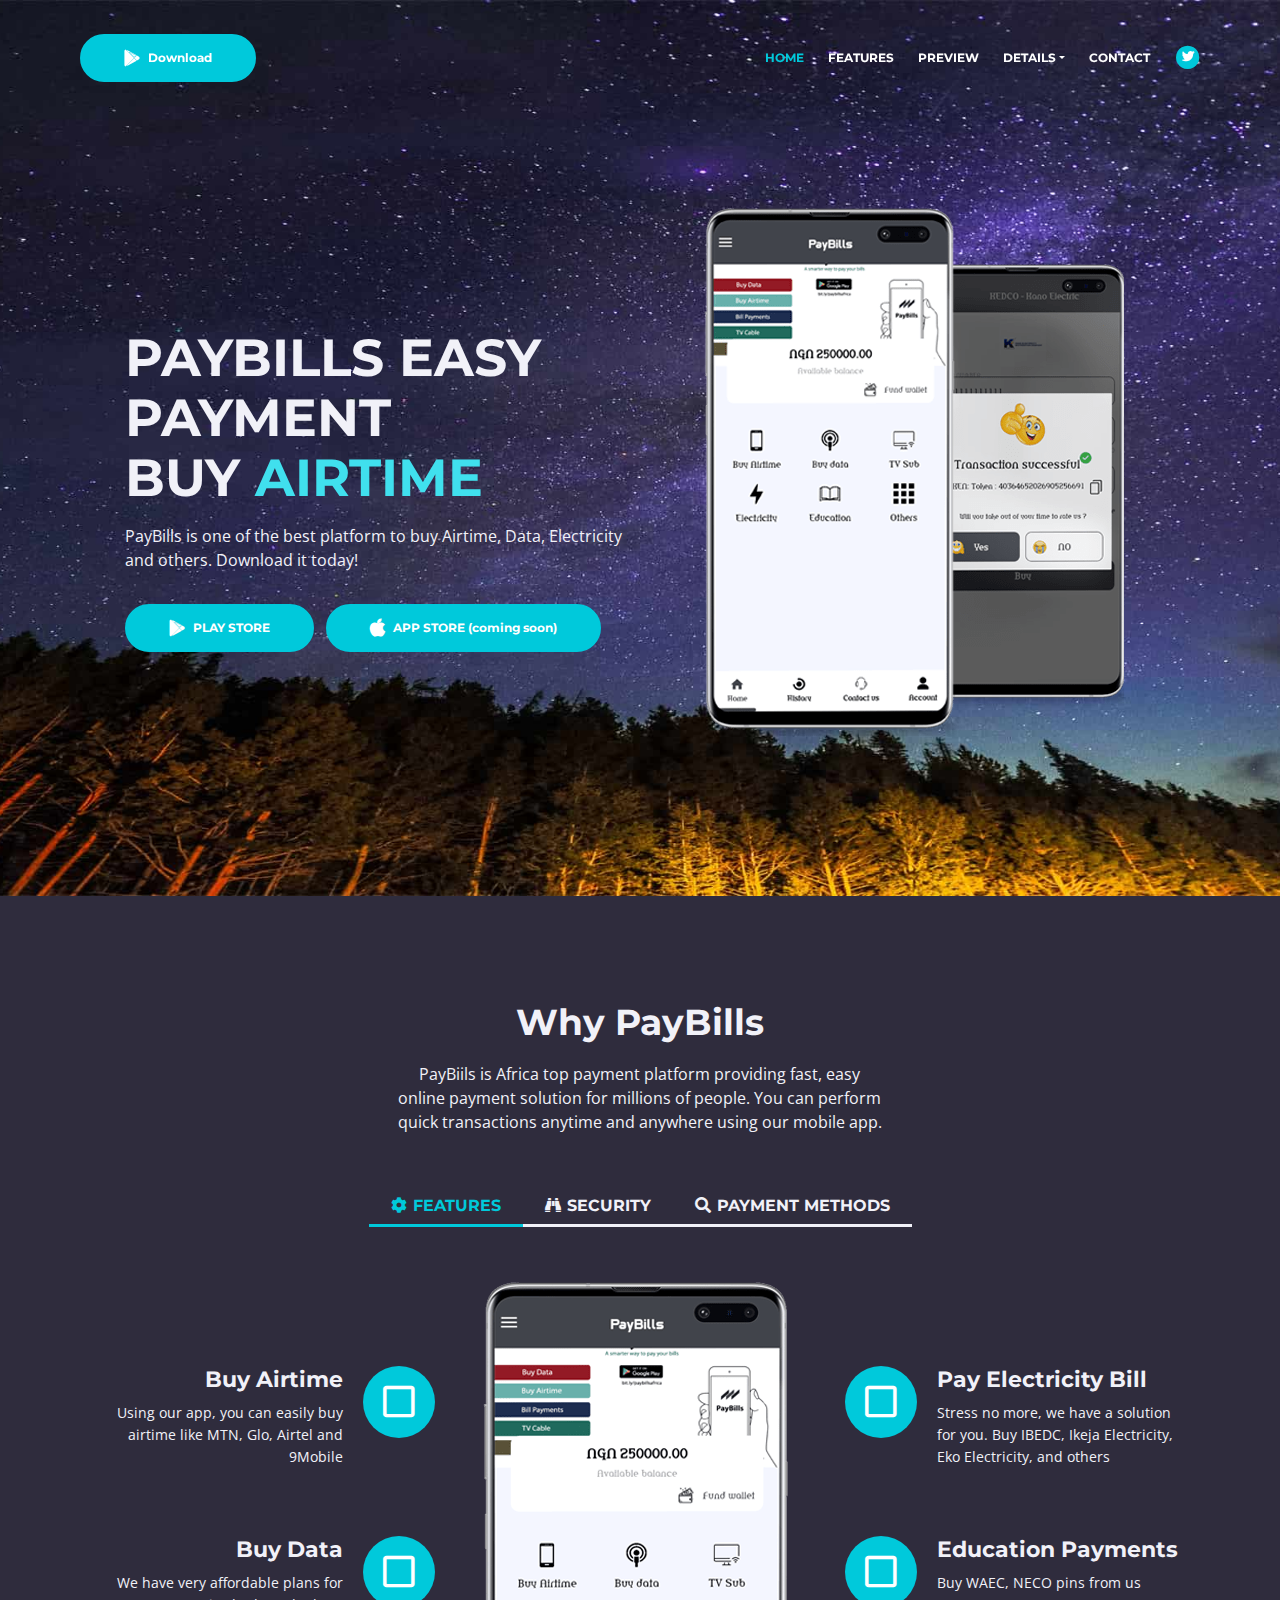
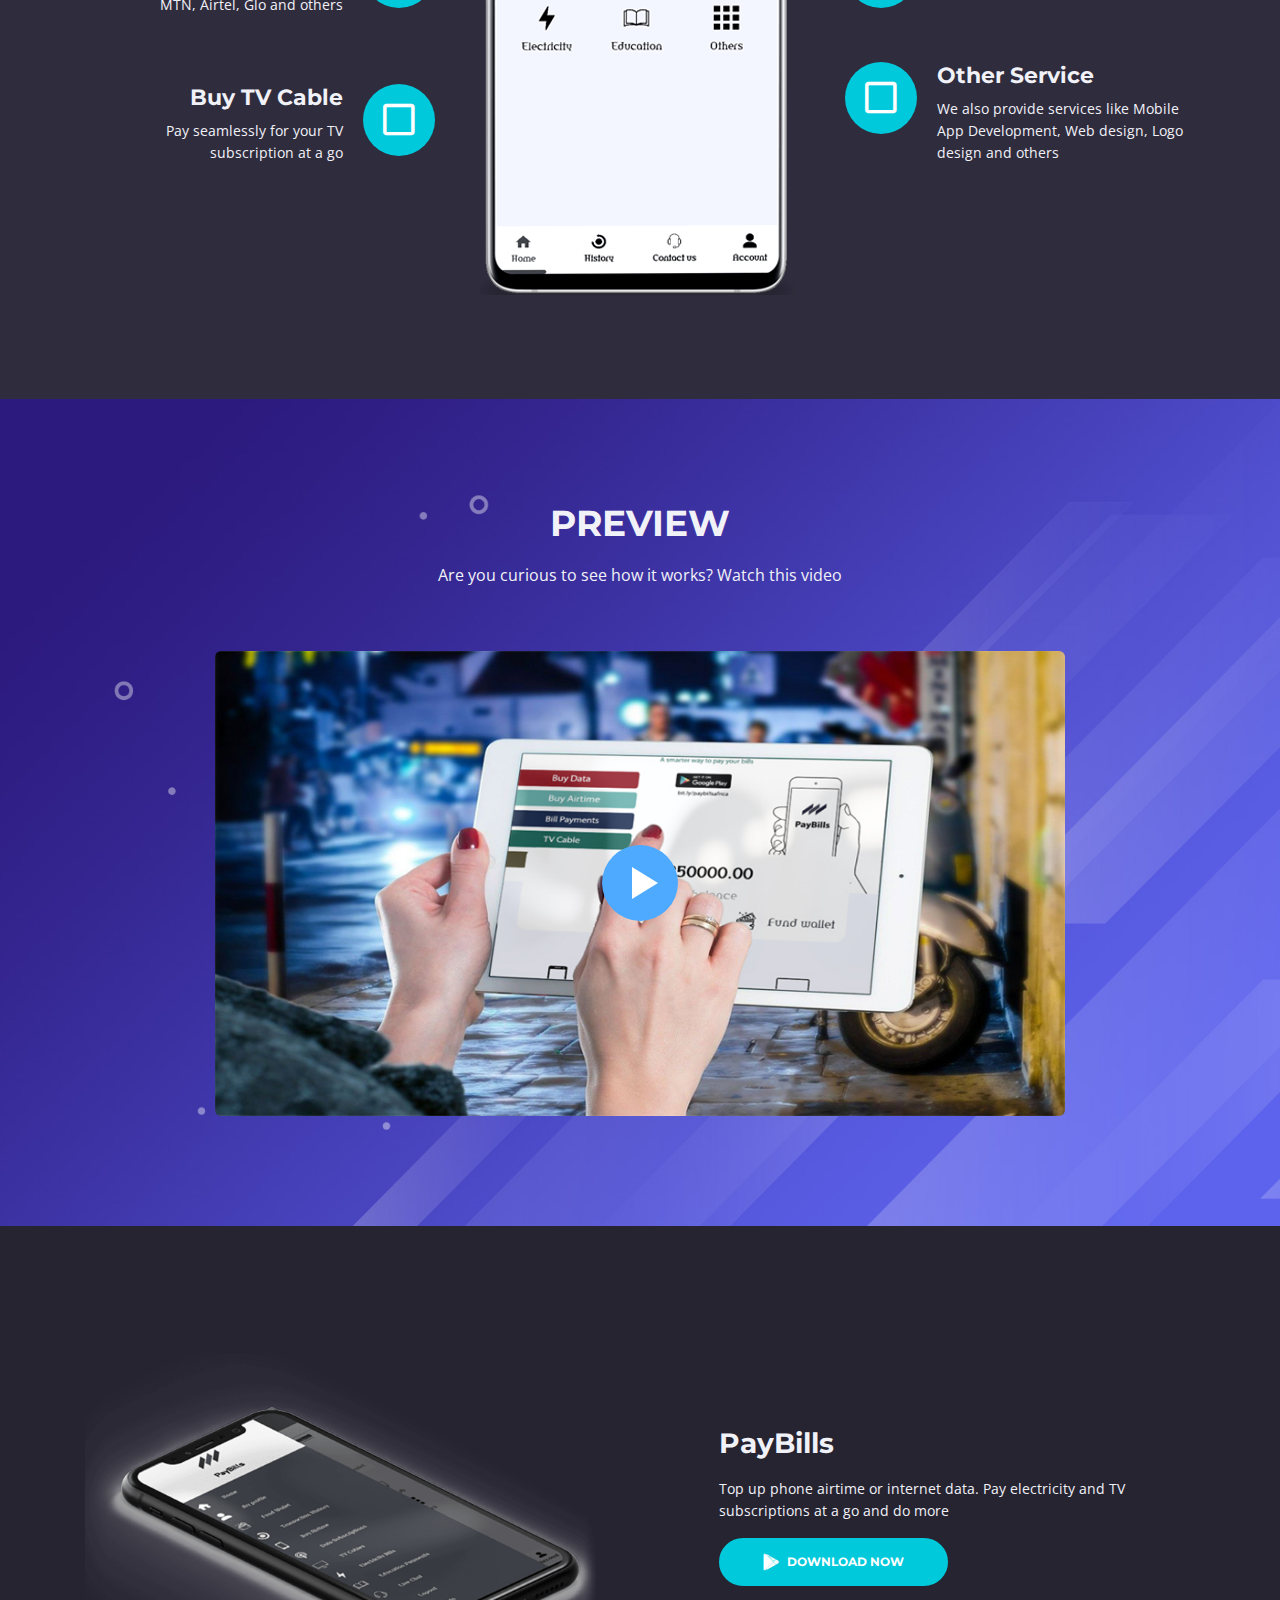
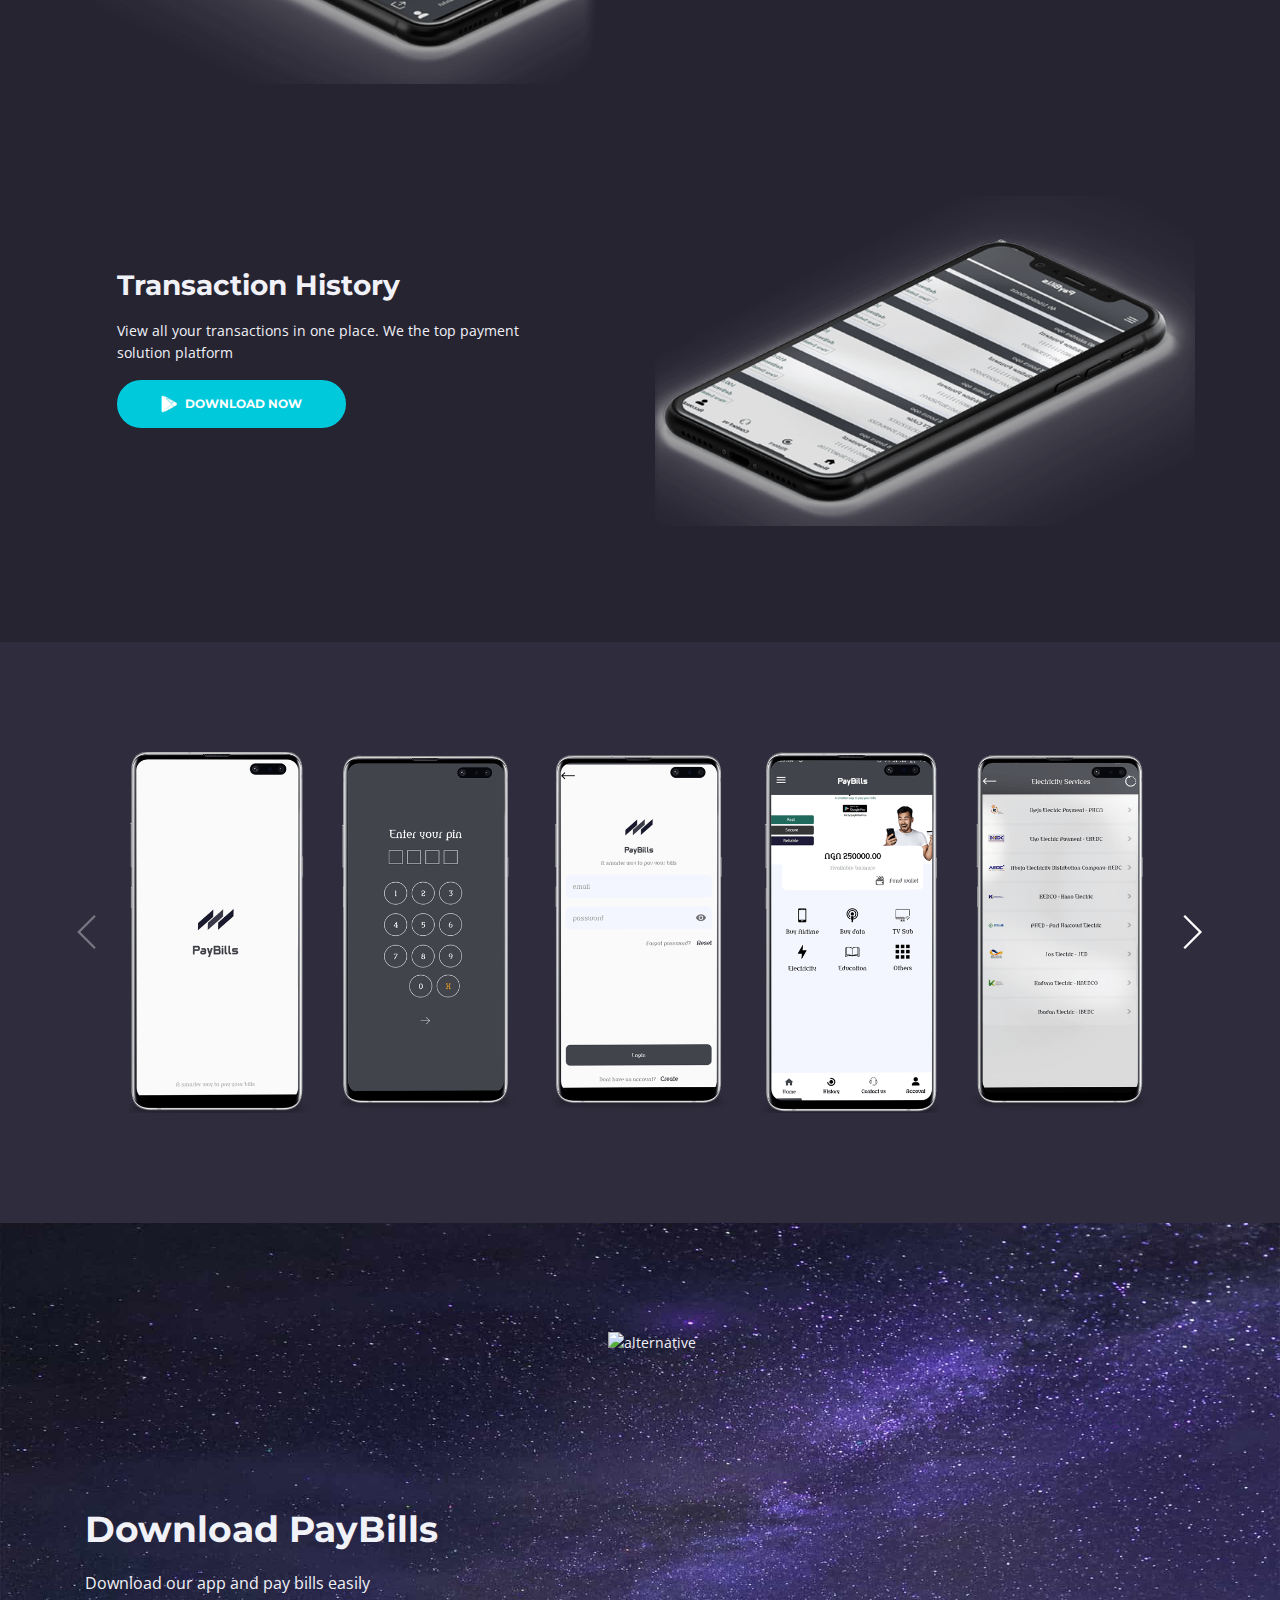
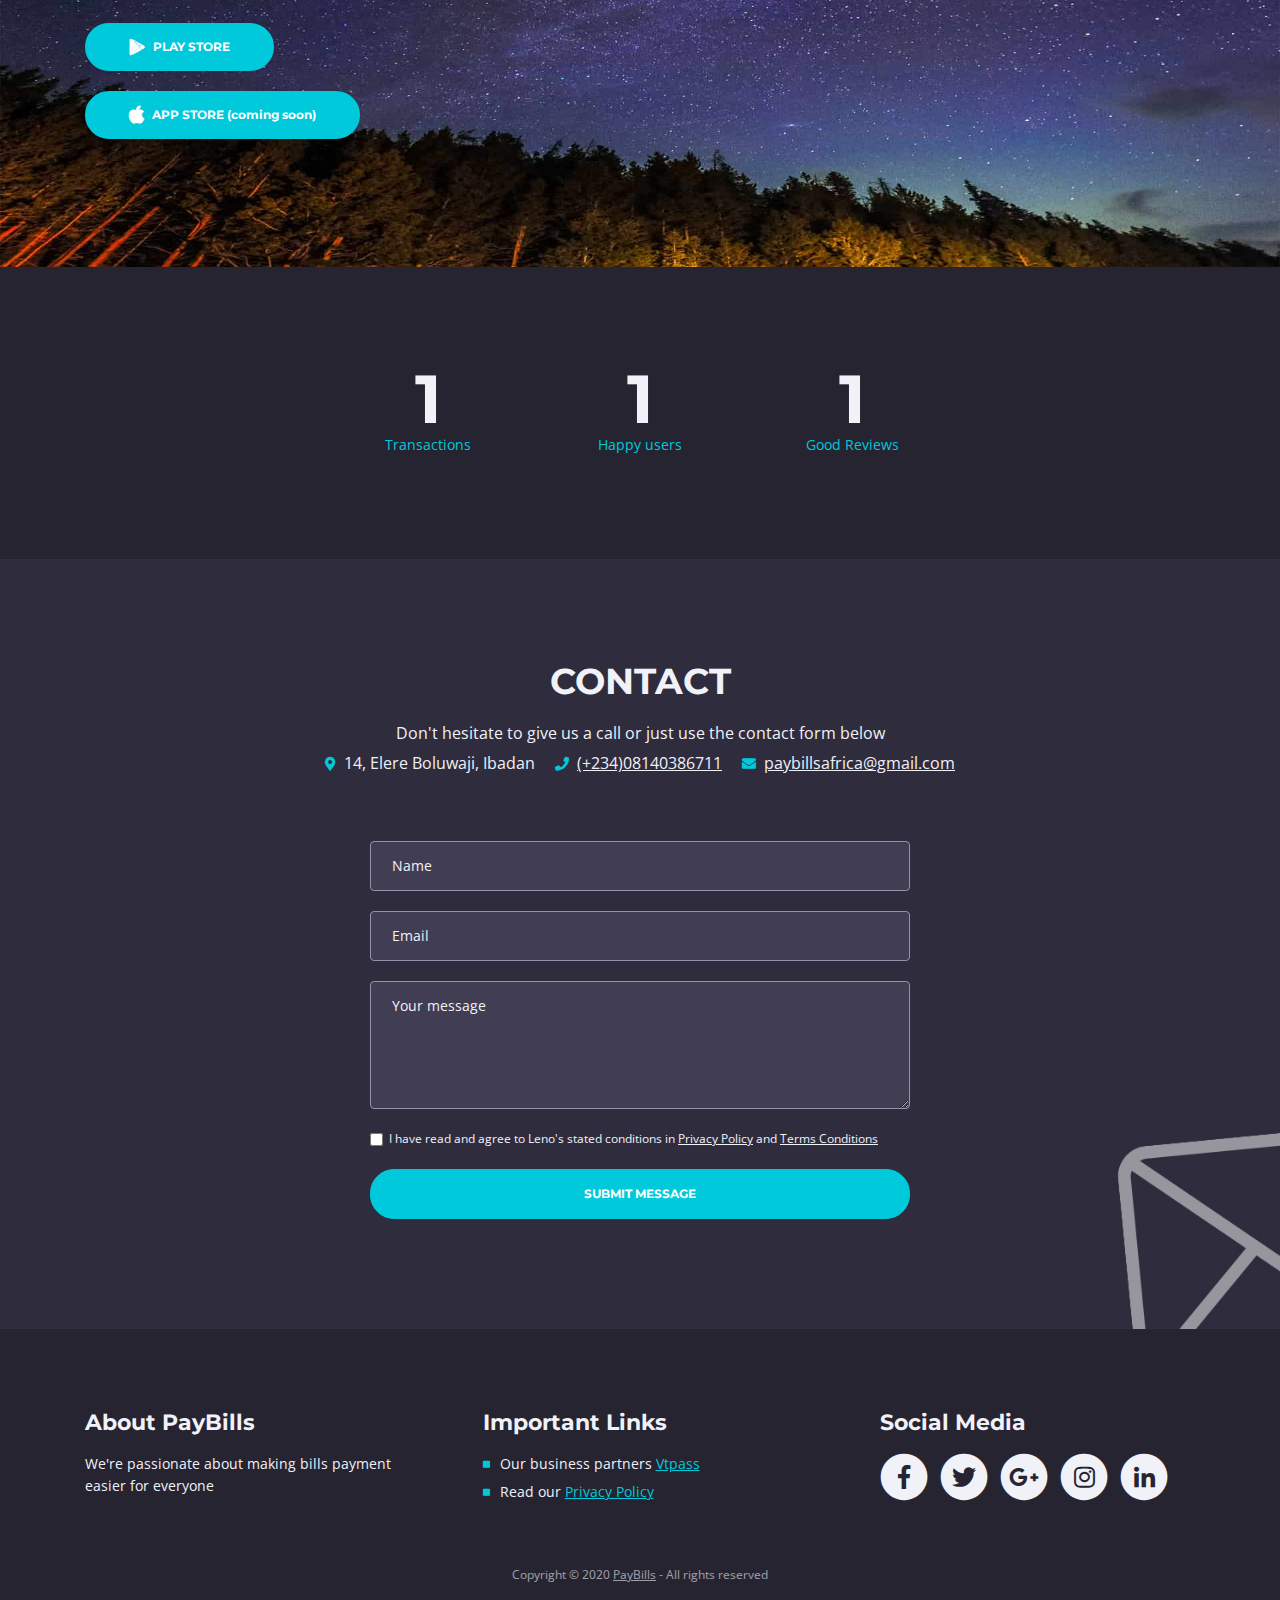
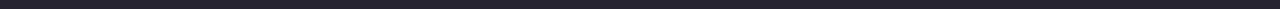
==== commit a1371202: "Update" ====
--- a/index.html
+++ b/index.html
@@ -52,7 +52,7 @@
         <!-- <a class="navbar-brand logo-text page-scroll" href="index.html">Leno</a> -->
 
         <!-- Image Logo -->
-       <a class="btn-solid-lg page-scroll" href="https://play.google.com/store/apps/details?id=com.geodeveloper.paybills"><i class="fab fa-google-play"></i>Download</a>
+       <a class="btn-solid-lg page-scroll" href="https://play.google.com/store/apps/details?id=com.vivegam.paybillsnigeria"><i class="fab fa-google-play"></i>Download</a>
         <!-- Mobile Menu Toggle Button -->
         <button class="navbar-toggler" type="button" data-toggle="collapse" data-target="#navbarsExampleDefault" aria-controls="navbarsExampleDefault" aria-expanded="false" aria-label="Toggle navigation">
             <span class="navbar-toggler-awesome fas fa-bars"></span>
@@ -78,7 +78,7 @@
                     <div class="dropdown-menu" aria-labelledby="navbarDropdown">
                         <a class="dropdown-item" href="faq.html"><span class="item-text">FAQ</span></a>
                         <div class="dropdown-items-divide-hr"></div>
-                        <a class="dropdown-item" href="#"><span class="item-text">PRIVACY POLICY</span></a>
+                        <a class="dropdown-item" href="terms-conditions.html"><span class="item-text">PRIVACY POLICY</span></a>
                     </div>
                 </li>
                 <!-- end of dropdown menu -->
@@ -88,14 +88,14 @@
                 </li>
             </ul>
             <span class="nav-item social-icons">
-                <span class="fa-stack">
+               <!--  <span class="fa-stack">
                     <a href="#your-link">
                         <i class="fas fa-circle fa-stack-2x"></i>
                         <i class="fab fa-facebook-f fa-stack-1x"></i>
                     </a>
-                </span>
+                </span> -->
                 <span class="fa-stack">
-                    <a href="#your-link">
+                    <a href="https://twitter.com/paybillsng">
                         <i class="fas fa-circle fa-stack-2x"></i>
                         <i class="fab fa-twitter fa-stack-1x"></i>
                     </a>
@@ -115,7 +115,7 @@
                         <div class="text-container">
                             <h1>PAYBILLS EASY PAYMENT <br>BUY <span id="js-rotating">AIRTIME, DATA, ELECTRICITY,TV CABLE</span></h1>
                             <p class="p-large">PayBills is one of the best platform to buy Airtime, Data, Electricity and others. Download it today!</p>
-                             <a class="btn-solid-lg page-scroll" href="https://play.google.com/store/apps/details?id=com.geodeveloper.paybills"><i class="fab fa-google-play"></i>PLAY STORE</a>
+                             <a class="btn-solid-lg page-scroll" href="https://play.google.com/store/apps/details?id=com.vivegam.paybillsnigeria"><i class="fab fa-google-play"></i>PLAY STORE</a>
                             <a class="btn-solid-lg page-scroll" href="#your-link"><i class="fab fa-apple"></i>APP STORE (coming soon)</a>
                            
                         </div>
@@ -430,7 +430,7 @@
                         <h3>PayBills</h3>
                         <p>Top up phone airtime or internet data. Pay electricity and TV subscriptions at a go and do more
 						</p>
-                        <a class="btn-solid-lg page-scroll" href="https://play.google.com/store/apps/details?id=com.geodeveloper.paybills"><i class="fab fa-google-play"></i>DOWNLOAD NOW</a>
+                        <a class="btn-solid-lg page-scroll" href="https://play.google.com/store/apps/details?id=com.vivegam.paybillsnigeria"><i class="fab fa-google-play"></i>DOWNLOAD NOW</a>
                     </div> <!-- end of text-container -->
                 </div> <!-- end of col -->
             </div> <!-- end of row -->
@@ -448,7 +448,7 @@
                         <div class="text-container">
                             <h3>Transaction History</h3>
                             <p>View all your transactions in one place. We the top payment solution platform</p>
-                            <a class="btn-solid-lg page-scroll" href="https://play.google.com/store/apps/details?id=com.geodeveloper.paybills"><i class="fab fa-google-play"></i>DOWNLOAD NOW</a>
+                            <a class="btn-solid-lg page-scroll" href="https://play.google.com/store/apps/details?id=com.vivegam.paybillsnigeria"><i class="fab fa-google-play"></i>DOWNLOAD NOW</a>
                         </div> <!-- end of text-container -->
                     </div> <!-- end of col -->
                     <div class="col-lg-6">
@@ -632,7 +632,7 @@
                     <div class="text-container">
                         <h2>Download <span class="blue">PayBills</span></h2>
                         <p class="p-large">Download our app and pay bills easily</p>
-                         <a class="btn-solid-lg" href="https://play.google.com/store/apps/details?id=com.geodeveloper.paybills"><i class="fab fa-google-play"></i>PLAY STORE</a>
+                         <a class="btn-solid-lg" href="https://play.google.com/store/apps/details?id=com.vivegam.paybillsnigeria"><i class="fab fa-google-play"></i>PLAY STORE</a>
                         <a class="btn-solid-lg" href="#your-link"><i class="fab fa-apple"></i>APP STORE (coming soon)</a>
                        
                     </div> <!-- end of text-container -->
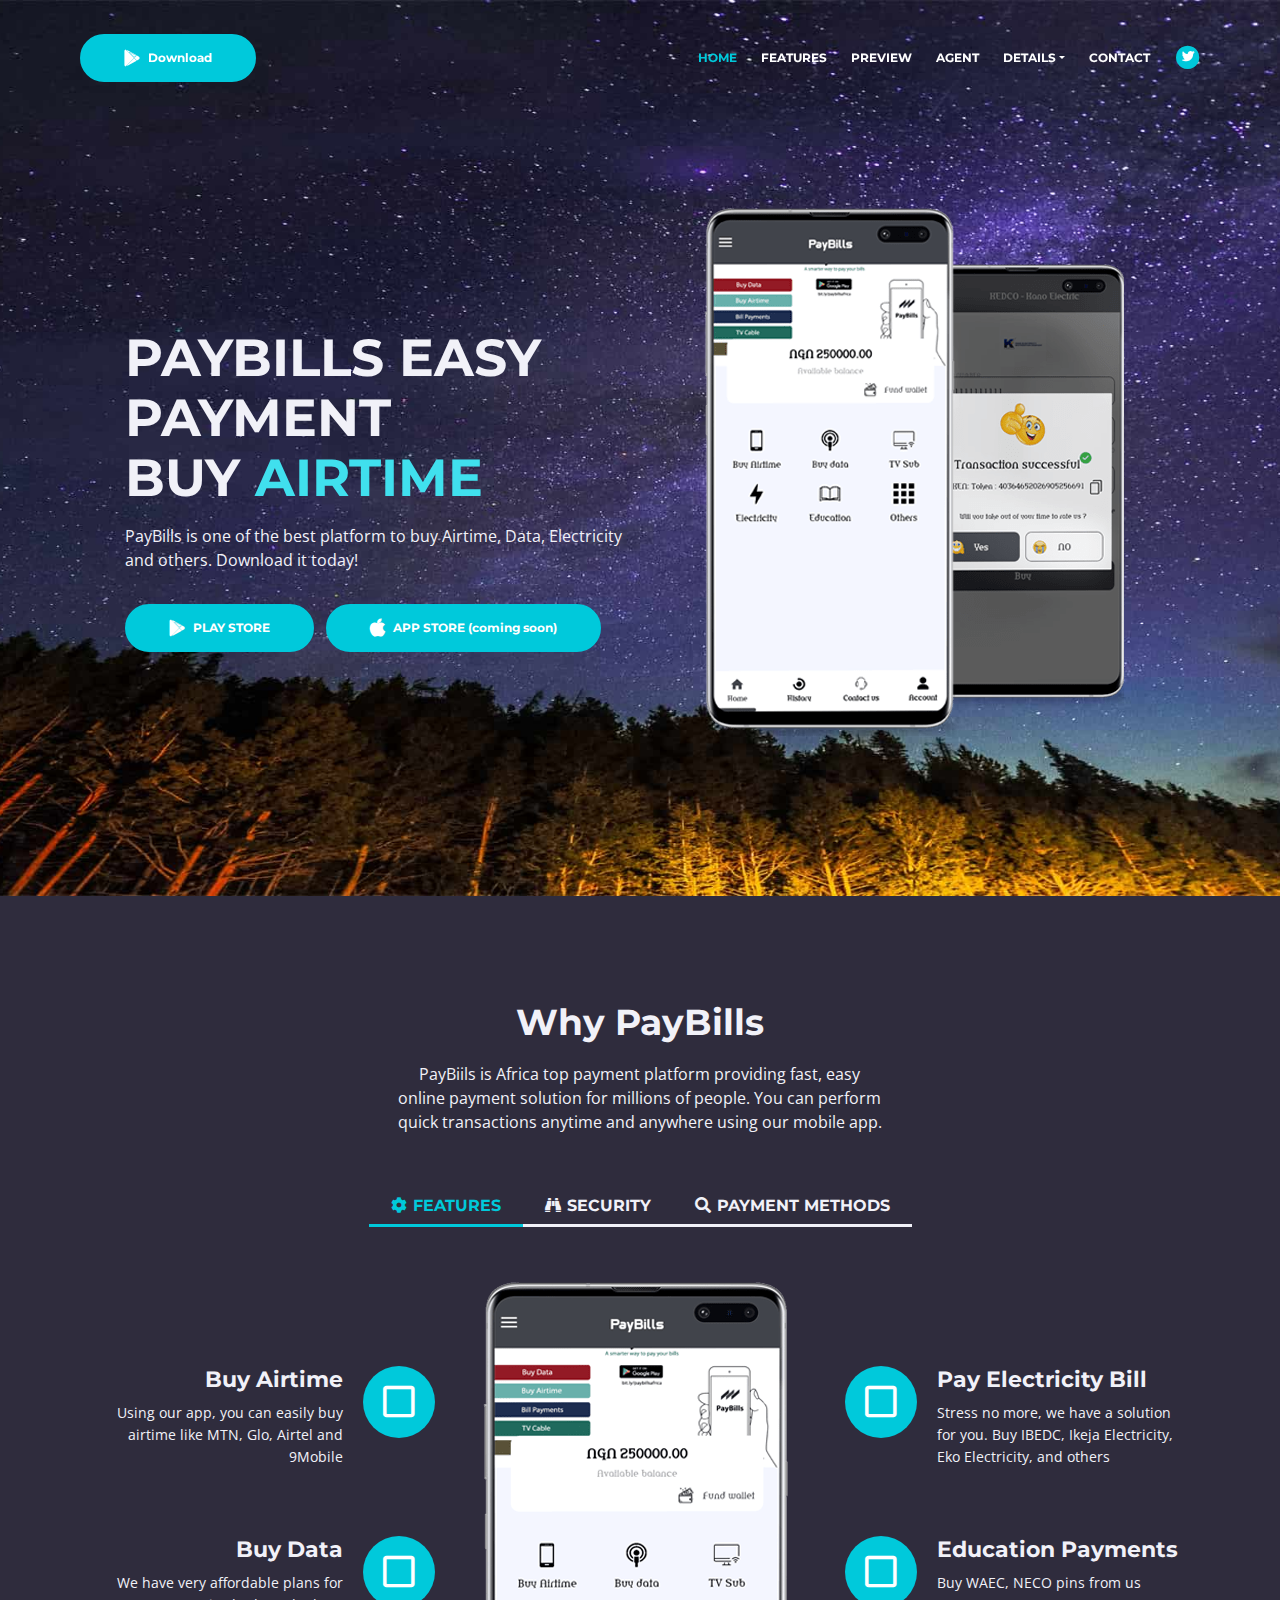
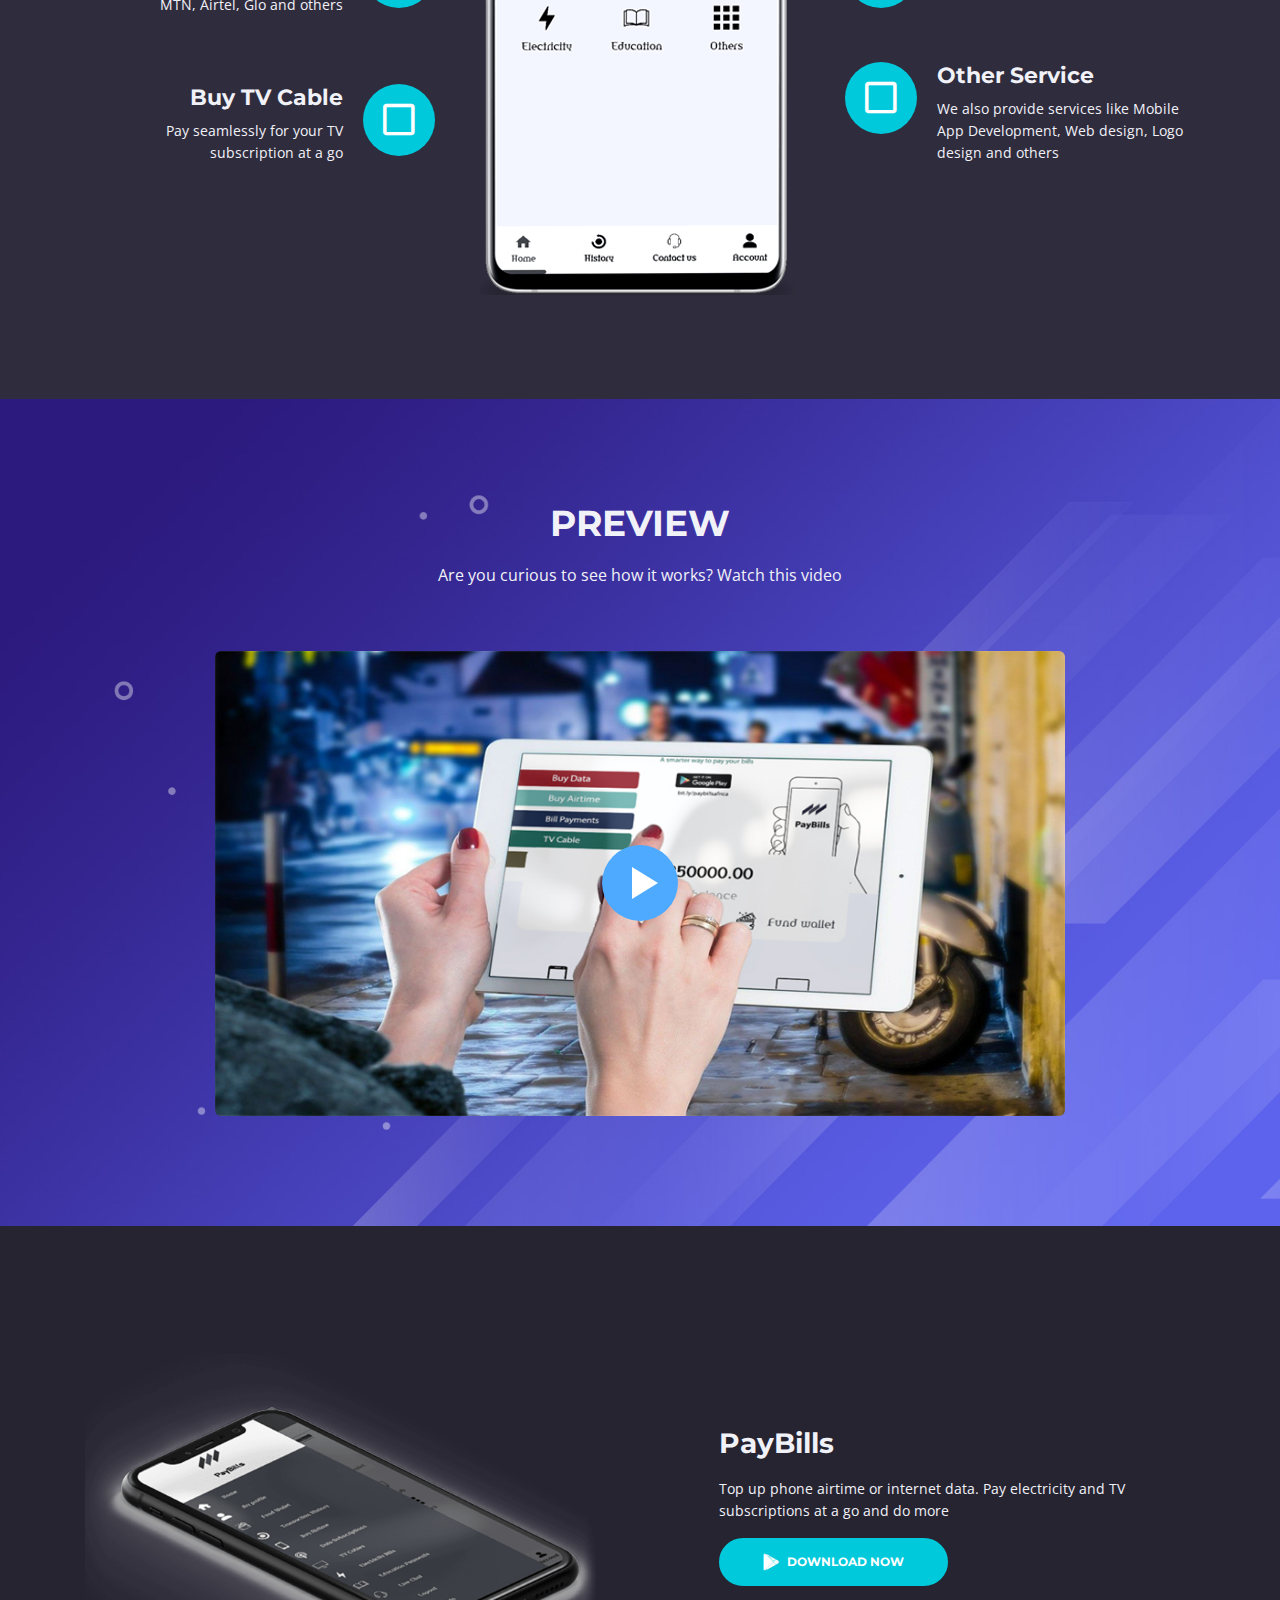
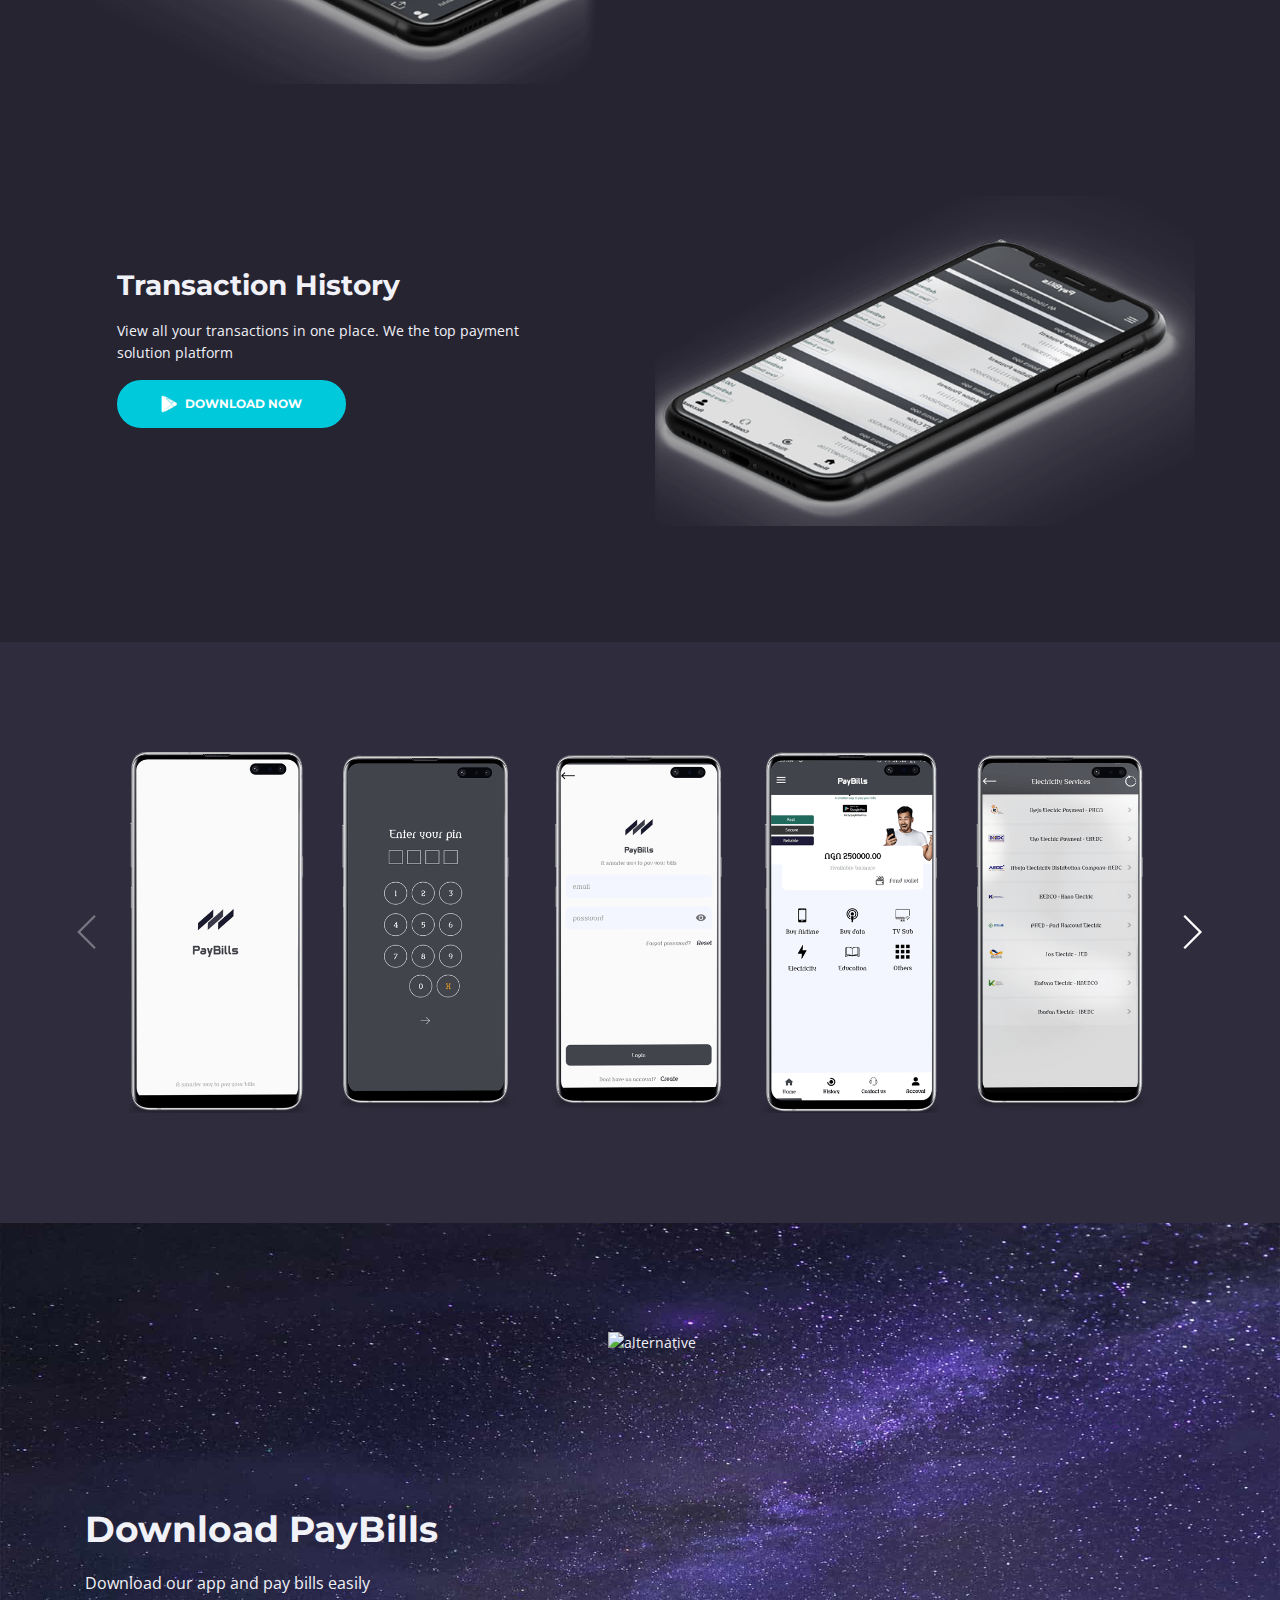
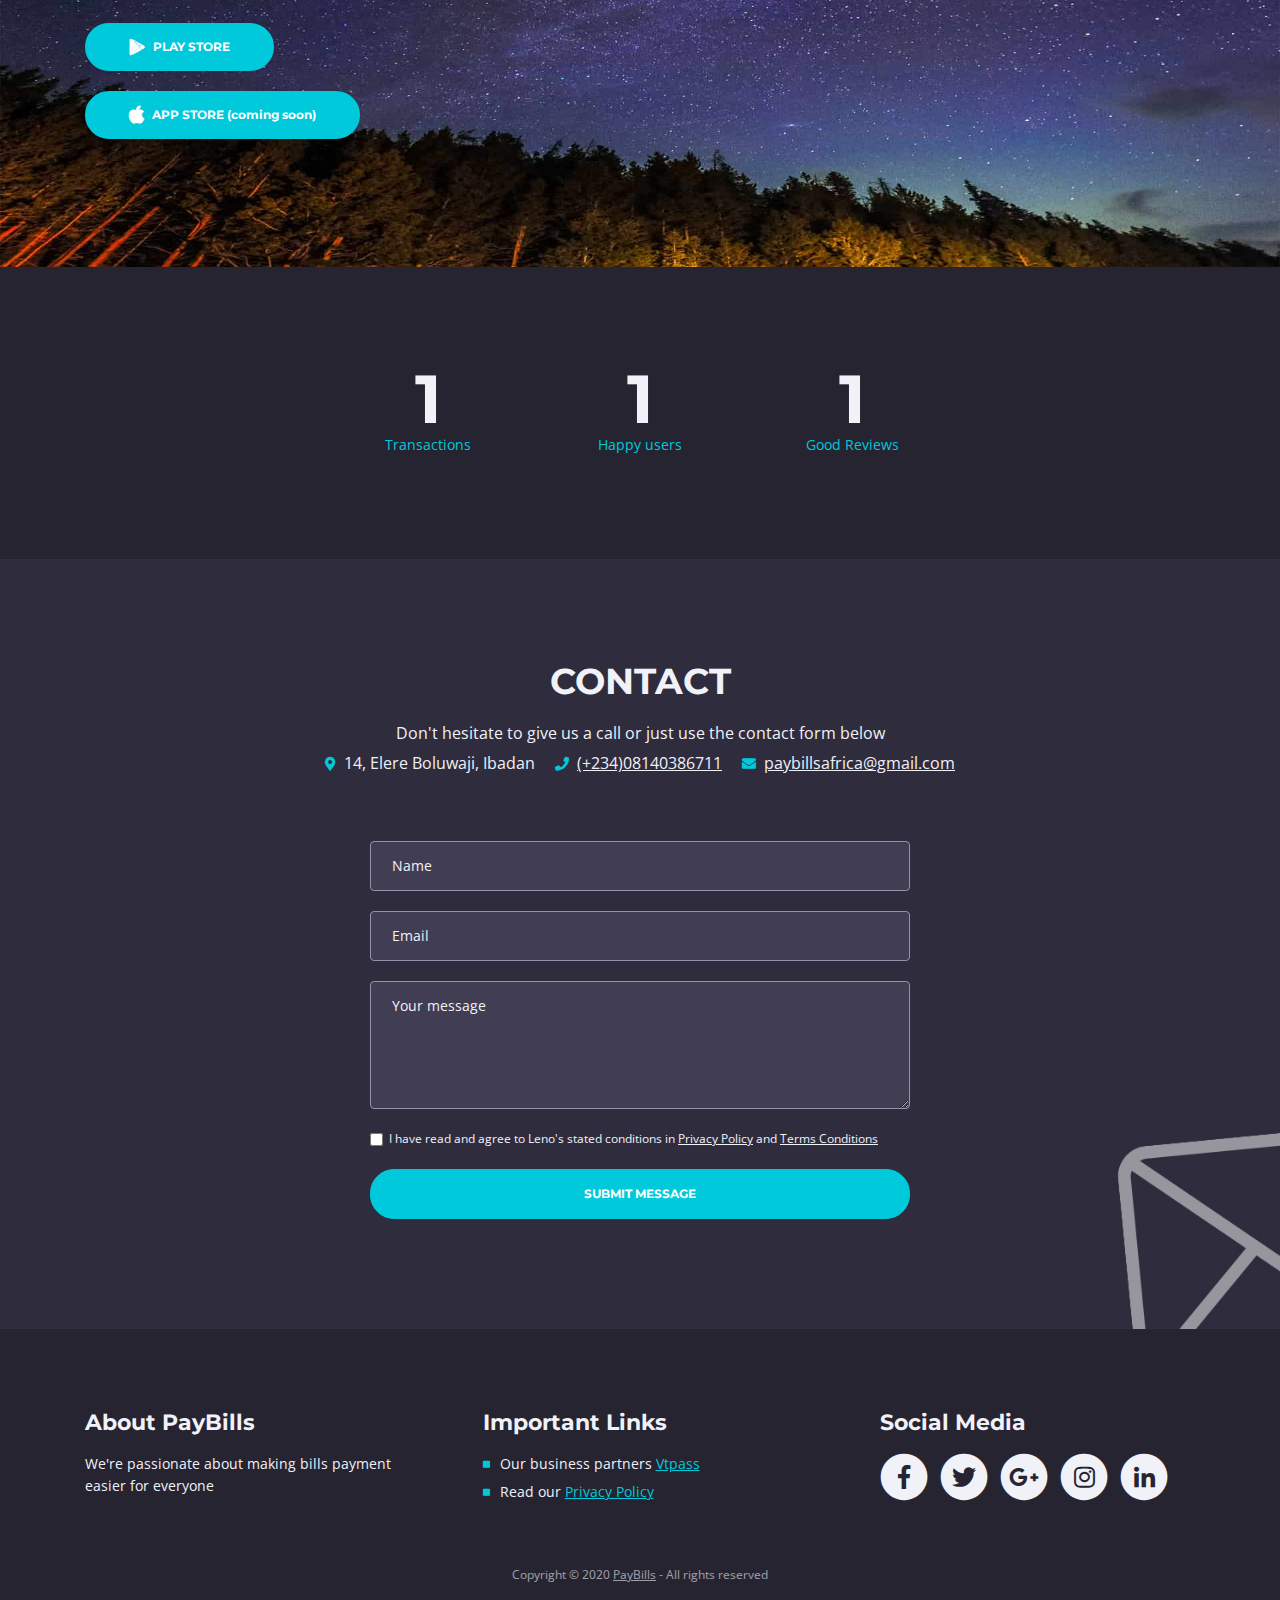
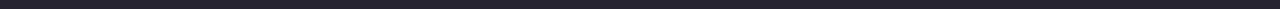
==== commit 8f3b28eb: "Update" ====
--- a/index.html
+++ b/index.html
@@ -70,6 +70,10 @@
                 </li>
                 <li class="nav-item">
                     <a class="nav-link page-scroll" href="#preview">PREVIEW</a>
+                </li>
+
+                <li class="nav-item">
+                    <a class="nav-link page-scroll" href="agents.html">AGENT</a>
                 </li>
 
                 <!-- Dropdown Menu -->          
--- a/css/styles.css
+++ b/css/styles.css
@@ -47,6 +47,22 @@
 	height: 100%;
 }
 
+table {
+  font-family: arial, sans-serif;
+  border-collapse: collapse;
+  width: 100%;
+}
+
+td, th {
+  border: 1px solid #dddddd;
+  text-align: left;
+  padding: 8px;
+}
+
+tr:nth-child(even) {
+ /* background-color: #dddddd;*/
+}
+
 body, p {
 	color: #f1f1f8; 
 	font: 400 0.875rem/1.375rem "Open Sans", sans-serif;
